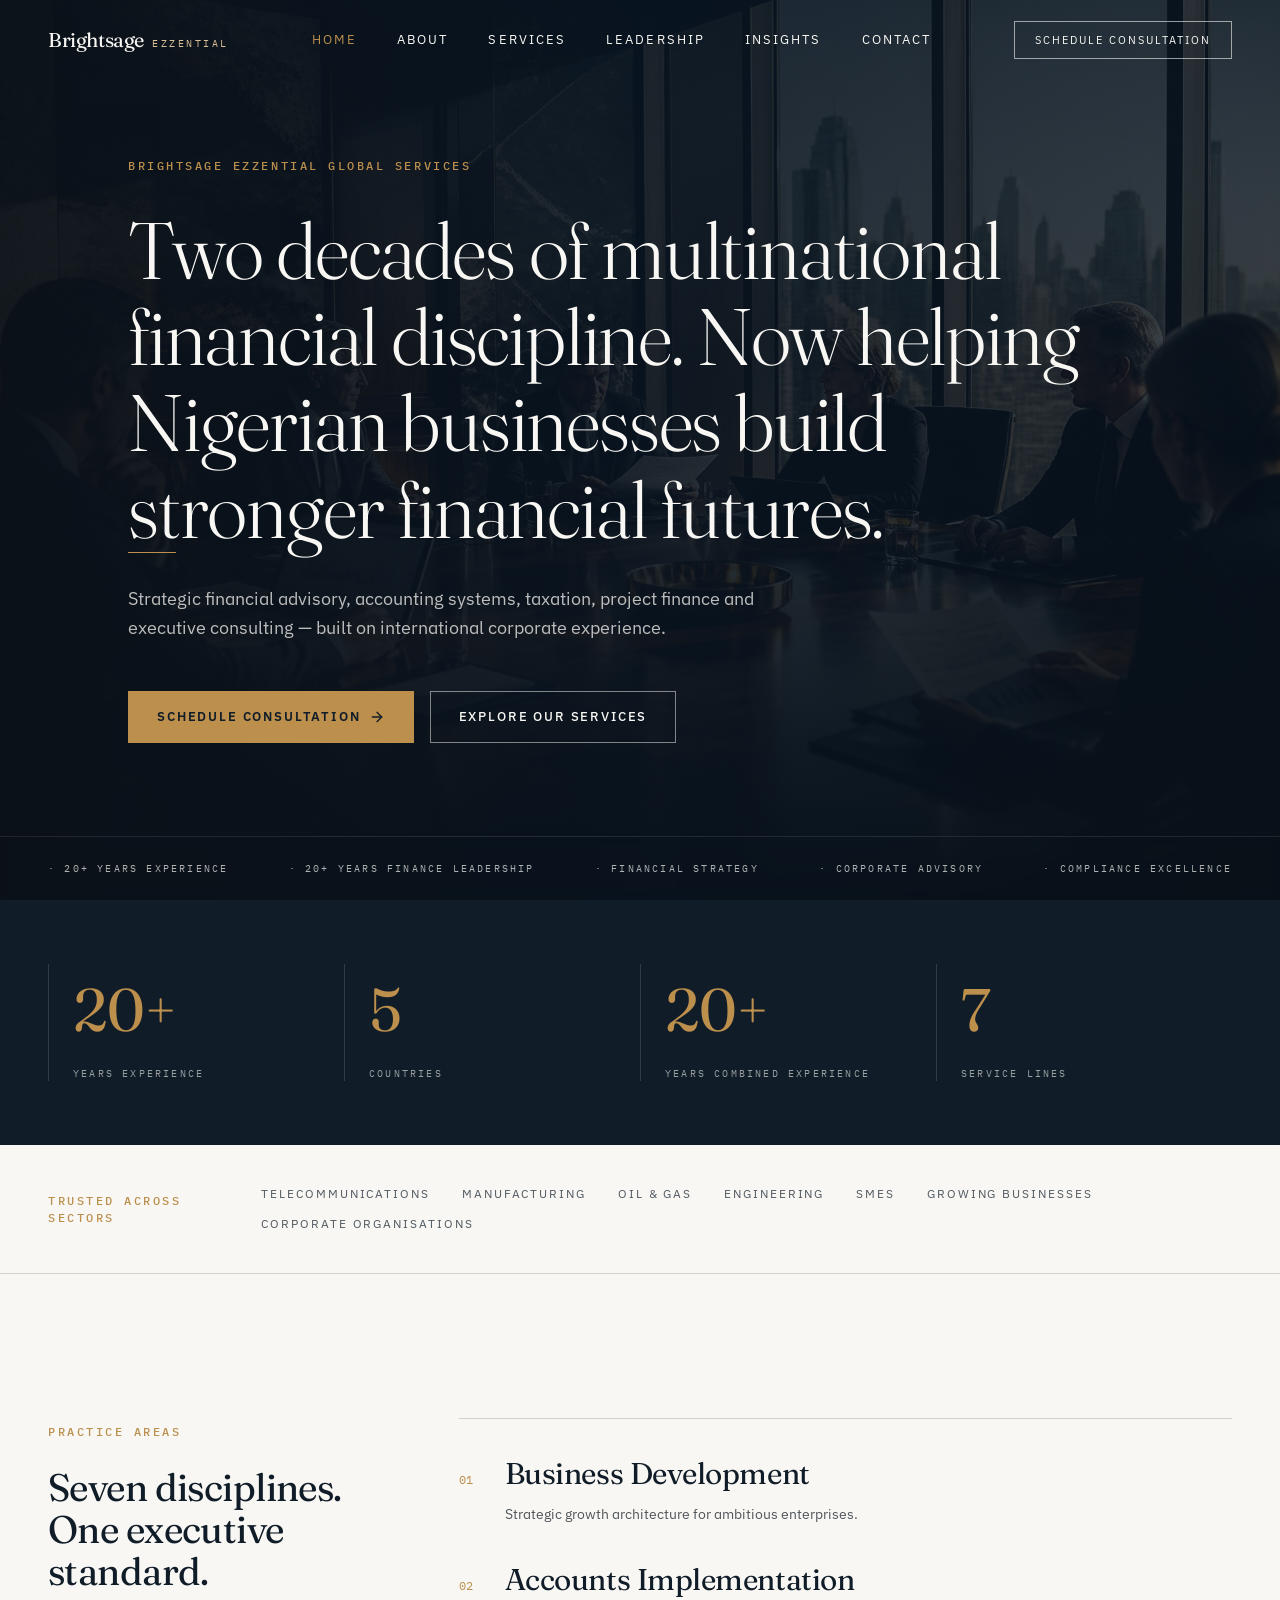
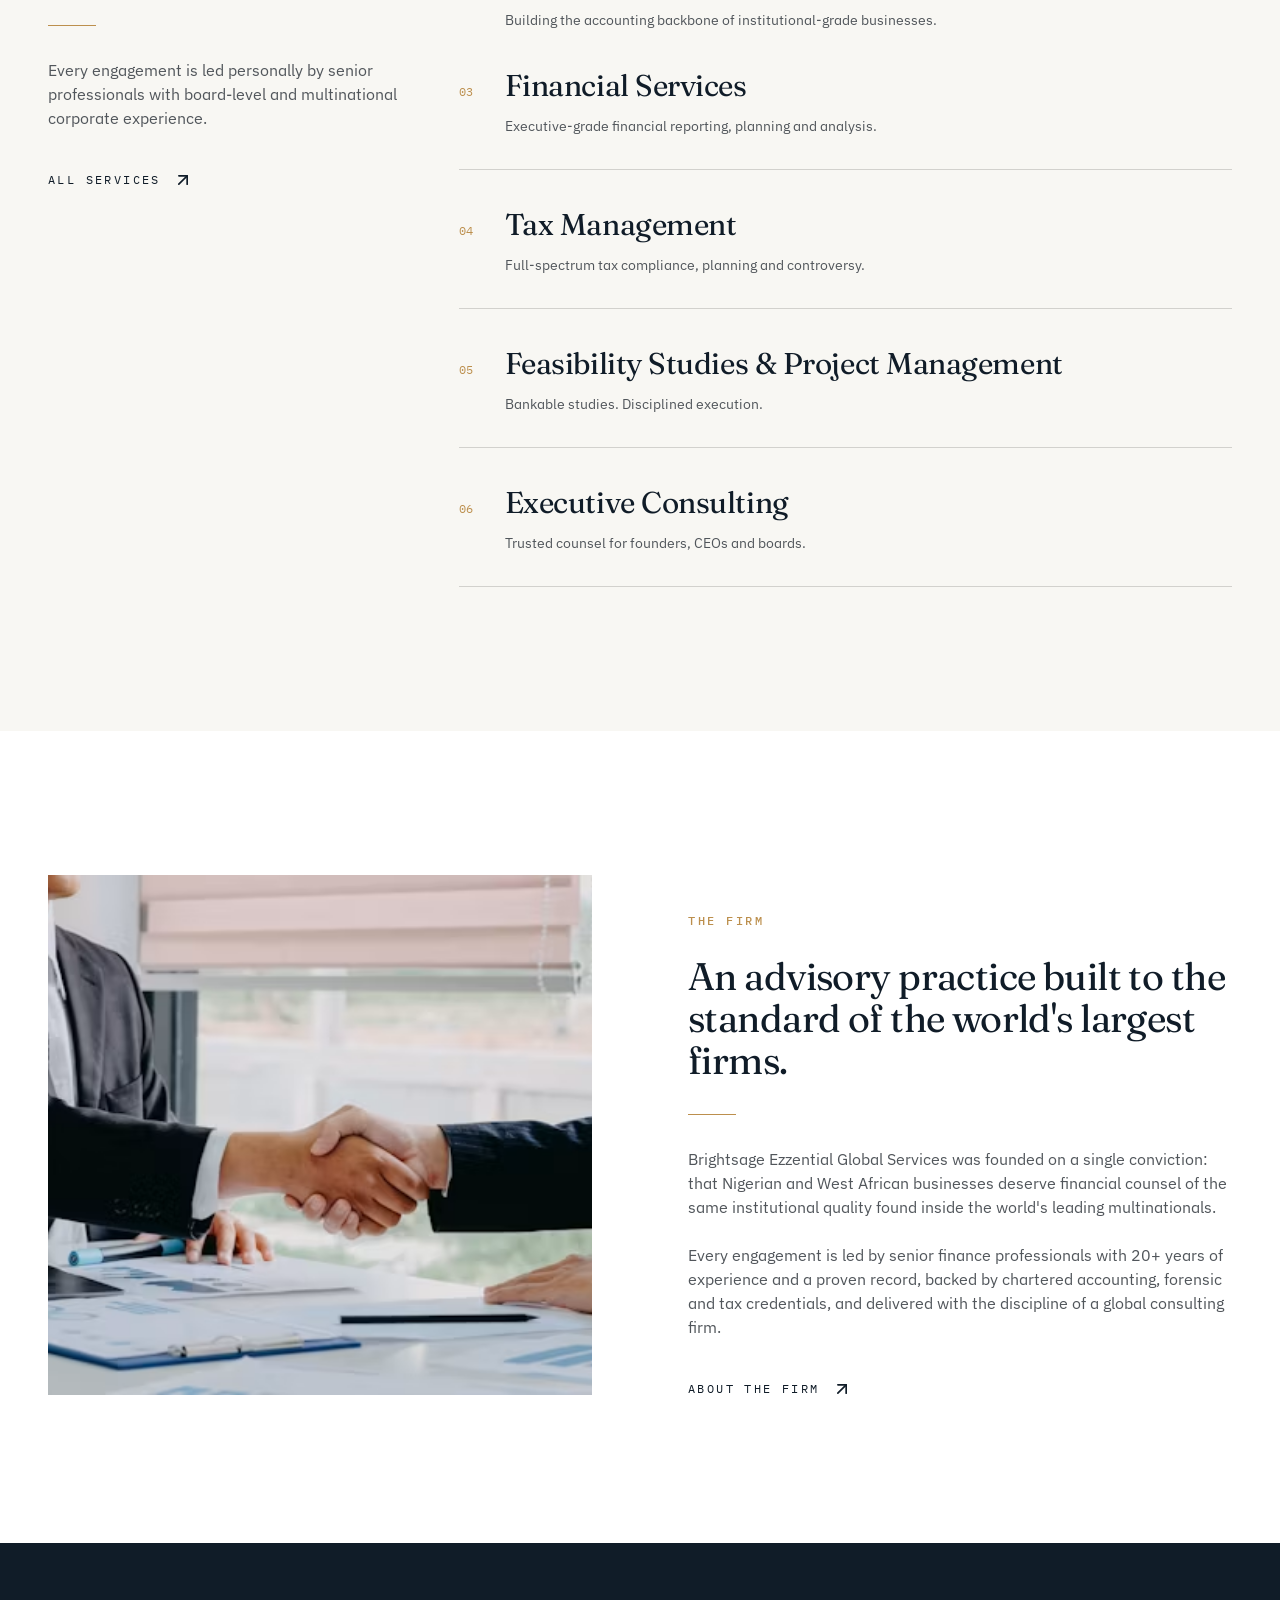
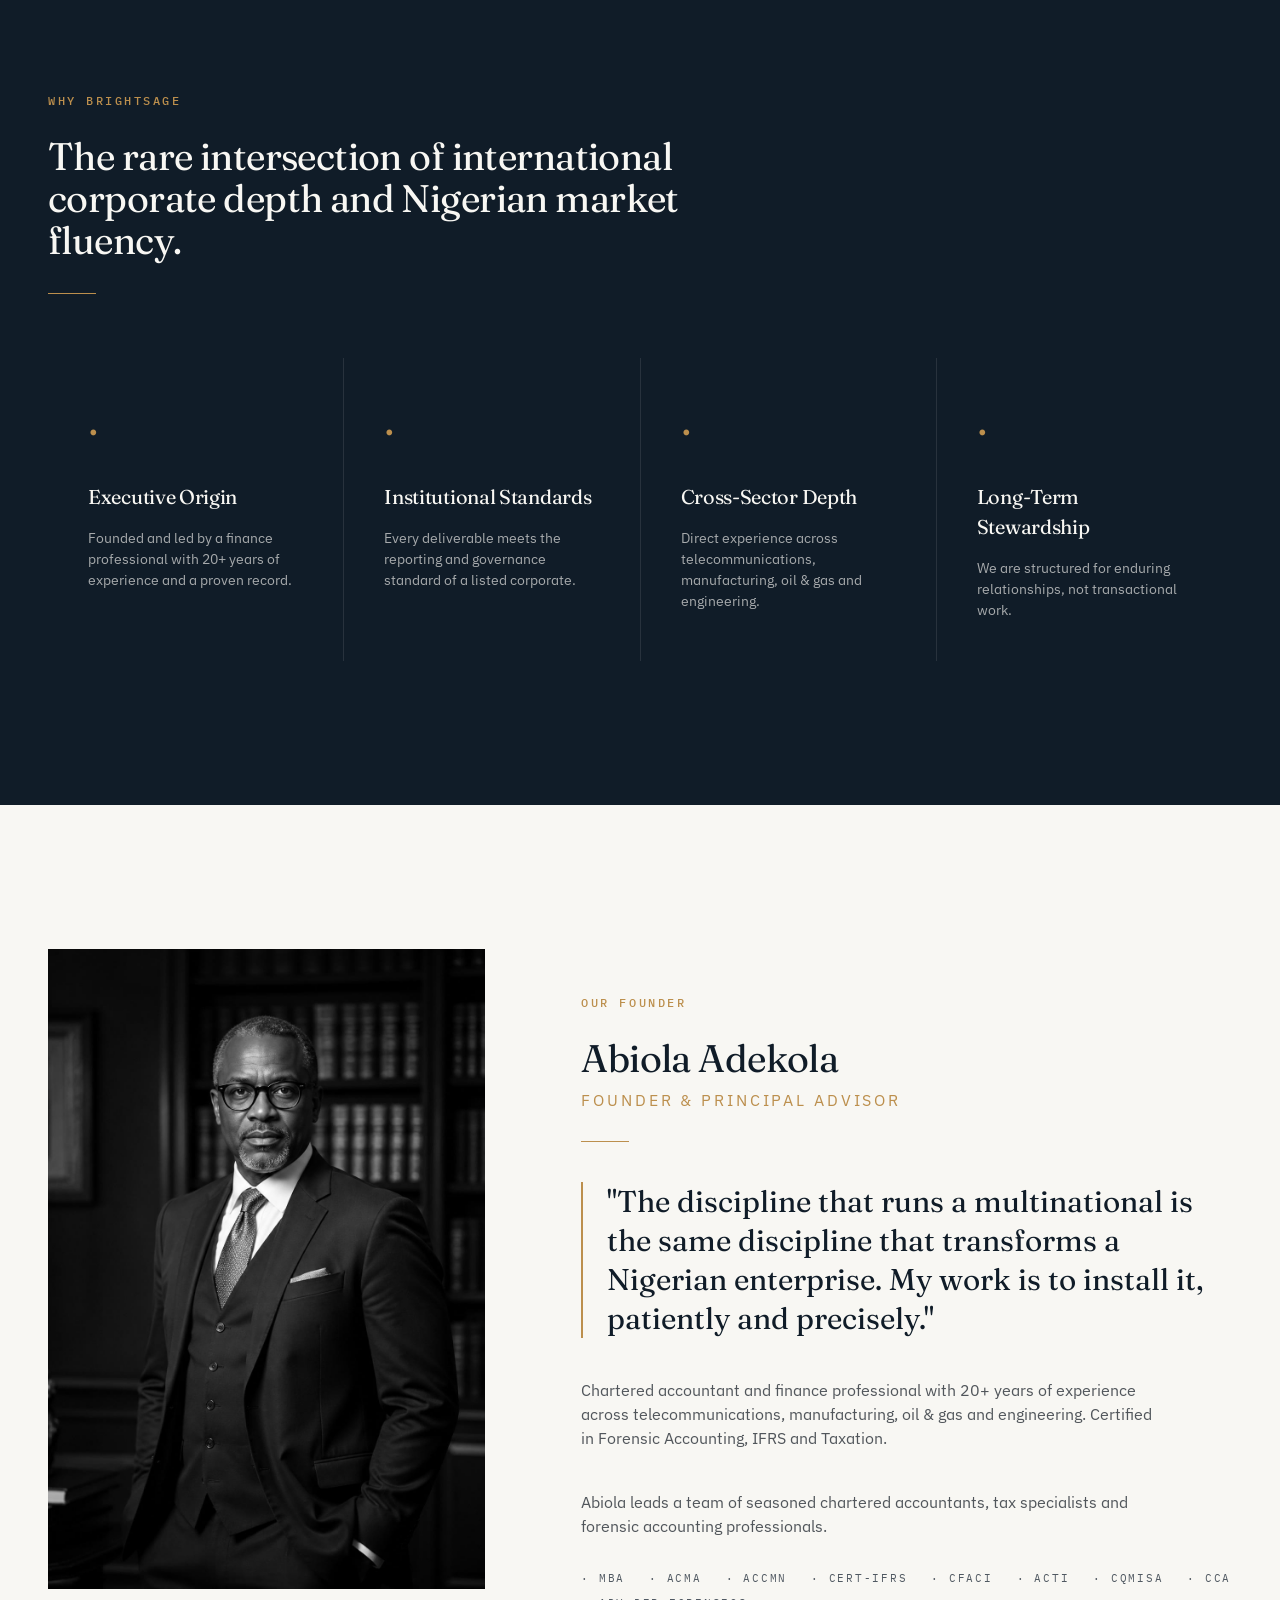
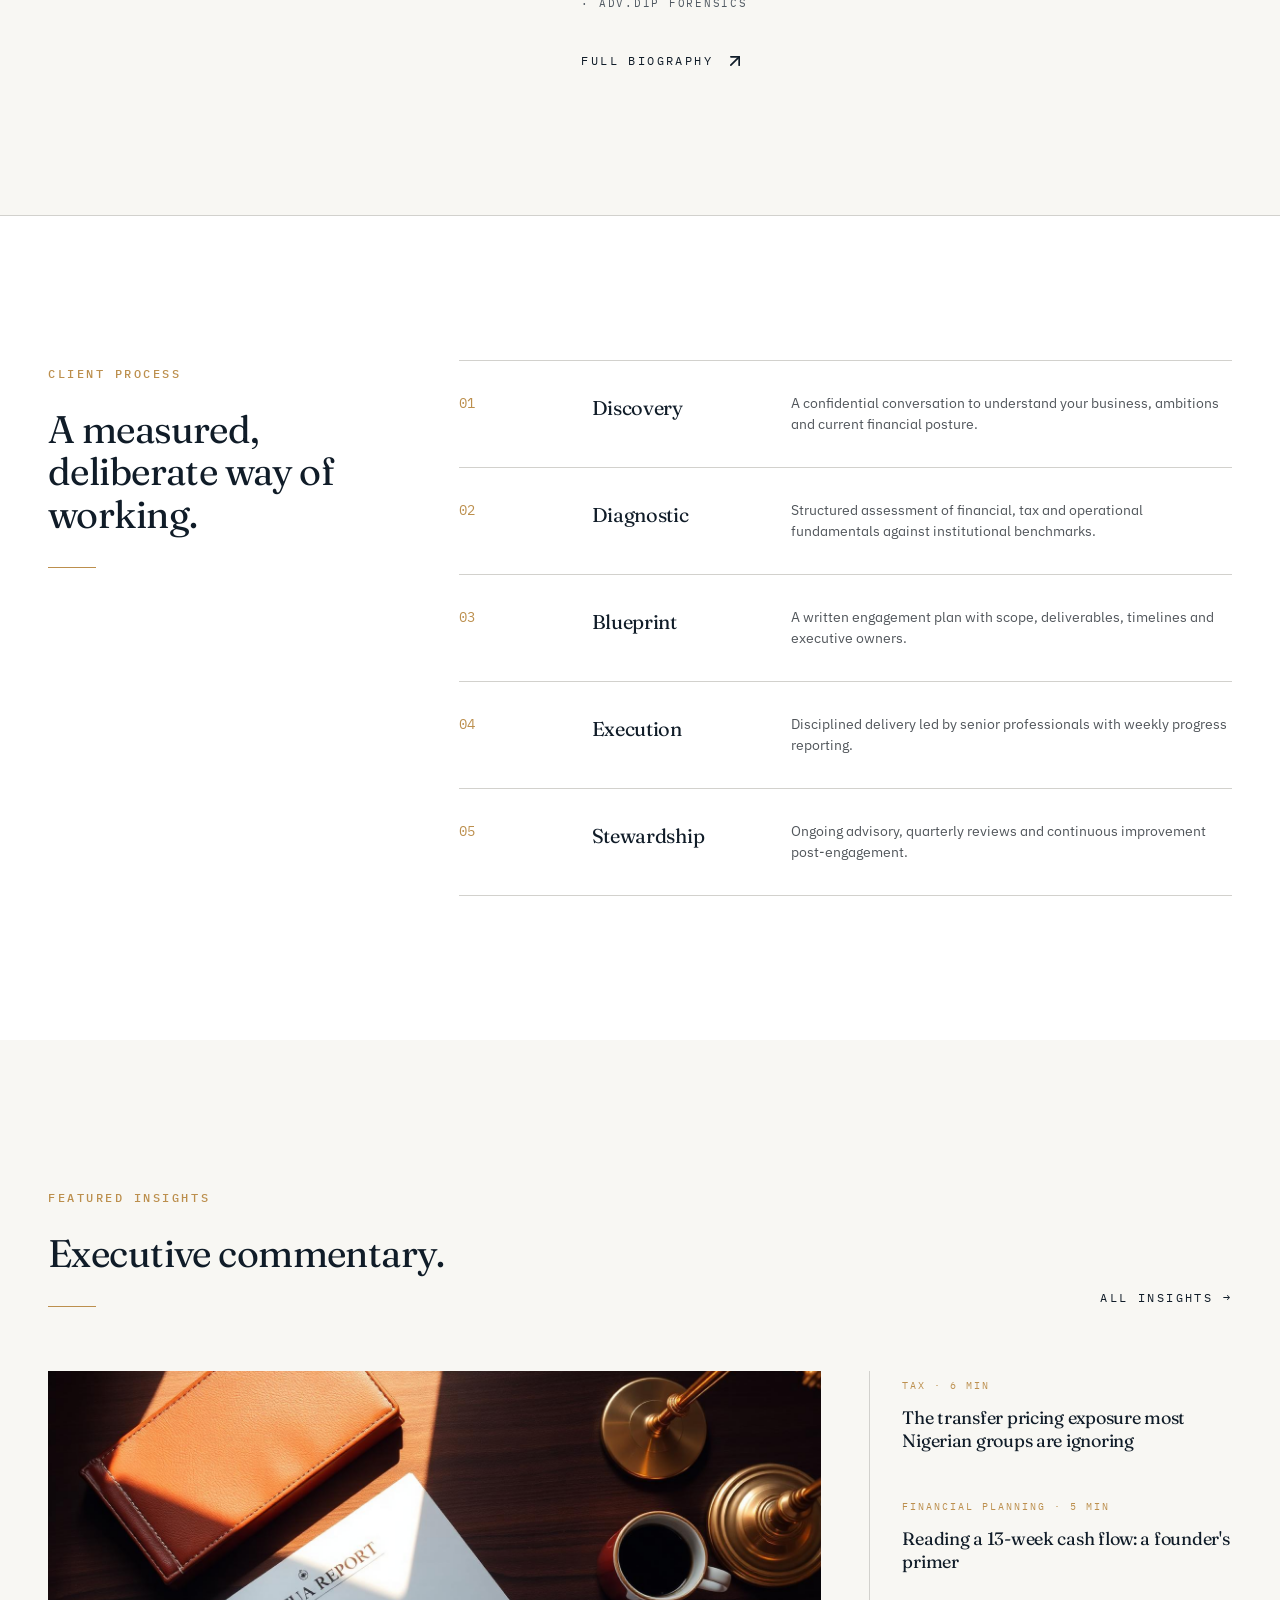
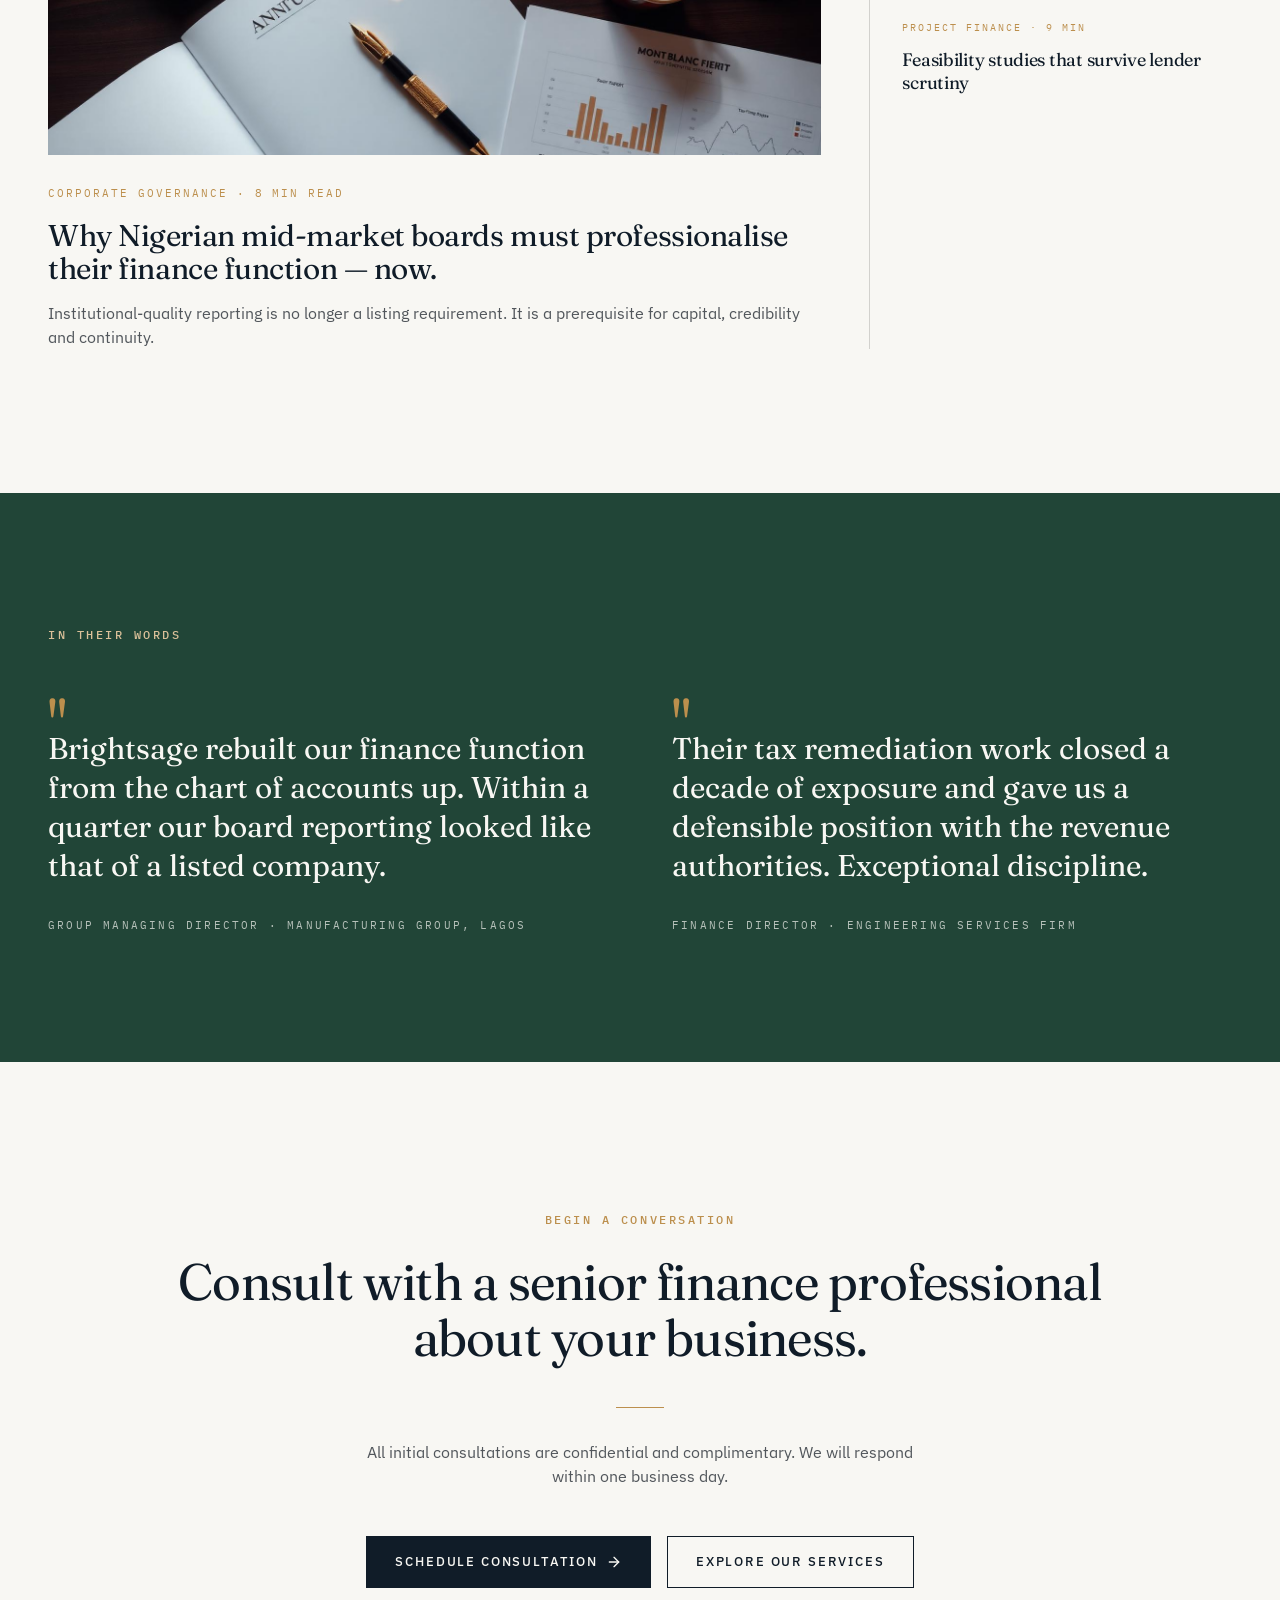
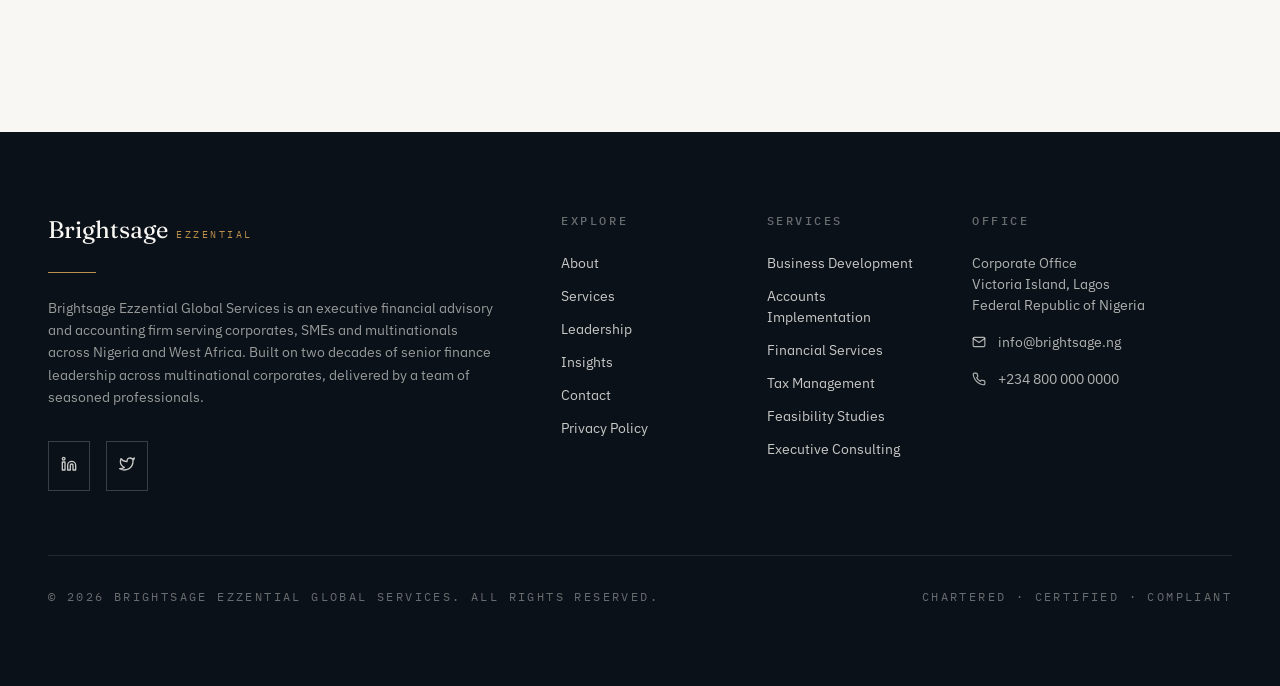
==== index.html @ 55565f83 "new edits: removal of overlaying svg and change in context from former cfo to finance professional w" ====
<!DOCTYPE html>
<html lang="en">
<head>
  <meta charset="utf-8">
  <meta name="viewport" content="width=device-width,initial-scale=1">
  <title>Brightsage Ezzential Global Services — Executive Financial Advisory in Nigeria</title>
  <meta name="description" content="Two decades of multinational financial discipline. Executive financial advisory, accounting, taxation and project finance for Nigerian and international businesses.">
  <link rel="icon" href="favicon.ico" type="image/x-icon">
  <link rel="stylesheet" href="css/index.css">
</head>
<body class="bg-ivory">
  <!-- ===== NAV ===== -->
  <header class="site-nav transparent" id="nav">
    <div class="site-nav-inner">
      <a href="index.html" class="brand">
        <span class="brand-name text-ivory" id="brandName">Brightsage</span>
        <span class="brand-sub text-gold-soft" id="brandSub">Ezzential</span>
      </a>
      <nav class="nav-links">
        <a href="index.html" class="text-ivory active">Home</a>
        <a href="about.html" class="text-ivory">About</a>
        <a href="services.html" class="text-ivory">Services</a>
        <a href="leadership.html" class="text-ivory">Leadership</a>
        <a href="insights.html" class="text-ivory">Insights</a>
        <a href="contact.html" class="text-ivory">Contact</a>
      </nav>
      <div class="nav-cta">
        <a href="contact.html" class="transparent" id="navCta">Schedule Consultation</a>
      </div>
      <button class="nav-toggle text-ivory" id="navToggle" aria-label="Toggle menu">
        <svg width="22" height="22" viewBox="0 0 24 24" fill="none" stroke="currentColor" stroke-width="2" stroke-linecap="round" stroke-linejoin="round" id="menuIcon"><line x1="3" y1="6" x2="21" y2="6"/><line x1="3" y1="12" x2="21" y2="12"/><line x1="3" y1="18" x2="21" y2="18"/></svg>
      </button>
    </div>
    <div class="mobile-menu" id="mobileMenu">
      <nav>
        <a href="index.html">Home</a>
        <a href="about.html">About</a>
        <a href="services.html">Services</a>
        <a href="leadership.html">Leadership</a>
        <a href="insights.html">Insights</a>
        <a href="contact.html">Contact</a>
        <a href="contact.html" class="btn-primary">Schedule Consultation</a>
      </nav>
    </div>
  </header>

  <!-- ===== HERO ===== -->
  <section class="hero">
    <img src="assets/hero-boardroom.jpg" alt="Senior executives reviewing financial reports in a boardroom" class="hero-img" fetchpriority="high">
    <div class="hero-overlay-1"></div>
    <div class="hero-overlay-2"></div>
    <div class="hero-inner">
      <div class="hero-content">
        <span class="eyebrow fade-up">Brightsage Ezzential Global Services</span>
        <h1 class="fade-up" style="animation-delay:120ms">Two decades of multinational financial discipline. Now helping Nigerian businesses build stronger financial futures.</h1>
        <span class="gold-rule fade-up" style="animation-delay:260ms"></span>
        <p class="hero-intro fade-up" style="animation-delay:340ms">Strategic financial advisory, accounting systems, taxation, project finance and executive consulting — built on international corporate experience.</p>
        <div class="hero-cta fade-up" style="animation-delay:420ms">
          <a href="contact.html" class="btn-gold">Schedule Consultation
            <svg class="icon-arrow-right" viewBox="0 0 24 24" fill="none" stroke="currentColor" stroke-width="2" stroke-linecap="round" stroke-linejoin="round"><line x1="5" y1="12" x2="19" y2="12"/><polyline points="12 5 19 12 12 19"/></svg>
          </a>
          <a href="services.html" class="btn-outline">Explore Our Services</a>
        </div>
      </div>
      <div class="hero-trust">
        <div class="hero-trust-inner">
          <span class="hero-trust-badge">· 20+ Years Experience</span>
          <span class="hero-trust-badge">· 20+ Years Finance Leadership</span>
          <span class="hero-trust-badge">· Financial Strategy</span>
          <span class="hero-trust-badge">· Corporate Advisory</span>
          <span class="hero-trust-badge">· Compliance Excellence</span>
        </div>
      </div>
    </div>
  </section>

  <!-- ===== STATS STRIP ===== -->
  <section class="stats">
    <div class="stats-inner">
      <div class="stat"><div class="stat-value">20+</div><div class="stat-label">Years Experience</div></div>
      <div class="stat"><div class="stat-value">5</div><div class="stat-label">Countries</div></div>
      <div class="stat"><div class="stat-value">20+</div><div class="stat-label">Years combined experience</div></div>
      <div class="stat"><div class="stat-value">7</div><div class="stat-label">Service Lines</div></div>
    </div>
  </section>

  <!-- ===== INDUSTRIES BAR ===== -->
  <section class="industries-bar">
    <div class="industries-bar-inner">
      <span class="eyebrow">Trusted across sectors</span>
      <div class="industries-list">
        <span>Telecommunications</span>
        <span>Manufacturing</span>
        <span>Oil & Gas</span>
        <span>Engineering</span>
        <span>SMEs</span>
        <span>Growing Businesses</span>
        <span>Corporate Organisations</span>
      </div>
    </div>
  </section>

  <!-- ===== SERVICES PREVIEW ===== -->
  <section class="services-preview">
    <div class="services-preview-inner">
      <div class="services-preview-grid">
        <div class="services-preview-left">
          <span class="eyebrow">Practice areas</span>
          <h2>Seven disciplines. One executive standard.</h2>
          <span class="gold-rule" style="margin-top:2rem"></span>
          <p>Every engagement is led personally by senior professionals with board-level and multinational corporate experience.</p>
          <a href="services.html" class="services-preview-link link-underline">All services
            <svg class="icon-arrow-up-right" viewBox="0 0 24 24" fill="none" stroke="currentColor" stroke-width="2" stroke-linecap="round" stroke-linejoin="round"><line x1="7" y1="17" x2="17" y2="7"/><polyline points="7 7 17 7 17 17"/></svg>
          </a>
        </div>
        <div class="services-preview-right">
          <ul class="services-list">
            <li><a href="services/business-development.html" class="service-link">
              <div class="service-item-left">
                <span class="service-number">01</span>
                <div>
                  <h3 class="service-title">Business Development</h3>
                  <p class="service-tagline">Strategic growth architecture for ambitious enterprises.</p>
                </div>
              </div>
            </a></li>
              <div class="service-item-left">
                <span class="service-number">02</span>
                <div>
                  <h3 class="service-title">Accounts Implementation</h3>
                  <p class="service-tagline">Building the accounting backbone of institutional-grade businesses.</p>
                </div>
              </div>

            </a></li>
            <li><a href="services/financial-services.html" class="service-link">
              <div class="service-item-left">
                <span class="service-number">03</span>
                <div>
                  <h3 class="service-title">Financial Services</h3>
                  <p class="service-tagline">Executive-grade financial reporting, planning and analysis.</p>
                </div>
              </div>

            </a></li>
            <li><a href="services/tax-management.html" class="service-link">
              <div class="service-item-left">
                <span class="service-number">04</span>
                <div>
                  <h3 class="service-title">Tax Management</h3>
                  <p class="service-tagline">Full-spectrum tax compliance, planning and controversy.</p>
                </div>
              </div>

            </a></li>
            <li><a href="services/feasibility-studies.html" class="service-link">
              <div class="service-item-left">
                <span class="service-number">05</span>
                <div>
                  <h3 class="service-title">Feasibility Studies & Project Management</h3>
                  <p class="service-tagline">Bankable studies. Disciplined execution.</p>
                </div>
              </div>

            </a></li>
            <li><a href="services/executive-consulting.html" class="service-link">
              <div class="service-item-left">
                <span class="service-number">06</span>
                <div>
                  <h3 class="service-title">Executive Consulting</h3>
                  <p class="service-tagline">Trusted counsel for founders, CEOs and boards.</p>
                </div>
              </div>

            </a></li>
          </ul>
        </div>
      </div>
    </div>
  </section>

  <!-- ===== ABOUT PREVIEW ===== -->
  <section class="about-preview">
    <div class="about-preview-inner">
      <div class="about-preview-img-col">
        <img src="assets/about-handshake.avif" alt="Executive advisory meeting" loading="lazy" class="about-preview-img">
      </div>
      <div class="about-preview-text">
        <span class="eyebrow">The firm</span>
        <h2>An advisory practice built to the standard of the world's largest firms.</h2>
        <span class="gold-rule" style="margin-top:2rem"></span>
        <p>Brightsage Ezzential Global Services was founded on a single conviction: that Nigerian and West African businesses deserve financial counsel of the same institutional quality found inside the world's leading multinationals.</p>
        <p>Every engagement is led by senior finance professionals with 20+ years of experience and a proven record, backed by chartered accounting, forensic and tax credentials, and delivered with the discipline of a global consulting firm.</p>
        <a href="about.html" class="link-underline">About the firm
          <svg class="icon-arrow-up-right" viewBox="0 0 24 24" fill="none" stroke="currentColor" stroke-width="2" stroke-linecap="round" stroke-linejoin="round"><line x1="7" y1="17" x2="17" y2="7"/><polyline points="7 7 17 7 17 17"/></svg>
        </a>
      </div>
    </div>
  </section>

  <!-- ===== WHY BRIGHTSAGE ===== -->
  <section class="why">
    <div class="why-inner">
      <div class="why-head">
        <span class="eyebrow">Why Brightsage</span>
        <h2>The rare intersection of international corporate depth and Nigerian market fluency.</h2>
        <span class="gold-rule" style="margin-top:2rem"></span>
      </div>
      <div class="why-grid">
        <div class="why-card">
          <span class="why-dot">·</span>
          <h3>Executive Origin</h3>
          <p>Founded and led by a finance professional with 20+ years of experience and a proven record.</p>
        </div>
        <div class="why-card">
          <span class="why-dot">·</span>
          <h3>Institutional Standards</h3>
          <p>Every deliverable meets the reporting and governance standard of a listed corporate.</p>
        </div>
        <div class="why-card">
          <span class="why-dot">·</span>
          <h3>Cross-Sector Depth</h3>
          <p>Direct experience across telecommunications, manufacturing, oil & gas and engineering.</p>
        </div>
        <div class="why-card">
          <span class="why-dot">·</span>
          <h3>Long-Term Stewardship</h3>
          <p>We are structured for enduring relationships, not transactional work.</p>
        </div>
      </div>
    </div>
  </section>

  <!-- ===== FOUNDER INTRO ===== -->
  <section class="founder">
    <div class="founder-inner">
      <div class="founder-img-col">
        <img src="assets/founder-portrait.jpg" alt="Abiola Adekola, Founder" loading="lazy" class="founder-img">
      </div>
      <div class="founder-text">
        <span class="eyebrow">Our founder</span>
        <h2>Abiola Adekola
          <span class="founder-role">Founder & Principal Advisor</span>
        </h2>
        <span class="gold-rule" style="margin-top:2rem"></span>
        <blockquote>"The discipline that runs a multinational is the same discipline that transforms a Nigerian enterprise. My work is to install it, patiently and precisely."</blockquote>
        <p class="founder-bio">Chartered accountant and finance professional with 20+ years of experience across telecommunications, manufacturing, oil & gas and engineering. Certified in Forensic Accounting, IFRS and Taxation.</p>
        <p class="founder-bio">Abiola leads a team of seasoned chartered accountants, tax specialists and forensic accounting professionals.</p>
        <div class="founder-certs">
          <span>· MBA</span><span>· ACMA</span><span>· ACCMN</span><span>· Cert-IFRS</span><span>· CFACI</span><span>· ACTI</span><span>· CQMISA</span><span>· CCA</span><span>· Adv.Dip Forensics</span>
        </div>
        <a href="leadership.html" class="link-underline">Full biography
          <svg class="icon-arrow-up-right" viewBox="0 0 24 24" fill="none" stroke="currentColor" stroke-width="2" stroke-linecap="round" stroke-linejoin="round"><line x1="7" y1="17" x2="17" y2="7"/><polyline points="7 7 17 7 17 17"/></svg>
        </a>
      </div>
    </div>
  </section>

  <!-- ===== PROCESS ===== -->
  <section class="process">
    <div class="process-inner">
      <div class="process-grid">
        <div class="process-left">
          <span class="eyebrow">Client process</span>
          <h2>A measured, deliberate way of working.</h2>
          <span class="gold-rule" style="margin-top:2rem"></span>
        </div>
        <div class="process-right">
          <ol class="process-list">
            <li><span class="process-num">01</span><h3 class="process-title">Discovery</h3><p class="process-desc">A confidential conversation to understand your business, ambitions and current financial posture.</p></li>
            <li><span class="process-num">02</span><h3 class="process-title">Diagnostic</h3><p class="process-desc">Structured assessment of financial, tax and operational fundamentals against institutional benchmarks.</p></li>
            <li><span class="process-num">03</span><h3 class="process-title">Blueprint</h3><p class="process-desc">A written engagement plan with scope, deliverables, timelines and executive owners.</p></li>
            <li><span class="process-num">04</span><h3 class="process-title">Execution</h3><p class="process-desc">Disciplined delivery led by senior professionals with weekly progress reporting.</p></li>
            <li><span class="process-num">05</span><h3 class="process-title">Stewardship</h3><p class="process-desc">Ongoing advisory, quarterly reviews and continuous improvement post-engagement.</p></li>
          </ol>
        </div>
      </div>
    </div>
  </section>

  <!-- ===== INSIGHTS PREVIEW ===== -->
  <section class="insights-preview">
    <div class="insights-preview-inner">
      <div class="insights-head">
        <div>
          <span class="eyebrow">Featured insights</span>
          <h2>Executive commentary.</h2>
          <span class="gold-rule" style="margin-top:2rem"></span>
        </div>
        <a href="insights.html" class="link-underline">All insights →</a>
      </div>
      <div class="insights-grid">
        <article class="insights-featured">
          <img src="assets/insights-desk.jpg" alt="" loading="lazy">
          <div style="margin-top:1.5rem">
            <span class="insights-featured-meta">Corporate governance · 8 min read</span>
            <h3>Why Nigerian mid-market boards must professionalise their finance function — now.</h3>
            <p>Institutional-quality reporting is no longer a listing requirement. It is a prerequisite for capital, credibility and continuity.</p>
          </div>
        </article>
        <div class="insights-side">
          <article>
            <span class="insights-side-meta">Tax · 6 min</span>
            <h4>The transfer pricing exposure most Nigerian groups are ignoring</h4>
          </article>
          <article>
            <span class="insights-side-meta">Financial planning · 5 min</span>
            <h4>Reading a 13-week cash flow: a founder's primer</h4>
          </article>
          <article>
            <span class="insights-side-meta">Project finance · 9 min</span>
            <h4>Feasibility studies that survive lender scrutiny</h4>
          </article>
        </div>
      </div>
    </div>
  </section>

  <!-- ===== TESTIMONIALS ===== -->
  <section class="testimonials">
    <div class="testimonials-inner">
      <span class="eyebrow">In their words</span>
      <div class="testimonials-grid">
        <figure class="testimonial">
          <span class="testimonial-quote-mark">"</span>
          <blockquote>Brightsage rebuilt our finance function from the chart of accounts up. Within a quarter our board reporting looked like that of a listed company.</blockquote>
          <figcaption>Group Managing Director · Manufacturing Group, Lagos</figcaption>
        </figure>
        <figure class="testimonial">
          <span class="testimonial-quote-mark">"</span>
          <blockquote>Their tax remediation work closed a decade of exposure and gave us a defensible position with the revenue authorities. Exceptional discipline.</blockquote>
          <figcaption>Finance Director · Engineering Services Firm</figcaption>
        </figure>
      </div>
    </div>
  </section>

  <!-- ===== CTA ===== -->
  <section class="cta">
    <div class="cta-inner">
      <span class="eyebrow">Begin a conversation</span>
      <h2>Consult with a senior finance professional about your business.</h2>
      <span class="gold-rule"></span>
      <p>All initial consultations are confidential and complimentary. We will respond within one business day.</p>
      <div class="cta-buttons">
        <a href="contact.html" class="btn-primary">Schedule Consultation
          <svg class="icon-arrow-right" viewBox="0 0 24 24" fill="none" stroke="currentColor" stroke-width="2" stroke-linecap="round" stroke-linejoin="round"><line x1="5" y1="12" x2="19" y2="12"/><polyline points="12 5 19 12 12 19"/></svg>
        </a>
        <a href="services.html" class="btn-outline">Explore Our Services</a>
      </div>
    </div>
  </section>

  <!-- ===== FOOTER ===== -->
  <footer class="site-footer">
    <div class="site-footer-inner">
      <div class="footer-grid">
        <div class="footer-brand">
          <div style="display:flex;align-items:baseline;gap:.5rem">
            <span class="footer-brand-name">Brightsage</span>
            <span class="footer-brand-sub">Ezzential</span>
          </div>
          <span class="gold-rule" style="margin-top:1.5rem"></span>
          <p>Brightsage Ezzential Global Services is an executive financial advisory and accounting firm serving corporates, SMEs and multinationals across Nigeria and West Africa. Built on two decades of senior finance leadership across multinational corporates, delivered by a team of seasoned professionals.</p>
          <div class="footer-social">
            <a href="#" aria-label="LinkedIn"><svg viewBox="0 0 24 24" fill="none" stroke="currentColor" stroke-width="2" stroke-linecap="round" stroke-linejoin="round"><path d="M16 8a6 6 0 0 1 6 6v7h-4v-7a2 2 0 0 0-2-2 2 2 0 0 0-2 2v7h-4v-7a6 6 0 0 1 6-6z"/><rect x="2" y="9" width="4" height="12"/><circle cx="4" cy="4" r="2"/></svg></a>
            <a href="#" aria-label="Twitter"><svg viewBox="0 0 24 24" fill="none" stroke="currentColor" stroke-width="2" stroke-linecap="round" stroke-linejoin="round"><path d="M23 3a10.9 10.9 0 0 1-3.14 1.53 4.48 4.48 0 0 0-7.86 3v1A10.66 10.66 0 0 1 3 4s-4 9 5 13a11.64 11.64 0 0 1-7 2c9 5 20 0 20-11.5a4.5 4.5 0 0 0-.08-.83A7.72 7.72 0 0 0 23 3z"/></svg></a>
          </div>
        </div>
        <div class="footer-col col-2">
          <div class="eyebrow">Explore</div>
          <ul>
            <li><a href="about.html" class="link-underline">About</a></li>
            <li><a href="services.html" class="link-underline">Services</a></li>
            <li><a href="leadership.html" class="link-underline">Leadership</a></li>
            <li><a href="insights.html" class="link-underline">Insights</a></li>
            <li><a href="contact.html" class="link-underline">Contact</a></li>
            <li><a href="privacy.html" class="link-underline">Privacy Policy</a></li>
          </ul>
        </div>
        <div class="footer-col col-2">
          <div class="eyebrow">Services</div>
          <ul>
            <li><a href="services/business-development.html" class="link-underline">Business Development</a></li>
            <li><a href="services/accounts-implementation.html" class="link-underline">Accounts Implementation</a></li>
            <li><a href="services/financial-services.html" class="link-underline">Financial Services</a></li>
            <li><a href="services/tax-management.html" class="link-underline">Tax Management</a></li>
            <li><a href="services/feasibility-studies.html" class="link-underline">Feasibility Studies</a></li>
            <li><a href="services/executive-consulting.html" class="link-underline">Executive Consulting</a></li>
          </ul>
        </div>
        <div class="footer-col col-3">
          <div class="eyebrow">Office</div>
          <address class="footer-address">
            <p>Corporate Office<br>Victoria Island, Lagos<br>Federal Republic of Nigeria</p>
            <a href="mailto:info@brightsage.ng"><svg viewBox="0 0 24 24" fill="none" stroke="currentColor" stroke-width="2" stroke-linecap="round" stroke-linejoin="round"><path d="M4 4h16c1.1 0 2 .9 2 2v12c0 1.1-.9 2-2 2H4c-1.1 0-2-.9-2-2V6c0-1.1.9-2 2-2z"/><polyline points="22,6 12,13 2,6"/></svg> info@brightsage.ng</a>
            <a href="tel:+2348000000000"><svg viewBox="0 0 24 24" fill="none" stroke="currentColor" stroke-width="2" stroke-linecap="round" stroke-linejoin="round"><path d="M22 16.92v3a2 2 0 0 1-2.18 2 19.79 19.79 0 0 1-8.63-3.07 19.5 19.5 0 0 1-6-6 19.79 19.79 0 0 1-3.07-8.67A2 2 0 0 1 4.11 2h3a2 2 0 0 1 2 1.72 12.84 12.84 0 0 0 .7 2.81 2 2 0 0 1-.45 2.11L8.09 9.91a16 16 0 0 0 6 6l1.27-1.27a2 2 0 0 1 2.11-.45 12.84 12.84 0 0 0 2.81.7A2 2 0 0 1 22 16.92z"/></svg> +234 800 000 0000</a>
          </address>
        </div>
      </div>
      <div class="footer-bottom">
        <p>© 2026 Brightsage Ezzential Global Services. All rights reserved.</p>
        <p>Chartered · Certified · Compliant</p>
      </div>
    </div>
  </footer>

  <script>
    // Nav scroll + mobile toggle
    (function(){
      var nav = document.getElementById('nav');
      var brandName = document.getElementById('brandName');
      var brandSub = document.getElementById('brandSub');
      var navLinks = nav.querySelectorAll('.nav-links a');
      var navCta = document.getElementById('navCta');
      var navToggle = document.getElementById('navToggle');
      var menuIcon = document.getElementById('menuIcon');
      var mobileMenu = document.getElementById('mobileMenu');
      var isHome = true;

      function onScroll() {
        var scrolled = window.scrollY > 40;
        var solid = scrolled || mobileMenu.classList.contains('open');
        nav.className = 'site-nav ' + (solid ? 'solid' : 'transparent');
        brandName.className = 'brand-name ' + (solid ? 'text-navy' : 'text-ivory');
        brandSub.className = 'brand-sub ' + (solid ? 'text-gold' : 'text-gold-soft');
        navLinks.forEach(function(l){ l.className = l.className.replace('text-navy','').replace('text-ivory','').trim(); l.classList.add(solid ? 'text-navy' : 'text-ivory'); });
        navCta.className = solid ? 'solid' : 'transparent';
        navToggle.className = 'nav-toggle ' + (solid ? 'text-navy' : 'text-ivory');
      }
      window.addEventListener('scroll', onScroll, { passive: true });
      onScroll();

      var open = false;
      navToggle.addEventListener('click', function(){
        open = !open;
        mobileMenu.classList.toggle('open');
        onScroll();
      });
    })();
  </script>
</body>
</html>
---- css/index.css ----
/* Brightsage — Home page styles */
@import url('https://fonts.googleapis.com/css2?family=Fraunces:opsz,wght@9..144,300;9..144,400;9..144,500;9..144,600&family=IBM+Plex+Sans:wght@300;400;500;600&family=IBM+Plex+Mono:wght@400;500&display=swap');

:root {
  --navy: oklch(0.22 0.03 250);
  --navy-deep: oklch(0.17 0.02 250);
  --emerald: oklch(0.36 0.05 165);
  --gold: oklch(0.68 0.10 75);
  --gold-soft: oklch(0.82 0.06 78);
  --ivory: oklch(0.975 0.005 90);
  --charcoal: oklch(0.22 0 0);
  --hairline: oklch(0.86 0.005 90);
  --muted-foreground: oklch(0.45 0.01 250);
  --font-display: "Fraunces", "Canela", ui-serif, Georgia, serif;
  --font-sans: "IBM Plex Sans", ui-sans-serif, system-ui, sans-serif;
  --font-mono: "IBM Plex Mono", ui-monospace, monospace;
  --shadow-luxe: 0 30px 60px -30px rgba(9,22,36,.35), 0 8px 24px -12px rgba(9,22,36,.18);
}

* { margin: 0; padding: 0; box-sizing: border-box; border-color: var(--hairline); }
html, body { overflow-x: hidden; }
html { -webkit-font-smoothing: antialiased; -moz-osx-font-smoothing: grayscale; text-rendering: optimizeLegibility; }
body { background: var(--ivory); color: var(--charcoal); font-family: var(--font-sans); font-feature-settings: "ss01","cv11"; line-height: 1.5; }
h1,h2,h3,h4 { font-family: var(--font-display); font-weight: 400; letter-spacing: -.015em; color: var(--navy); }
::selection { background: var(--navy); color: var(--ivory); }
a { color: inherit; text-decoration: none; }
img { display: block; max-width: 100%; }
ul,ol { list-style: none; }

/* ===== Layout ===== */
.container-editorial { width: 100%; margin-inline: auto; padding-inline: 1.5rem; max-width: 1280px; }
@media (min-width:768px){ .container-editorial{ padding-inline:2.5rem; } }
@media (min-width:1280px){ .container-editorial{ padding-inline:3rem; } }

/* ===== Utilities ===== */
.eyebrow { font-family: var(--font-mono); font-size: .72rem; letter-spacing: .22em; text-transform: uppercase; color: var(--gold); font-weight: 500; }
.gold-rule { display: block; width: 48px; height: 1px; background: var(--gold); }
.hairline { border-top: 1px solid var(--hairline); }
.link-underline { position: relative; }
.link-underline::after { content:""; position:absolute; left:0; bottom:-4px; width:100%; height:1px; background:currentColor; transform:scaleX(0); transform-origin:left; transition:transform 400ms cubic-bezier(.22,1,.36,1); }
.link-underline:hover::after { transform: scaleX(1); }
.text-muted-foreground { color: var(--muted-foreground); }

/* ===== Buttons ===== */
.btn-primary, .btn-outline, .btn-gold {
  display: inline-flex; align-items: center; justify-content: center; gap: .5rem;
  padding: .95rem 1.75rem; font-size: .82rem; letter-spacing: .14em; text-transform: uppercase;
  font-weight: 500; transition: all 300ms ease; cursor: pointer; border: 1px solid;
}
.btn-primary { background: var(--navy); color: var(--ivory); border-color: var(--navy); }
.btn-primary:hover { background: transparent; color: var(--navy); }
.btn-outline { background: transparent; color: var(--ivory); border-color: rgba(247,246,242,.5); }
.btn-outline:hover { background: var(--ivory); color: var(--navy); border-color: var(--ivory); }
.btn-gold { background: var(--gold); color: var(--navy); font-weight: 600; border-color: var(--gold); }
.btn-gold:hover { background: transparent; color: var(--gold); }

/* ===== Animation ===== */
@keyframes fadeUp { from{opacity:0;transform:translateY(16px);} to{opacity:1;transform:translateY(0);} }
.fade-up { animation: fadeUp 900ms cubic-bezier(.22,1,.36,1) both; }

/* ===== Site Nav ===== */
.site-nav { position: fixed; inset-inline: 0; top: 0; z-index: 50; transition: all 500ms ease; }
.site-nav.solid { background: rgba(247,246,242,.95); backdrop-filter: blur(12px); border-bottom: 1px solid var(--hairline); }
.site-nav.transparent { background: transparent; }
.site-nav-inner { max-width: 1280px; margin-inline: auto; padding-inline: 1.5rem; display: flex; align-items: center; justify-content: space-between; height: 5rem; }
@media (min-width:768px){ .site-nav-inner{ padding-inline:2.5rem; } }
@media (min-width:1280px){ .site-nav-inner{ padding-inline:3rem; } }
.brand { display: flex; align-items: baseline; gap: .5rem; }
.brand-name { font-family: var(--font-display); font-size: 1.25rem; letter-spacing: -.02em; transition: color 300ms; }
.brand-name.text-navy { color: var(--navy); }
.brand-name.text-ivory { color: var(--ivory); }
.brand-sub { font-family: var(--font-mono); font-size: 10px; text-transform: uppercase; letter-spacing: .25em; transition: color 300ms; }
.brand-sub.text-gold { color: var(--gold); }
.brand-sub.text-gold-soft { color: var(--gold-soft); }
.nav-links { display: none; align-items: center; gap: 2.5rem; }
@media (min-width:1024px){ .nav-links{ display:flex; } }
.nav-links a { font-family: var(--font-sans); font-size: 13px; text-transform: uppercase; letter-spacing: .16em; transition: color 300ms; }
.nav-links a.text-navy { color: var(--navy); }
.nav-links a.text-ivory { color: var(--ivory); }
.nav-links a.active { color: var(--gold); }
.nav-cta { display: none; }
@media (min-width:1024px){ .nav-cta{ display:block; } }
.nav-cta a { display: inline-flex; align-items: center; gap: .5rem; border: 1px solid; padding: .625rem 1.25rem; font-size: 11px; text-transform: uppercase; letter-spacing: .18em; transition: all 300ms; }
.nav-cta a.solid { border-color: var(--navy); color: var(--navy); }
.nav-cta a.solid:hover { background: var(--navy); color: var(--ivory); }
.nav-cta a.transparent { border-color: rgba(247,246,242,.6); color: var(--ivory); }
.nav-cta a.transparent:hover { background: var(--ivory); color: var(--navy); }
.nav-toggle { display: block; background: none; border: none; cursor: pointer; padding: 0; }
@media (min-width:1024px){ .nav-toggle{ display:none; } }
.nav-toggle.text-navy { color: var(--navy); }
.nav-toggle.text-ivory { color: var(--ivory); }
.mobile-menu { display: none; border-top: 1px solid var(--hairline); background: var(--ivory); }
.mobile-menu.open { display: block; }
@media (min-width:1024px){ .mobile-menu{ display:none !important; } }
.mobile-menu nav { max-width: 1280px; margin-inline: auto; padding-inline: 1.5rem; display: flex; flex-direction: column; padding-block: 1.5rem; }
.mobile-menu nav a { border-bottom: 1px solid var(--hairline); padding-block: 1rem; font-size: 14px; text-transform: uppercase; letter-spacing: .16em; color: var(--navy); }
.mobile-menu .btn-primary { margin-top: 1.5rem; width: 100%; }

/* ===== Hero ===== */
.hero { position: relative; min-height: 100svh; overflow: hidden; background: var(--navy-deep); color: var(--ivory); }
.hero-img { position: absolute; inset: 0; width: 100%; height: 100%; object-fit: cover; opacity: .55; }
.hero-overlay-1 { position: absolute; inset: 0; background: linear-gradient(to bottom, rgba(9,22,36,.7), rgba(9,22,36,.6), var(--navy-deep)); }
.hero-overlay-2 { position: absolute; inset: 0; background: linear-gradient(to right, rgba(11,17,24,.8), rgba(9,22,36,.4), transparent); }
.hero-inner { position: relative; display: flex; min-height: 100svh; flex-direction: column; }
.hero-content { max-width: 1280px; margin-inline: auto; padding-inline: 1.5rem; display: flex; flex: 1; flex-direction: column; justify-content: center; padding-top: 8rem; padding-bottom: 4rem; }
@media (min-width:768px){ .hero-content{ padding-inline:2.5rem; } }
@media (min-width:1280px){ .hero-content{ padding-inline:3rem; } }
.hero h1 { color: var(--ivory); font-weight: 300; line-height: 1.08; max-width: 64rem; margin-top: 2rem; font-size: clamp(2.25rem, 5vw + 1rem, 5rem); }
.hero-intro { margin-top: 2rem; max-width: 42rem; font-size: 1rem; line-height: 1.6; color: rgba(247,246,242,.75); }
@media (min-width:768px){ .hero-intro{ font-size:1.125rem; } }
.hero-cta { margin-top: 3rem; display: flex; flex-direction: column; gap: 1rem; }
@media (min-width:640px){ .hero-cta{ flex-direction:row; } }
.hero-trust { position: relative; border-top: 1px solid rgba(247,246,242,.1); backdrop-filter: blur(4px); }
.hero-trust-inner { max-width: 1280px; margin-inline: auto; padding-inline: 1.5rem; display: flex; flex-wrap: wrap; align-items: center; justify-content: space-between; column-gap: 2.5rem; row-gap: 1rem; padding-block: 1.5rem; }
@media (min-width:768px){ .hero-trust-inner{ padding-inline:2.5rem; } }
@media (min-width:1280px){ .hero-trust-inner{ padding-inline:3rem; } }
.hero-trust-badge { font-family: var(--font-mono); font-size: 10px; text-transform: uppercase; letter-spacing: .22em; color: rgba(247,246,242,.7); }

/* ===== Stats Strip ===== */
.stats { background: var(--navy); color: var(--ivory); }
.stats-inner { max-width: 1280px; margin-inline: auto; padding-inline: 1.5rem; display: grid; grid-template-columns: repeat(2,1fr); row-gap: 2.5rem; padding-block: 4rem; }
@media (min-width:768px){ .stats-inner{ grid-template-columns:repeat(4,1fr); padding-inline:2.5rem; } }
@media (min-width:1280px){ .stats-inner{ padding-inline:3rem; } }
.stat { border-left: 1px solid rgba(247,246,242,.15); padding-left: 1.5rem; }
.stat-value { font-family: var(--font-display); font-size: 3rem; color: var(--gold); }
@media (min-width:768px){ .stat-value{ font-size:3.75rem; } }
.stat-label { margin-top: .75rem; font-family: var(--font-mono); font-size: 10px; text-transform: uppercase; letter-spacing: .22em; color: rgba(247,246,242,.6); }

/* ===== Industries Bar ===== */
.industries-bar { border-bottom: 1px solid var(--hairline); background: var(--ivory); }
.industries-bar-inner { max-width: 1280px; margin-inline: auto; padding-inline: 1.5rem; padding-block: 2.5rem; display: flex; flex-direction: column; align-items: flex-start; gap: 1.5rem; }
@media (min-width:768px){ .industries-bar-inner{ flex-direction:row; align-items:center; justify-content:space-between; padding-inline:2.5rem; } }
@media (min-width:1280px){ .industries-bar-inner{ padding-inline:3rem; } }
.industries-list { display: flex; flex-wrap: wrap; column-gap: 2rem; row-gap: .75rem; }
.industries-list span { font-family: var(--font-sans); font-size: 12px; text-transform: uppercase; letter-spacing: .16em; color: rgba(9,22,36,.7); }

/* ===== Services Preview ===== */
.services-preview { background: var(--ivory); padding-block: 7rem; }
@media (min-width:768px){ .services-preview{ padding-block:9rem; } }
.services-preview-inner { max-width: 1280px; margin-inline: auto; padding-inline: 1.5rem; }
@media (min-width:768px){ .services-preview-inner{ padding-inline:2.5rem; } }
@media (min-width:1280px){ .services-preview-inner{ padding-inline:3rem; } }
.services-preview-grid { display: grid; gap: 3rem; }
@media (min-width:1024px){ .services-preview-grid{ grid-template-columns:repeat(12,1fr); } }
.services-preview-left { }
@media (min-width:1024px){ .services-preview-left{ grid-column:span 4; } }
.services-preview-left h2 { margin-top: 1.5rem; font-size: clamp(2.25rem, 3vw, 3rem); line-height: 1.1; }
.services-preview-left p { margin-top: 2rem; color: var(--muted-foreground); }
.services-preview-link { margin-top: 2.5rem; display: inline-flex; align-items: center; gap: .75rem; font-family: var(--font-mono); font-size: 12px; text-transform: uppercase; letter-spacing: .2em; color: var(--navy); }
.services-preview-right { }
@media (min-width:1024px){ .services-preview-right{ grid-column:span 8; } }
.services-list { border-top: 1px solid var(--hairline); border-bottom: 1px solid var(--hairline); }
.services-list li+li { border-top: 1px solid var(--hairline); }
.services-list a { display: flex; align-items: baseline; justify-content: space-between; gap: 2rem; padding-block: 2rem; transition: color 200ms; min-width: 0; }
.services-list a:hover { background: rgba(255,255,255,.5); }
.service-item-left { display: flex; align-items: baseline; gap: 2rem; flex-wrap: wrap; min-width: 0; }
.service-number { font-family: var(--font-mono); font-size: 12px; color: var(--gold); }
.service-title { font-size: 1.5rem; transition: color 200ms; }
.services-list a:hover .service-title { color: var(--emerald); }
@media (min-width:768px){ .service-title{ font-size:1.875rem; } }
.service-tagline { margin-top: .5rem; max-width: 32rem; font-size: 14px; color: var(--muted-foreground); }
.icon-arrow-up-right { width: 20px; height: 20px; }
.icon-arrow-right { width: 16px; height: 16px; }

/* ===== About Preview ===== */
.about-preview { background: #fff; padding-block: 7rem; }
@media (min-width:768px){ .about-preview{ padding-block:9rem; } }
.about-preview-inner { max-width: 1280px; margin-inline: auto; padding-inline: 1.5rem; display: grid; gap: 4rem; }
@media (min-width:768px){ .about-preview-inner{ padding-inline:2.5rem; } }
@media (min-width:1024px){ .about-preview-inner{ grid-template-columns:repeat(12,1fr); gap:6rem; } }
@media (min-width:1280px){ .about-preview-inner{ padding-inline:3rem; } }
.about-preview-img { width: 100%; height: 520px; object-fit: cover; }
.about-preview-img-col { min-width: 0; }
@media (min-width:1024px){ .about-preview-img-col{ grid-column:span 6; } .about-preview-text{ grid-column:span 6; padding-top:2rem; } }
.about-preview h2 { margin-top: 1.5rem; font-size: clamp(2.25rem,3vw,3rem); line-height: 1.1; }
.about-preview p { margin-top: 2rem; color: var(--muted-foreground); }
.about-preview p + p { margin-top: 1.5rem; }
.about-preview .link-underline { margin-top: 2.5rem; display: inline-flex; align-items: center; gap: .75rem; font-family: var(--font-mono); font-size: 12px; text-transform: uppercase; letter-spacing: .2em; color: var(--navy); }

/* ===== Why Brightsage ===== */
.why { background: var(--navy); color: var(--ivory); padding-block: 7rem; }
@media (min-width:768px){ .why{ padding-block:9rem; } }
.why-inner { max-width: 1280px; margin-inline: auto; padding-inline: 1.5rem; }
@media (min-width:768px){ .why-inner{ padding-inline:2.5rem; } }
@media (min-width:1280px){ .why-inner{ padding-inline:3rem; } }
.why-head { max-width: 48rem; }
.why h2 { margin-top: 1.5rem; font-size: clamp(2.25rem,3vw,3rem); line-height: 1.1; color: var(--ivory); }
.why-grid { margin-top: 4rem; display: grid; gap: 1px; background: rgba(247,246,242,.1); }
@media (min-width:768px){ .why-grid{ grid-template-columns:repeat(2,1fr); } }
@media (min-width:1024px){ .why-grid{ grid-template-columns:repeat(4,1fr); } }
.why-card { background: var(--navy); padding: 2.5rem; }
.why-dot { font-family: var(--font-display); font-size: 2.5rem; color: var(--gold); }
.why-card h3 { margin-top: 1.5rem; font-size: 1.25rem; color: var(--ivory); }
.why-card p { margin-top: 1rem; font-size: 14px; line-height: 1.5; color: rgba(247,246,242,.65); }

/* ===== Founder Intro ===== */
.founder { background: var(--ivory); padding-block: 7rem; }
@media (min-width:768px){ .founder{ padding-block:9rem; } }
.founder-inner { max-width: 1280px; margin-inline: auto; padding-inline: 1.5rem; display: grid; gap: 4rem; }
@media (min-width:768px){ .founder-inner{ padding-inline:2.5rem; } }
@media (min-width:1024px){ .founder-inner{ grid-template-columns:repeat(12,1fr); gap:6rem; } }
@media (min-width:1280px){ .founder-inner{ padding-inline:3rem; } }
.founder-img { width: 100%; height: 640px; object-fit: cover; filter: grayscale(1); }
.founder-img-col { min-width: 0; }
@media (min-width:1024px){ .founder-img-col{ grid-column:span 5; } .founder-text{ grid-column:span 7; padding-top:2.5rem; } }
.founder h2 { margin-top: 1.5rem; font-size: clamp(2.25rem,3vw,3rem); line-height: 1.1; }
.founder-role { display: block; margin-top: .75rem; font-family: var(--font-sans); font-size: 1rem; font-weight: 400; text-transform: uppercase; letter-spacing: .18em; color: var(--gold); }
.founder blockquote { margin-top: 2.5rem; border-left: 2px solid var(--gold); padding-left: 1.5rem; font-family: var(--font-display); font-size: 1.5rem; line-height: 1.3; color: var(--navy); }
@media (min-width:768px){ .founder blockquote{ font-size:1.875rem; } }
.founder-bio { margin-top: 2.5rem; max-width: 36rem; color: var(--muted-foreground); }
.founder-certs { margin-top: 2rem; display: flex; flex-wrap: wrap; column-gap: 1.5rem; row-gap: .5rem; }
.founder-certs span { font-family: var(--font-mono); font-size: 11px; text-transform: uppercase; letter-spacing: .16em; color: rgba(9,22,36,.7); }
.founder .link-underline { margin-top: 2.5rem; display: inline-flex; align-items: center; gap: .75rem; font-family: var(--font-mono); font-size: 12px; text-transform: uppercase; letter-spacing: .2em; color: var(--navy); }

/* ===== Process ===== */
.process { border-top: 1px solid var(--hairline); background: #fff; padding-block: 7rem; }
@media (min-width:768px){ .process{ padding-block:9rem; } }
.process-inner { max-width: 1280px; margin-inline: auto; padding-inline: 1.5rem; }
@media (min-width:768px){ .process-inner{ padding-inline:2.5rem; } }
@media (min-width:1280px){ .process-inner{ padding-inline:3rem; } }
.process-grid { display: grid; gap: 3rem; }
@media (min-width:1024px){ .process-grid{ grid-template-columns:repeat(12,1fr); } }
@media (min-width:1024px){ .process-left{ grid-column:span 4; } .process-right{ grid-column:span 8; } }
.process h2 { margin-top: 1.5rem; font-size: clamp(2.25rem,3vw,3rem); line-height: 1.1; }
.process-list { border-top: 1px solid var(--hairline); border-bottom: 1px solid var(--hairline); }
.process-list li+li { border-top: 1px solid var(--hairline); }
.process-list li { display: grid; grid-template-columns: repeat(12,1fr); gap: 1.5rem; padding-block: 2rem; }
.process-num { grid-column: span 2; font-family: var(--font-mono); font-size: 14px; color: var(--gold); }
.process-title { grid-column: span 3; font-size: 1.25rem; }
.process-desc { grid-column: span 12; font-size: 14px; color: var(--muted-foreground); }
@media (min-width:768px){ .process-desc{ grid-column:span 7; } }
@media (max-width:767px){ .process-list li{ grid-template-columns:1fr; gap:.75rem; } .process-num, .process-title, .process-desc{ grid-column:span 1; min-width:0; } }

/* ===== Insights Preview ===== */
.insights-preview { background: var(--ivory); padding-block: 7rem; }
@media (min-width:768px){ .insights-preview{ padding-block:9rem; } }
.insights-preview-inner { max-width: 1280px; margin-inline: auto; padding-inline: 1.5rem; }
@media (min-width:768px){ .insights-preview-inner{ padding-inline:2.5rem; } }
@media (min-width:1280px){ .insights-preview-inner{ padding-inline:3rem; } }
.insights-head { display: flex; align-items: flex-end; justify-content: space-between; }
.insights-head h2 { margin-top: 1.5rem; font-size: clamp(2.25rem,3vw,3rem); line-height: 1.1; }
.insights-head .link-underline { display: none; font-family: var(--font-mono); font-size: 12px; text-transform: uppercase; letter-spacing: .2em; color: var(--navy); }
@media (min-width:768px){ .insights-head .link-underline{ display:inline-block; } }
.insights-grid { margin-top: 4rem; display: grid; gap: 3rem; }
@media (min-width:1024px){ .insights-grid{ grid-template-columns:repeat(3,1fr); } }
.insights-featured { min-width: 0; }
@media (min-width:1024px){ .insights-featured{ grid-column:span 2; } }
.insights-featured img { height: 24rem; width: 100%; object-fit: cover; }
.insights-featured-meta { margin-top: 1.5rem; font-family: var(--font-mono); font-size: 11px; text-transform: uppercase; letter-spacing: .18em; color: var(--gold); }
.insights-featured h3 { margin-top: 1rem; font-size: 1.875rem; line-height: 1.1; }
.insights-featured p { margin-top: 1rem; color: var(--muted-foreground); }
.insights-side { display: flex; flex-direction: column; gap: 2.5rem; border-left: 1px solid var(--hairline); padding-left: 2rem; min-width: 0; }
@media (min-width:1024px){ .insights-side{ grid-column:span 1; } }
.insights-side-meta { font-family: var(--font-mono); font-size: 10px; text-transform: uppercase; letter-spacing: .2em; color: var(--gold); }
.insights-side h4 { margin-top: .75rem; font-size: 1.125rem; line-height: 1.25; }

/* ===== Testimonials ===== */
.testimonials { background: var(--emerald); color: var(--ivory); padding-block: 6rem; }
@media (min-width:768px){ .testimonials{ padding-block:8rem; } }
.testimonials-inner { max-width: 1280px; margin-inline: auto; padding-inline: 1.5rem; }
@media (min-width:768px){ .testimonials-inner{ padding-inline:2.5rem; } }
@media (min-width:1280px){ .testimonials-inner{ padding-inline:3rem; } }
.testimonials .eyebrow { color: var(--gold-soft); }
.testimonials-grid { margin-top: 3rem; display: grid; gap: 4rem; }
@media (min-width:768px){ .testimonials-grid{ grid-template-columns:repeat(2,1fr); } }
.testimonial-quote-mark { font-family: var(--font-display); font-size: 3.75rem; color: var(--gold); line-height: 1; }
.testimonial blockquote { margin-top: -1.5rem; font-family: var(--font-display); font-size: 1.5rem; line-height: 1.3; color: var(--ivory); }
@media (min-width:768px){ .testimonial blockquote{ font-size:1.875rem; } }
.testimonial figcaption { margin-top: 2rem; font-family: var(--font-mono); font-size: 11px; text-transform: uppercase; letter-spacing: .2em; color: rgba(247,246,242,.7); }

/* ===== CTA ===== */
.cta { background: var(--ivory); padding-block: 7rem; }
@media (min-width:768px){ .cta{ padding-block:9rem; } }
.cta-inner { max-width: 1280px; margin-inline: auto; padding-inline: 1.5rem; text-align: center; }
@media (min-width:768px){ .cta-inner{ padding-inline:2.5rem; } }
@media (min-width:1280px){ .cta-inner{ padding-inline:3rem; } }
.cta h2 { margin: 1.5rem auto 0; max-width: 64rem; font-size: clamp(2.25rem,4vw,3.75rem); line-height: 1.1; }
.cta .gold-rule { margin: 2.5rem auto 0; }
.cta p { margin: 2rem auto 0; max-width: 36rem; color: var(--muted-foreground); }
.cta-buttons { margin-top: 3rem; display: flex; flex-direction: column; justify-content: center; gap: 1rem; }
@media (min-width:640px){ .cta-buttons{ flex-direction:row; } }
.cta-buttons .btn-outline { color: var(--navy); border-color: var(--navy); }
.cta-buttons .btn-outline:hover { background: var(--navy); color: var(--ivory); }

/* ===== Footer ===== */
.site-footer { background: #0B1118; color: rgba(247,246,242,.8); }
.site-footer-inner { max-width: 1280px; margin-inline: auto; padding-inline: 1.5rem; padding-block: 5rem; }
@media (min-width:768px){ .site-footer-inner{ padding-inline:2.5rem; } }
@media (min-width:1280px){ .site-footer-inner{ padding-inline:3rem; } }
.footer-grid { display: grid; gap: 3rem; }
@media (min-width:1024px){ .footer-grid{ grid-template-columns:repeat(12,1fr); } }
.footer-brand { }
@media (min-width:1024px){ .footer-brand{ grid-column:span 5; } }
.footer-brand-name { font-family: var(--font-display); font-size: 1.5rem; color: var(--ivory); }
.footer-brand-sub { font-family: var(--font-mono); font-size: 10px; text-transform: uppercase; letter-spacing: .25em; color: var(--gold); }
.footer-brand .gold-rule { margin-top: 1.5rem; }
.footer-brand p { margin-top: 1.5rem; max-width: 28rem; font-size: 14px; line-height: 1.6; color: rgba(247,246,242,.6); }
.footer-social { margin-top: 2rem; display: flex; gap: 1rem; }
.footer-social a { border: 1px solid rgba(247,246,242,.2); padding: 12px; transition: all 300ms; }
.footer-social a:hover { border-color: var(--gold); color: var(--gold); }
.footer-social svg { width: 16px; height: 16px; }
.footer-col { }
@media (min-width:1024px){ .footer-col.col-2{ grid-column:span 2; } .footer-col.col-3{ grid-column:span 3; } }
.footer-col .eyebrow { color: rgba(247,246,242,.4); }
.footer-col ul { margin-top: 1.5rem; display: flex; flex-direction: column; gap: .75rem; font-size: 14px; }
.footer-col ul a { transition: color 200ms; }
.footer-col ul a:hover { color: var(--gold); }
.footer-address { margin-top: 1.5rem; font-style: normal; display: flex; flex-direction: column; gap: 1rem; font-size: 14px; color: rgba(247,246,242,.7); }
.footer-address a { display: flex; align-items: center; gap: .75rem; transition: color 200ms; }
.footer-address a:hover { color: var(--gold); }
.footer-address svg { width: 14px; height: 14px; }
.footer-bottom { margin-top: 4rem; display: flex; flex-direction: column; align-items: flex-start; justify-content: space-between; gap: 1rem; border-top: 1px solid rgba(247,246,242,.1); padding-top: 2rem; font-size: 12px; color: rgba(247,246,242,.4); }
@media (min-width:768px){ .footer-bottom{ flex-direction:row; align-items:center; } }
.footer-bottom p { font-family: var(--font-mono); text-transform: uppercase; letter-spacing: .2em; }

/* ===== Misc ===== */
.bg-ivory { background: var(--ivory); }
.min-h-screen { min-height: 100vh; }
aside .eyebrow + ul { margin-top: 2rem; }
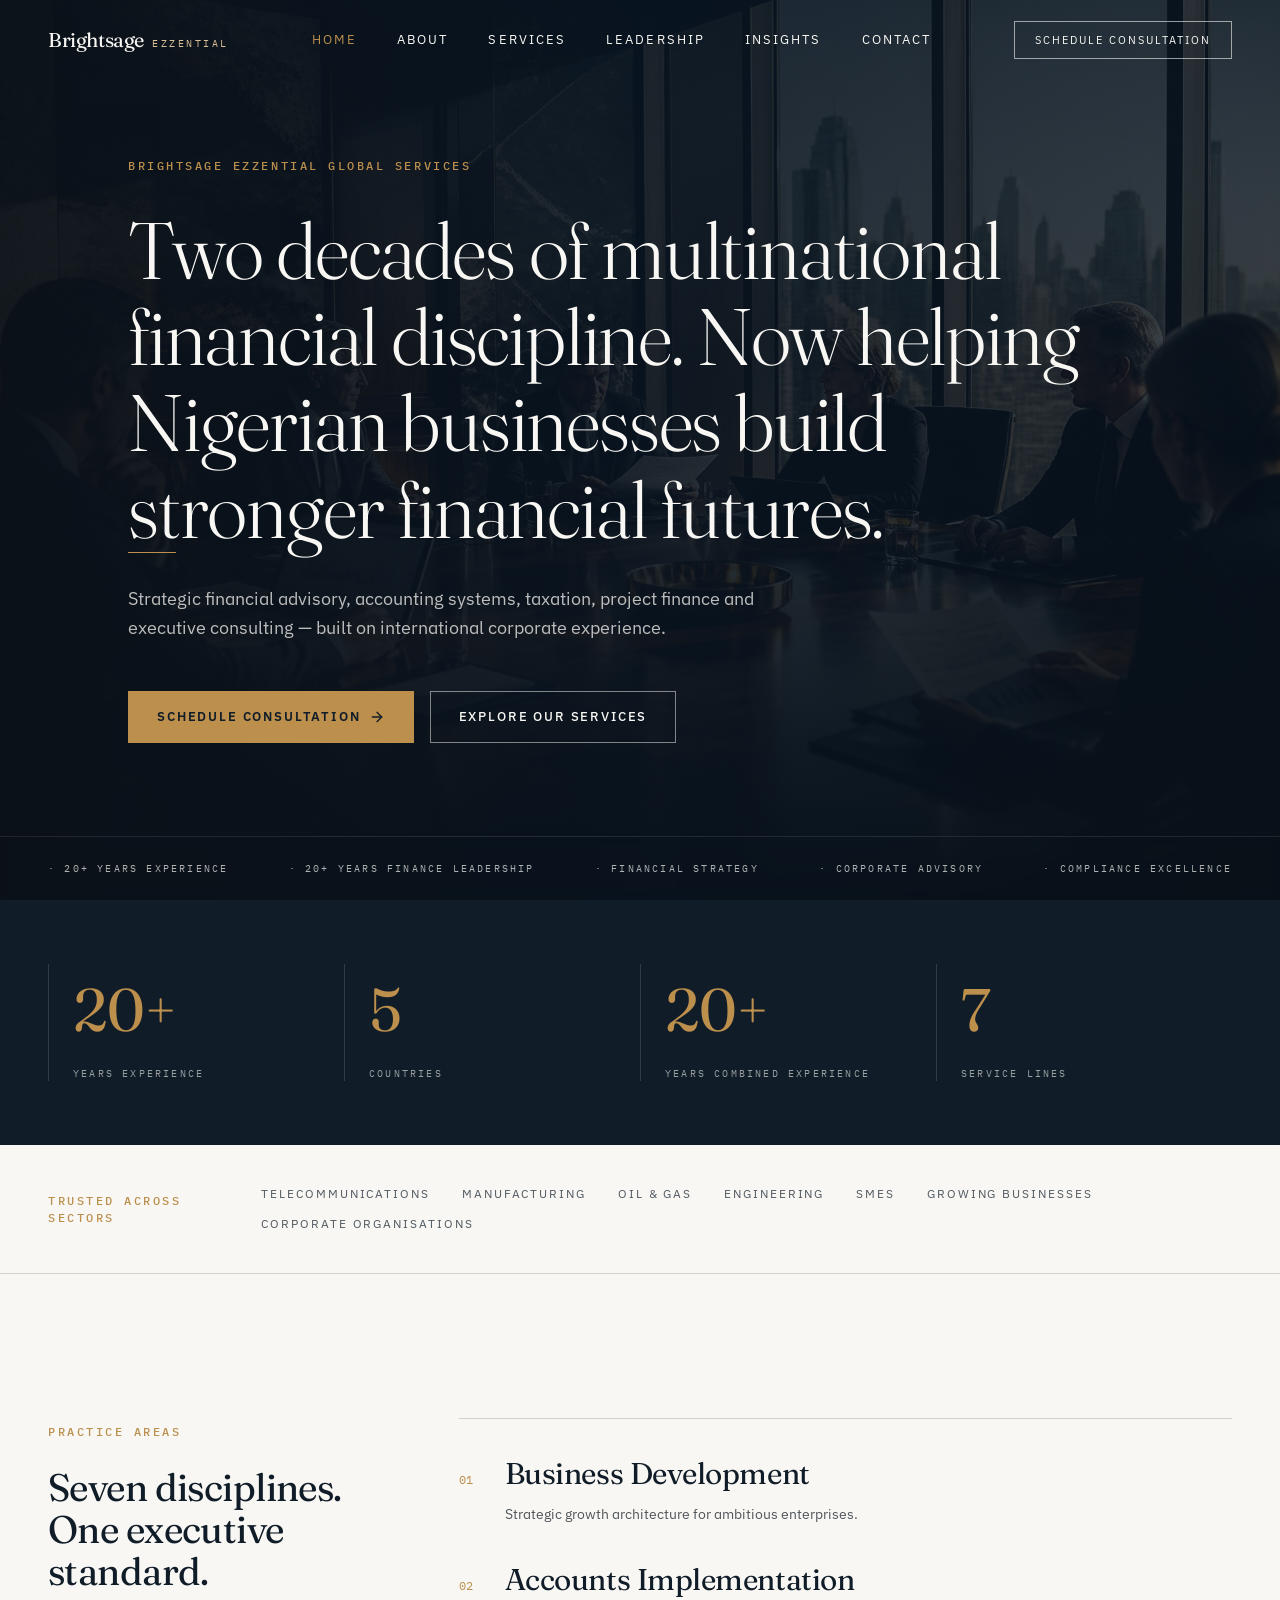
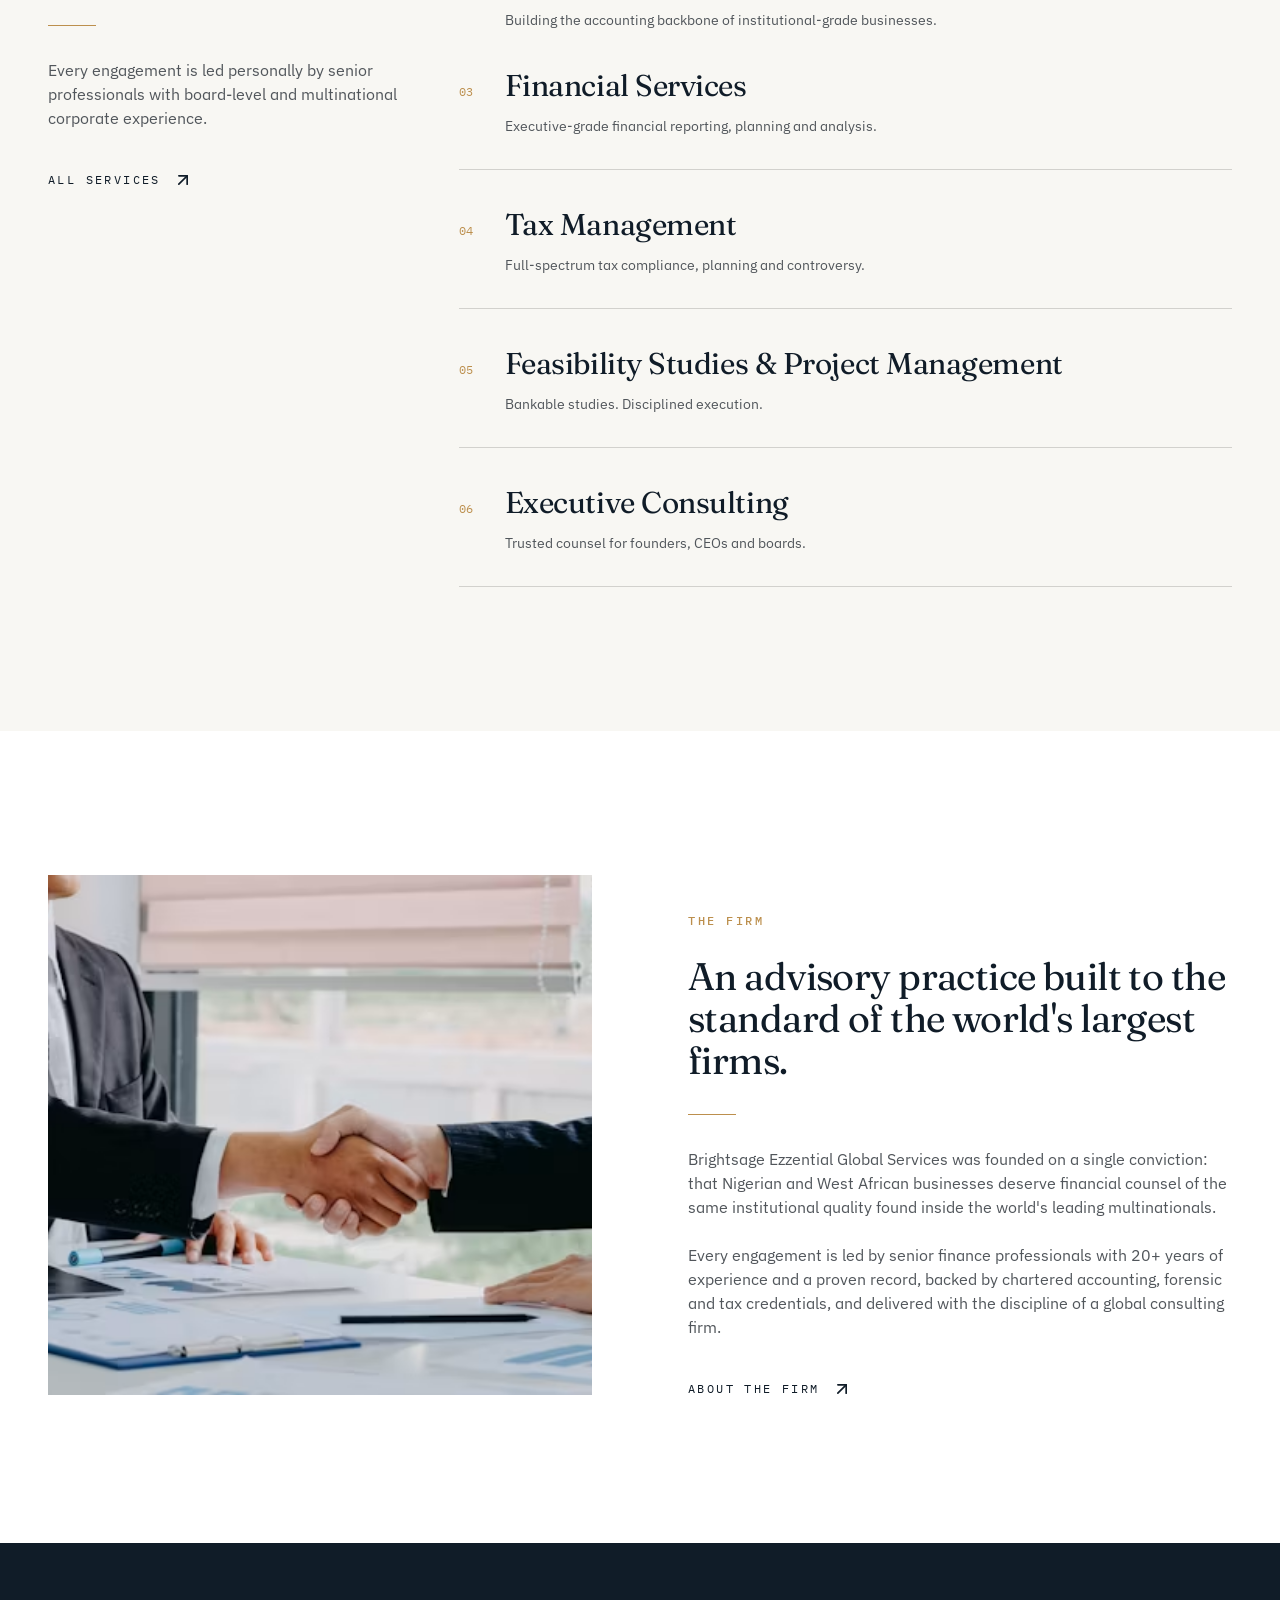
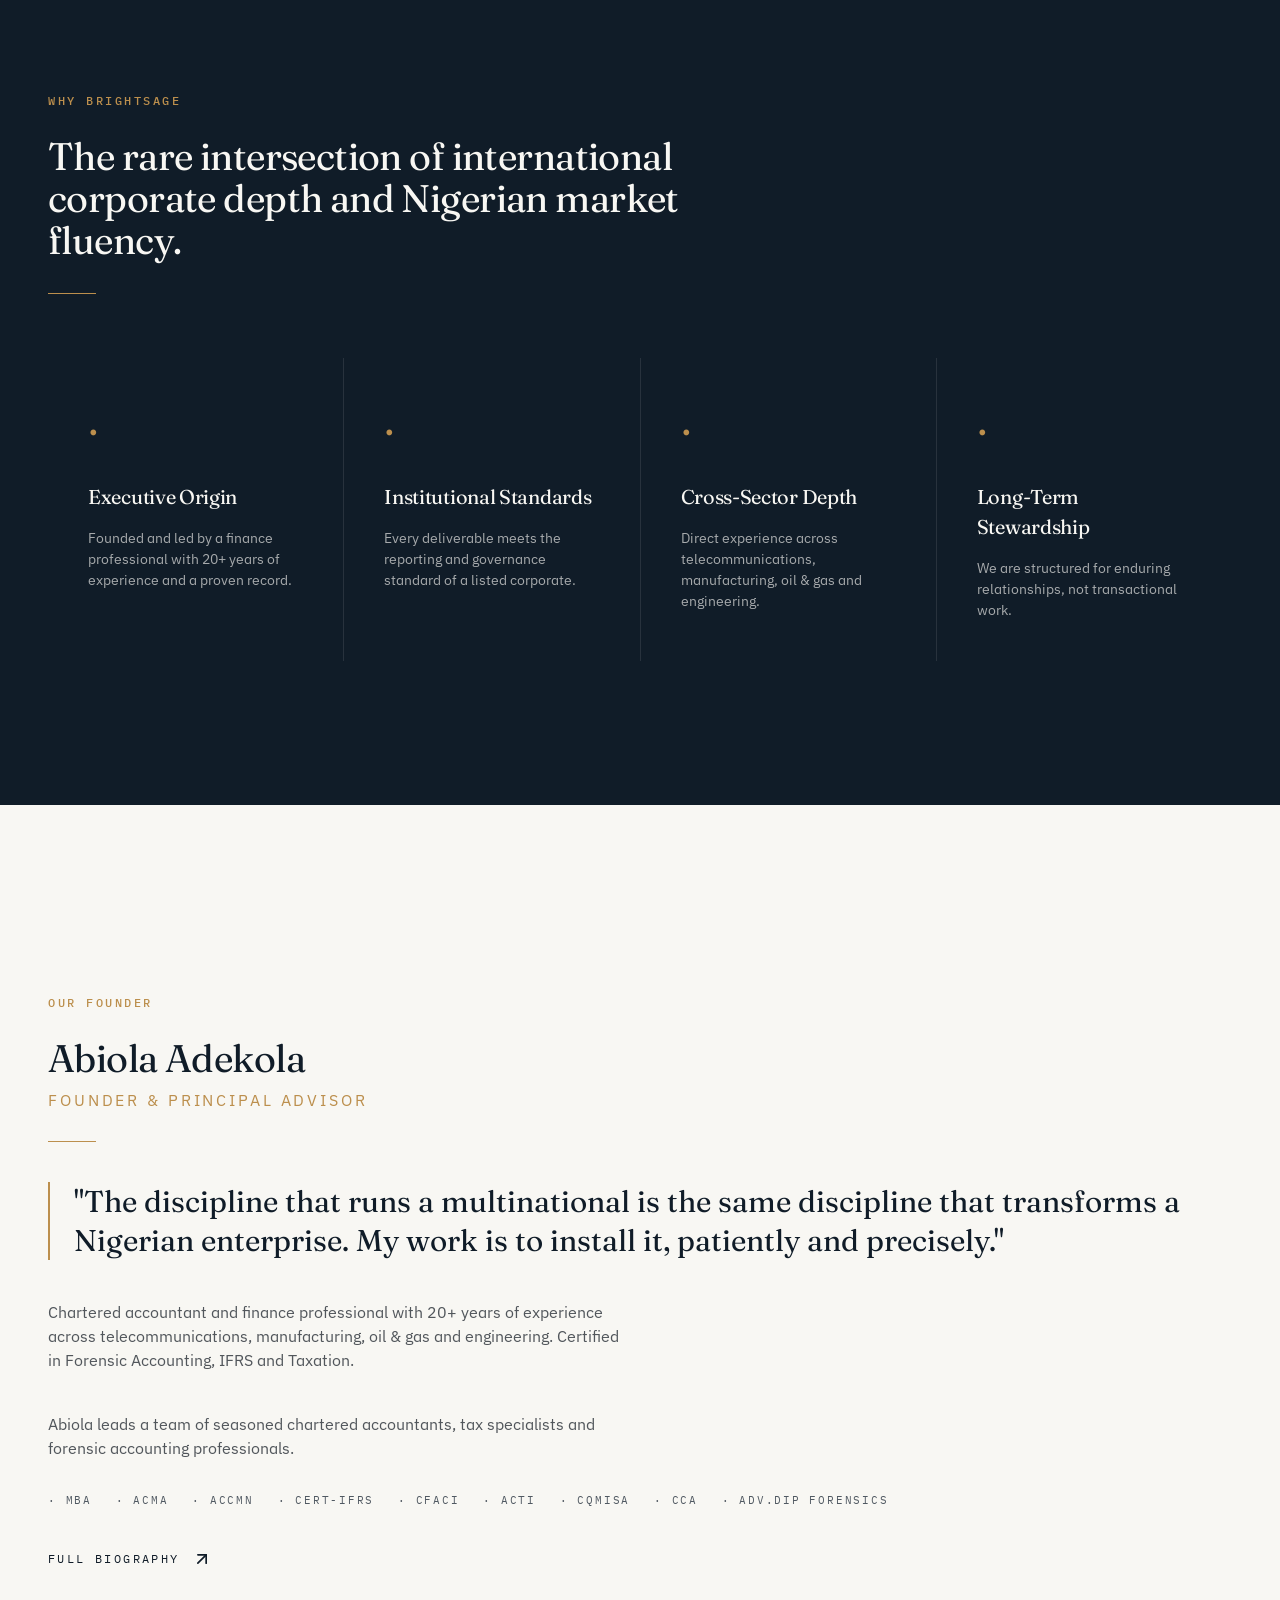
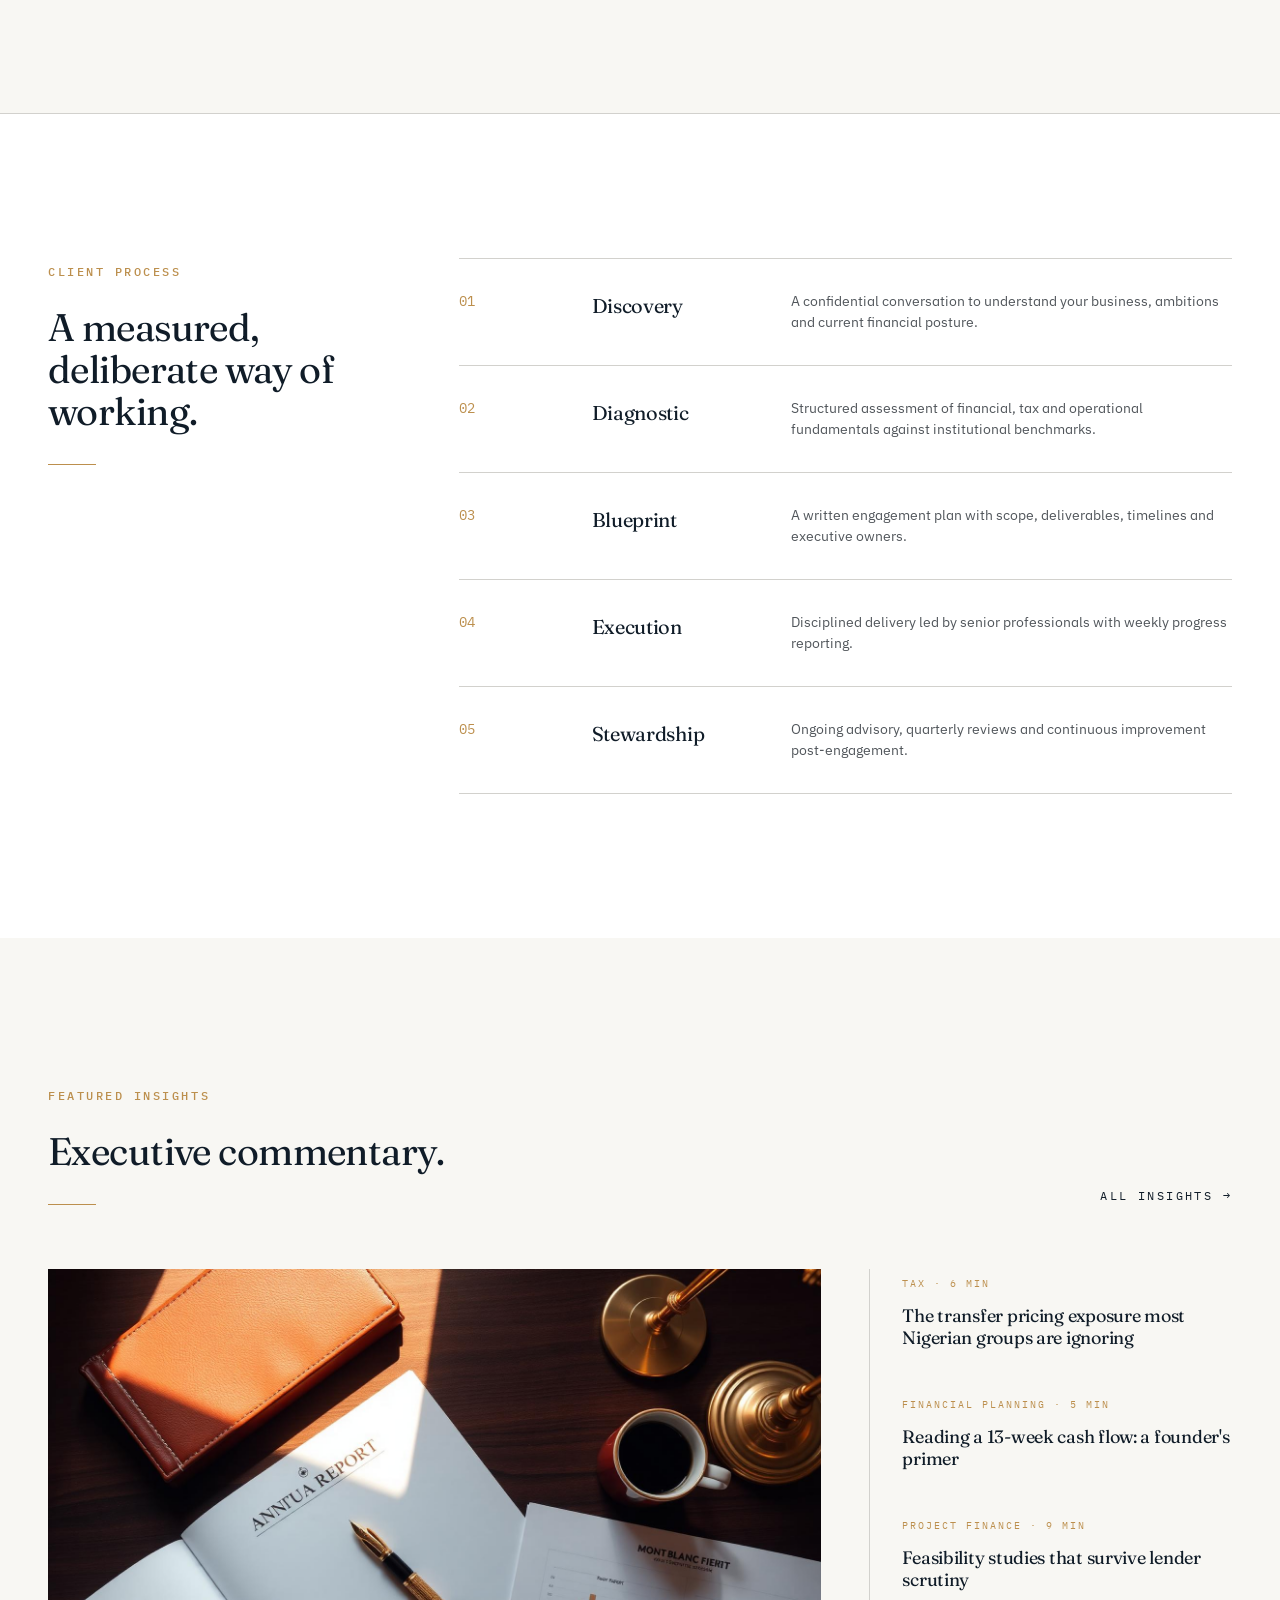
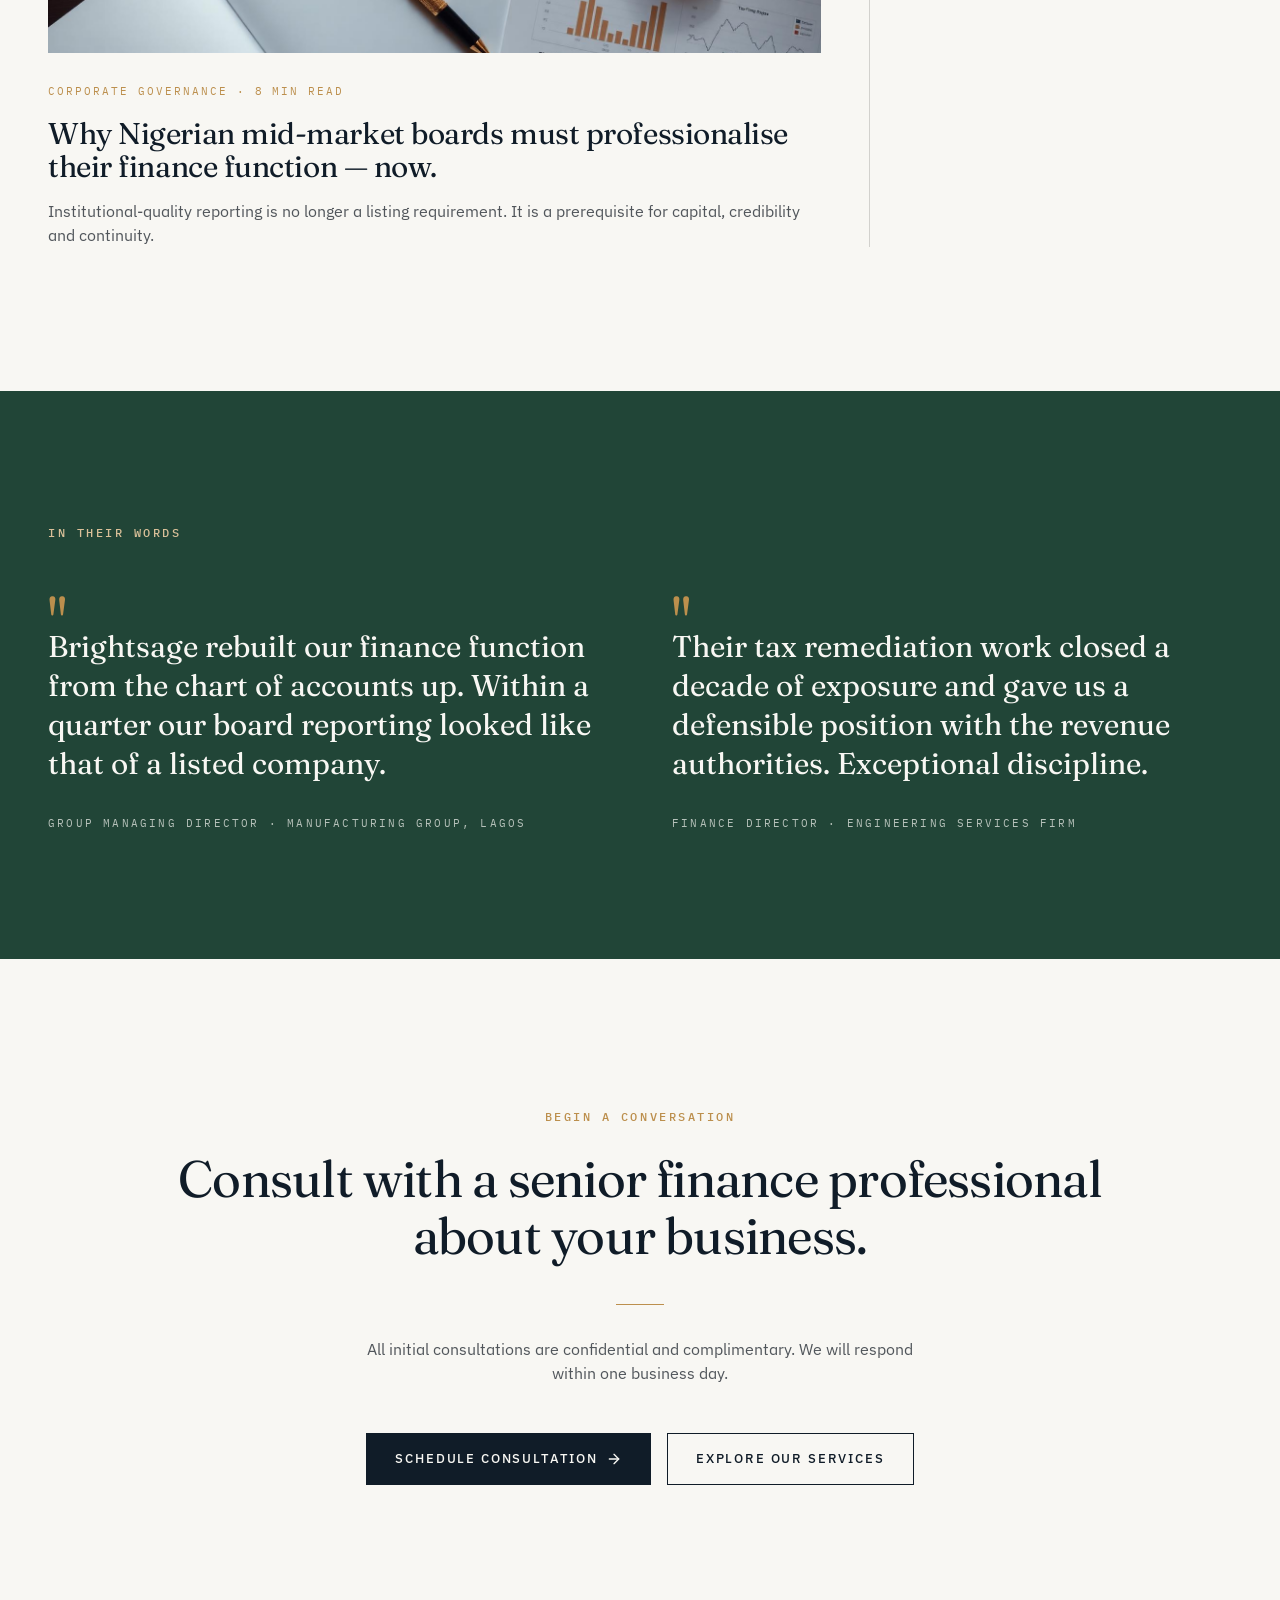
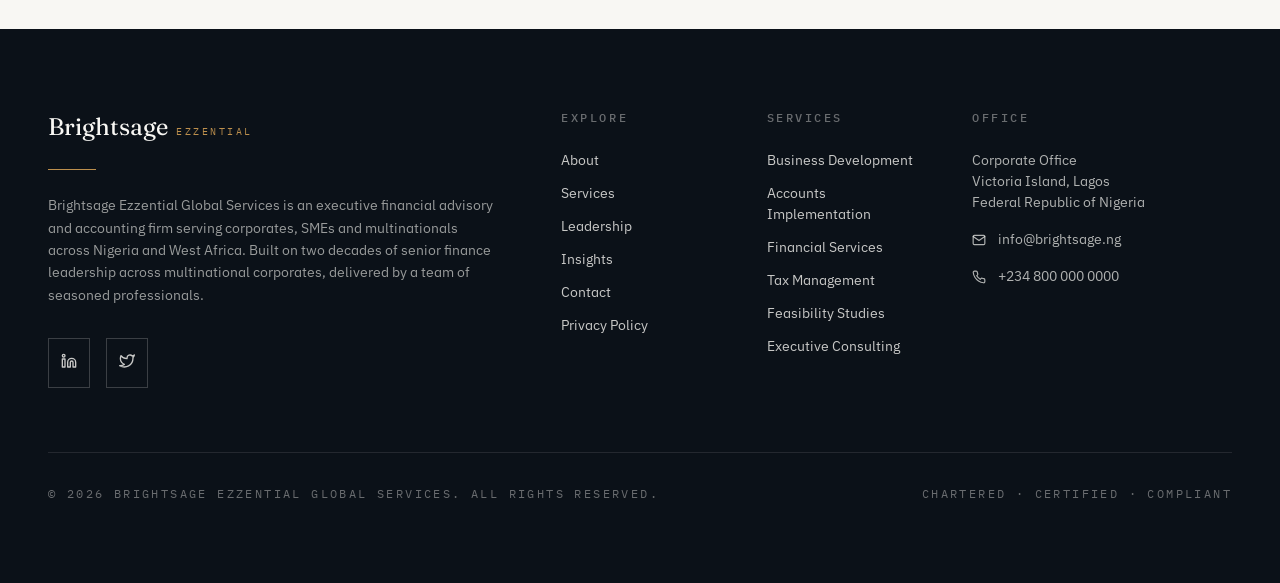
==== commit 21cfb3f2: "Remove founder image from Our Founder section on home page" ====
--- a/index.html
+++ b/index.html
@@ -234,9 +234,6 @@
   <!-- ===== FOUNDER INTRO ===== -->
   <section class="founder">
     <div class="founder-inner">
-      <div class="founder-img-col">
-        <img src="assets/founder-portrait.jpg" alt="Abiola Adekola, Founder" loading="lazy" class="founder-img">
-      </div>
       <div class="founder-text">
         <span class="eyebrow">Our founder</span>
         <h2>Abiola Adekola
--- a/css/index.css
+++ b/css/index.css
@@ -200,9 +200,7 @@
 @media (min-width:768px){ .founder-inner{ padding-inline:2.5rem; } }
 @media (min-width:1024px){ .founder-inner{ grid-template-columns:repeat(12,1fr); gap:6rem; } }
 @media (min-width:1280px){ .founder-inner{ padding-inline:3rem; } }
-.founder-img { width: 100%; height: 640px; object-fit: cover; filter: grayscale(1); }
-.founder-img-col { min-width: 0; }
-@media (min-width:1024px){ .founder-img-col{ grid-column:span 5; } .founder-text{ grid-column:span 7; padding-top:2.5rem; } }
+@media (min-width:1024px){ .founder-text{ grid-column:span 12; padding-top:2.5rem; } }
 .founder h2 { margin-top: 1.5rem; font-size: clamp(2.25rem,3vw,3rem); line-height: 1.1; }
 .founder-role { display: block; margin-top: .75rem; font-family: var(--font-sans); font-size: 1rem; font-weight: 400; text-transform: uppercase; letter-spacing: .18em; color: var(--gold); }
 .founder blockquote { margin-top: 2.5rem; border-left: 2px solid var(--gold); padding-left: 1.5rem; font-family: var(--font-display); font-size: 1.5rem; line-height: 1.3; color: var(--navy); }
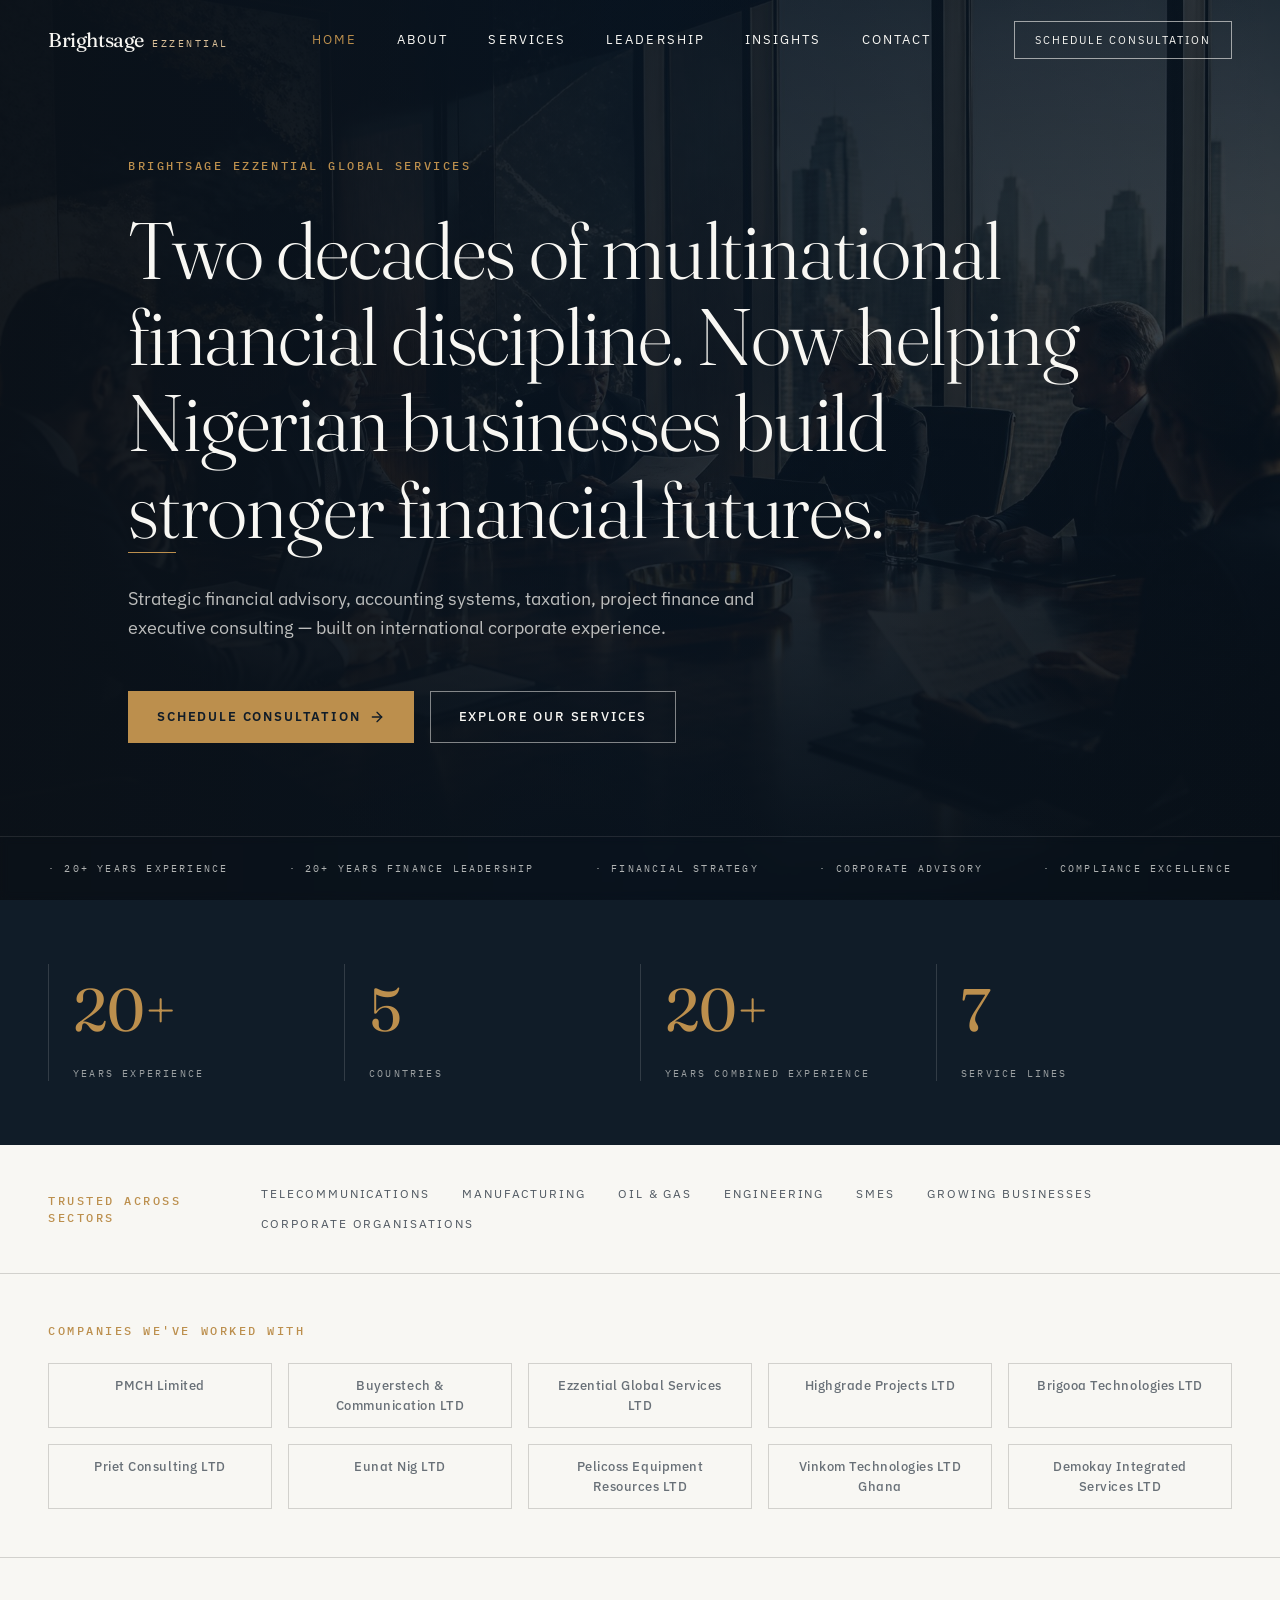
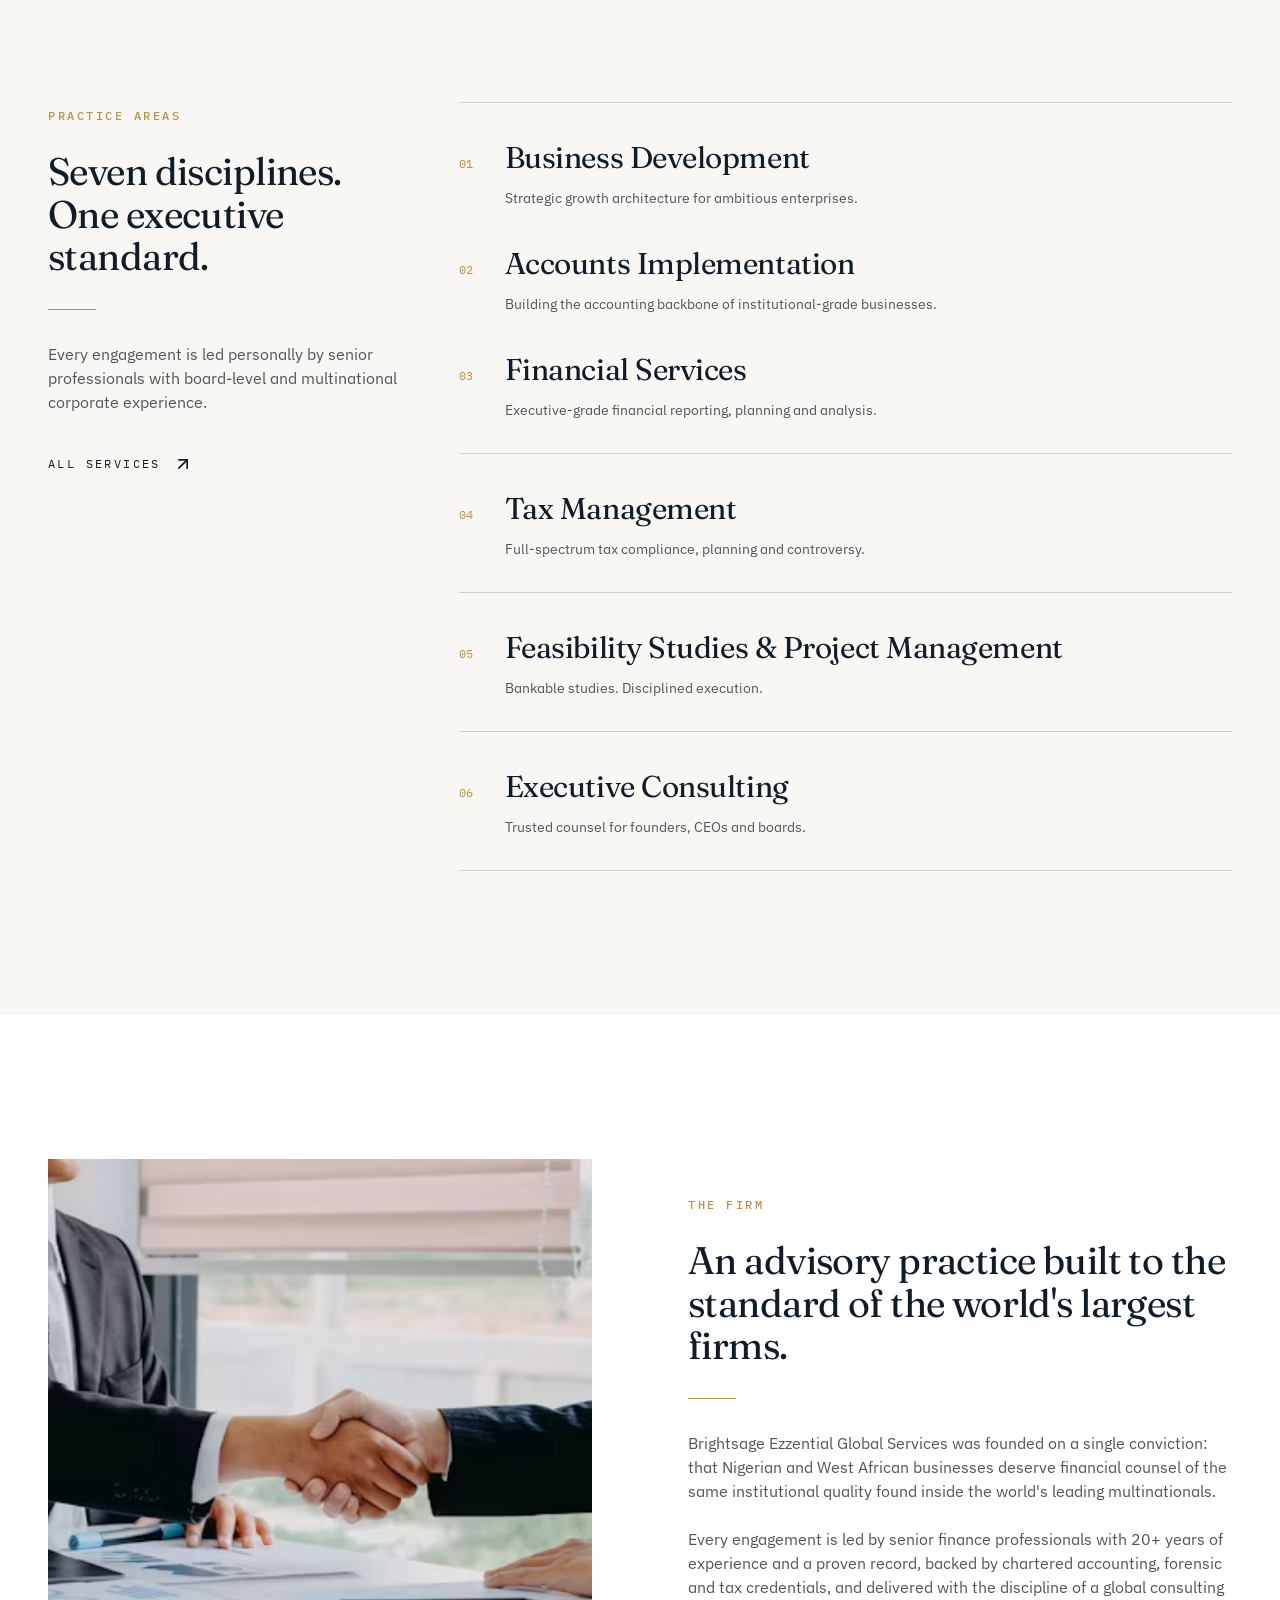
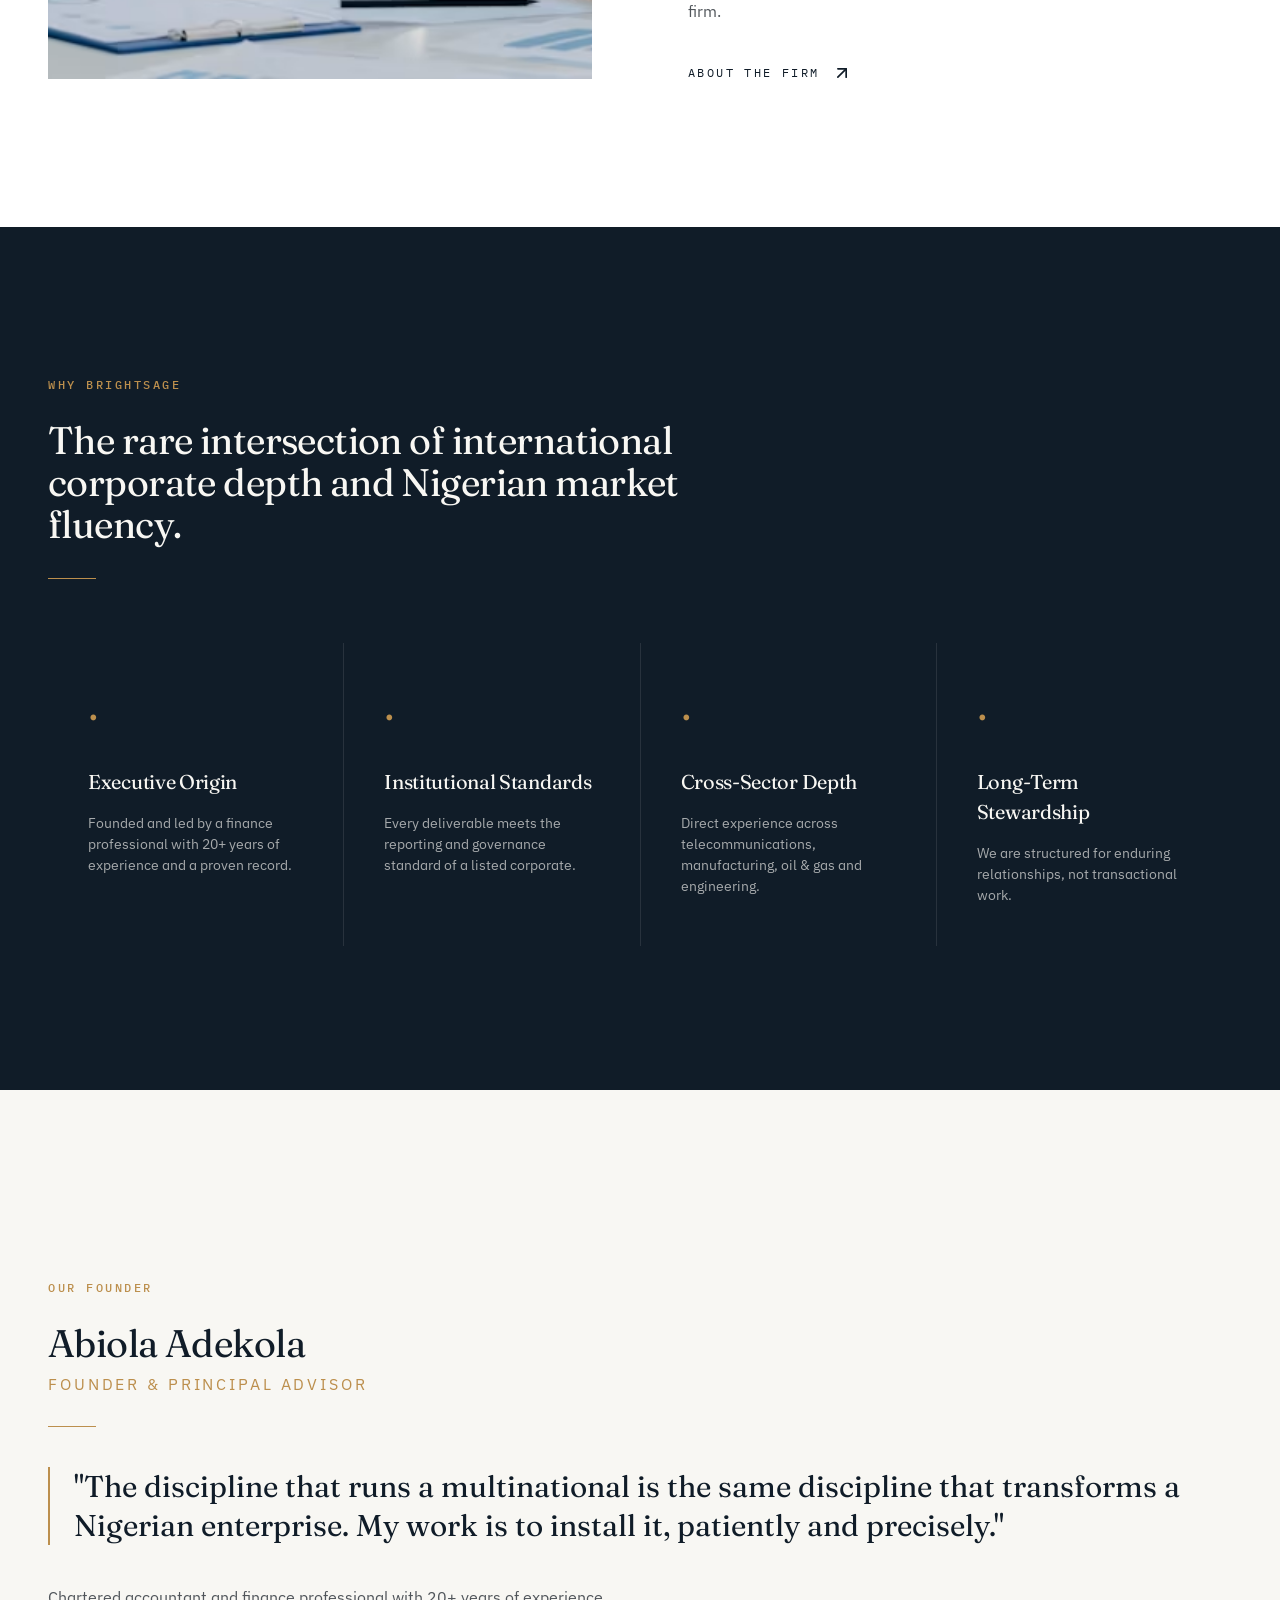
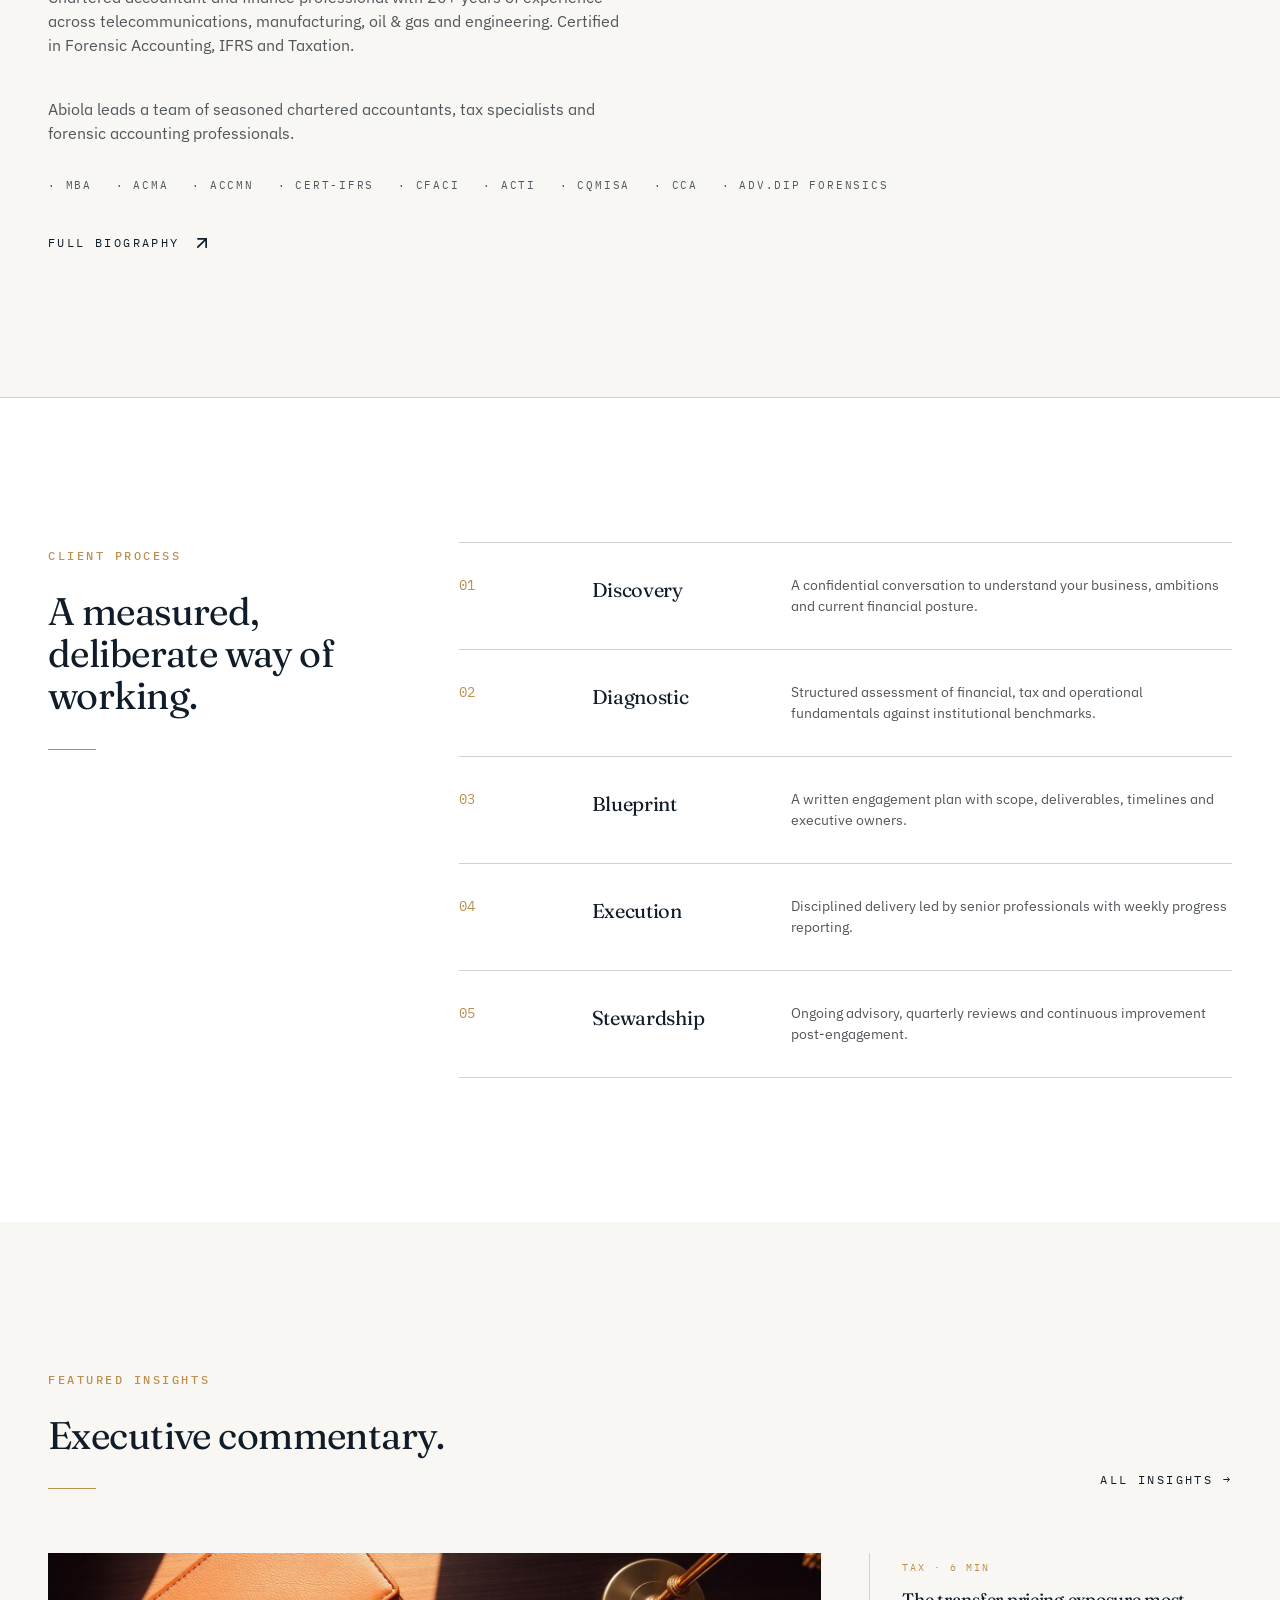
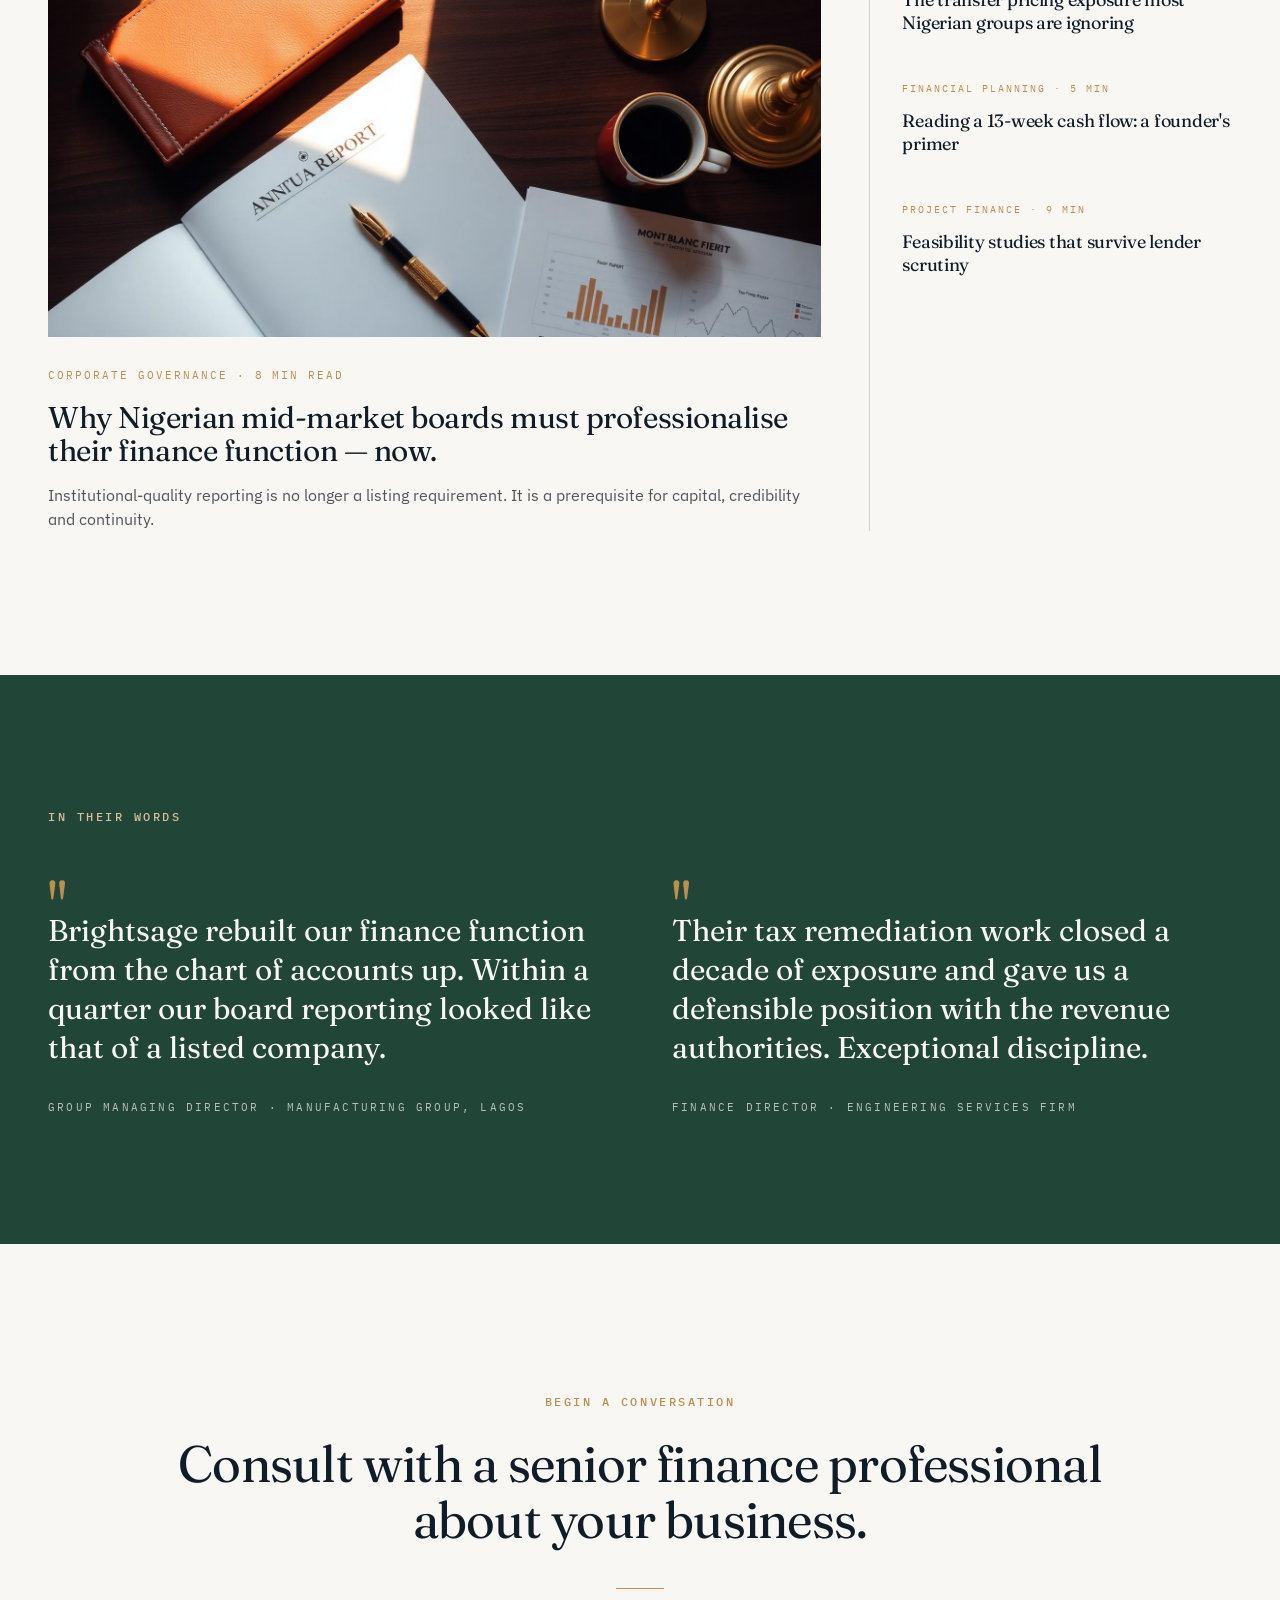
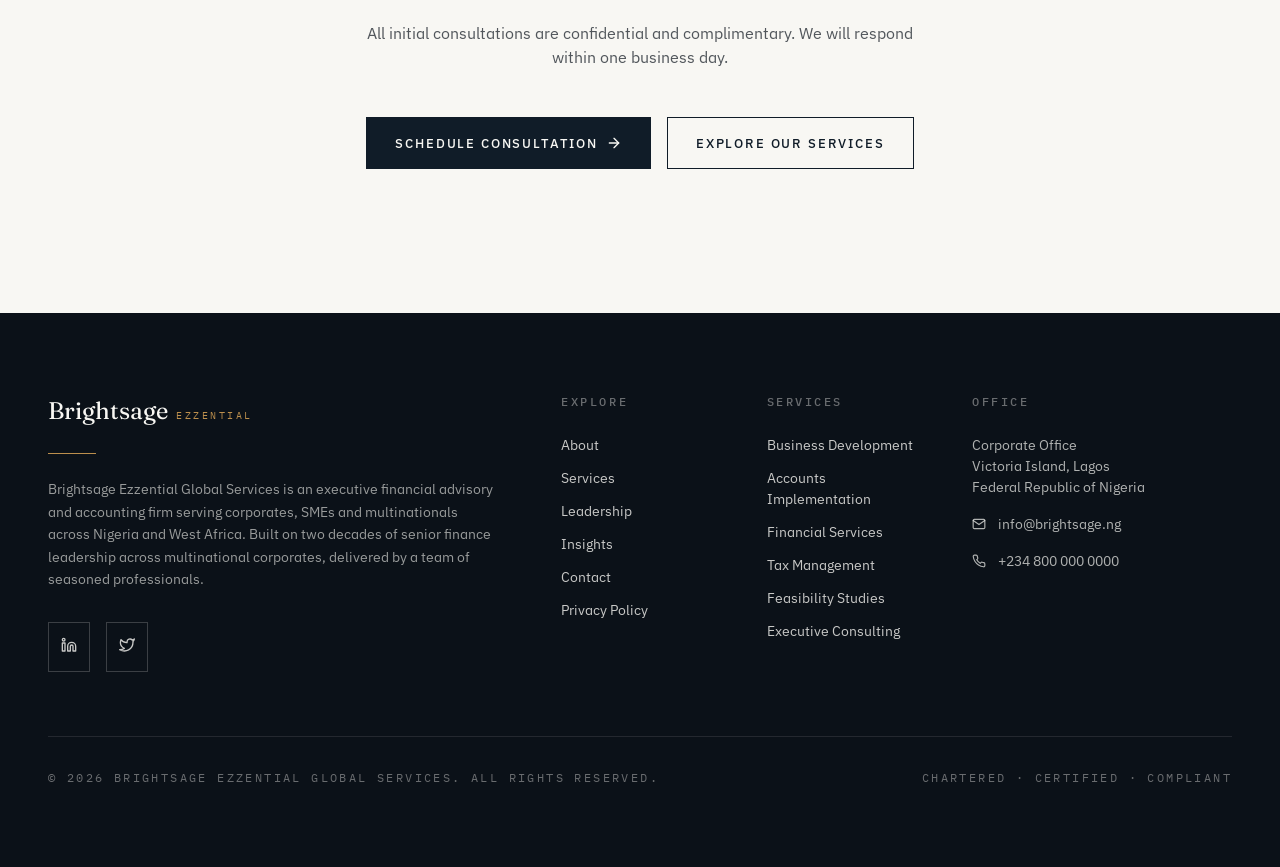
==== commit 3d99dd7e: "Remove pb-check SVGs from service pages, add trusted-by clients section to homepage" ====
--- a/index.html
+++ b/index.html
@@ -100,6 +100,25 @@
     </div>
   </section>
 
+  <!-- ===== TRUSTED BY ===== -->
+  <section class="trusted-by">
+    <div class="trusted-by-inner">
+      <span class="eyebrow">Companies we've worked with</span>
+      <div class="trusted-list">
+        <span>PMCH Limited</span>
+        <span>Buyerstech & Communication LTD</span>
+        <span>Ezzential Global Services LTD</span>
+        <span>Highgrade Projects LTD</span>
+        <span>Brigooa Technologies LTD</span>
+        <span>Priet Consulting LTD</span>
+        <span>Eunat Nig LTD</span>
+        <span>Pelicoss Equipment Resources LTD</span>
+        <span>Vinkom Technologies LTD Ghana</span>
+        <span>Demokay Integrated Services LTD</span>
+      </div>
+    </div>
+  </section>
+
   <!-- ===== SERVICES PREVIEW ===== -->
   <section class="services-preview">
     <div class="services-preview-inner">
--- a/css/index.css
+++ b/css/index.css
@@ -134,6 +134,17 @@
 .industries-list { display: flex; flex-wrap: wrap; column-gap: 2rem; row-gap: .75rem; }
 .industries-list span { font-family: var(--font-sans); font-size: 12px; text-transform: uppercase; letter-spacing: .16em; color: rgba(9,22,36,.7); }
 
+/* ===== Trusted By ===== */
+.trusted-by { background: var(--ivory); border-bottom: 1px solid var(--hairline); }
+.trusted-by-inner { max-width: 1280px; margin-inline: auto; padding-inline: 1.5rem; padding-block: 3rem; display: flex; flex-direction: column; align-items: flex-start; gap: 1.5rem; }
+@media (min-width:768px){ .trusted-by-inner{ padding-inline:2.5rem; } }
+@media (min-width:1280px){ .trusted-by-inner{ padding-inline:3rem; } }
+.trusted-list { display: grid; grid-template-columns: repeat(2, 1fr); gap: 1rem; width: 100%; }
+@media (min-width:640px){ .trusted-list{ grid-template-columns: repeat(3, 1fr); } }
+@media (min-width:1024px){ .trusted-list{ grid-template-columns: repeat(5, 1fr); } }
+.trusted-list span { font-family: var(--font-sans); font-size: 13px; font-weight: 500; color: rgba(9,22,36,.6); letter-spacing: .04em; padding-block: .75rem; padding-inline: 1rem; border: 1px solid var(--hairline); text-align: center; transition: color 200ms, border-color 200ms; }
+.trusted-list span:hover { color: var(--navy); border-color: var(--gold); }
+
 /* ===== Services Preview ===== */
 .services-preview { background: var(--ivory); padding-block: 7rem; }
 @media (min-width:768px){ .services-preview{ padding-block:9rem; } }
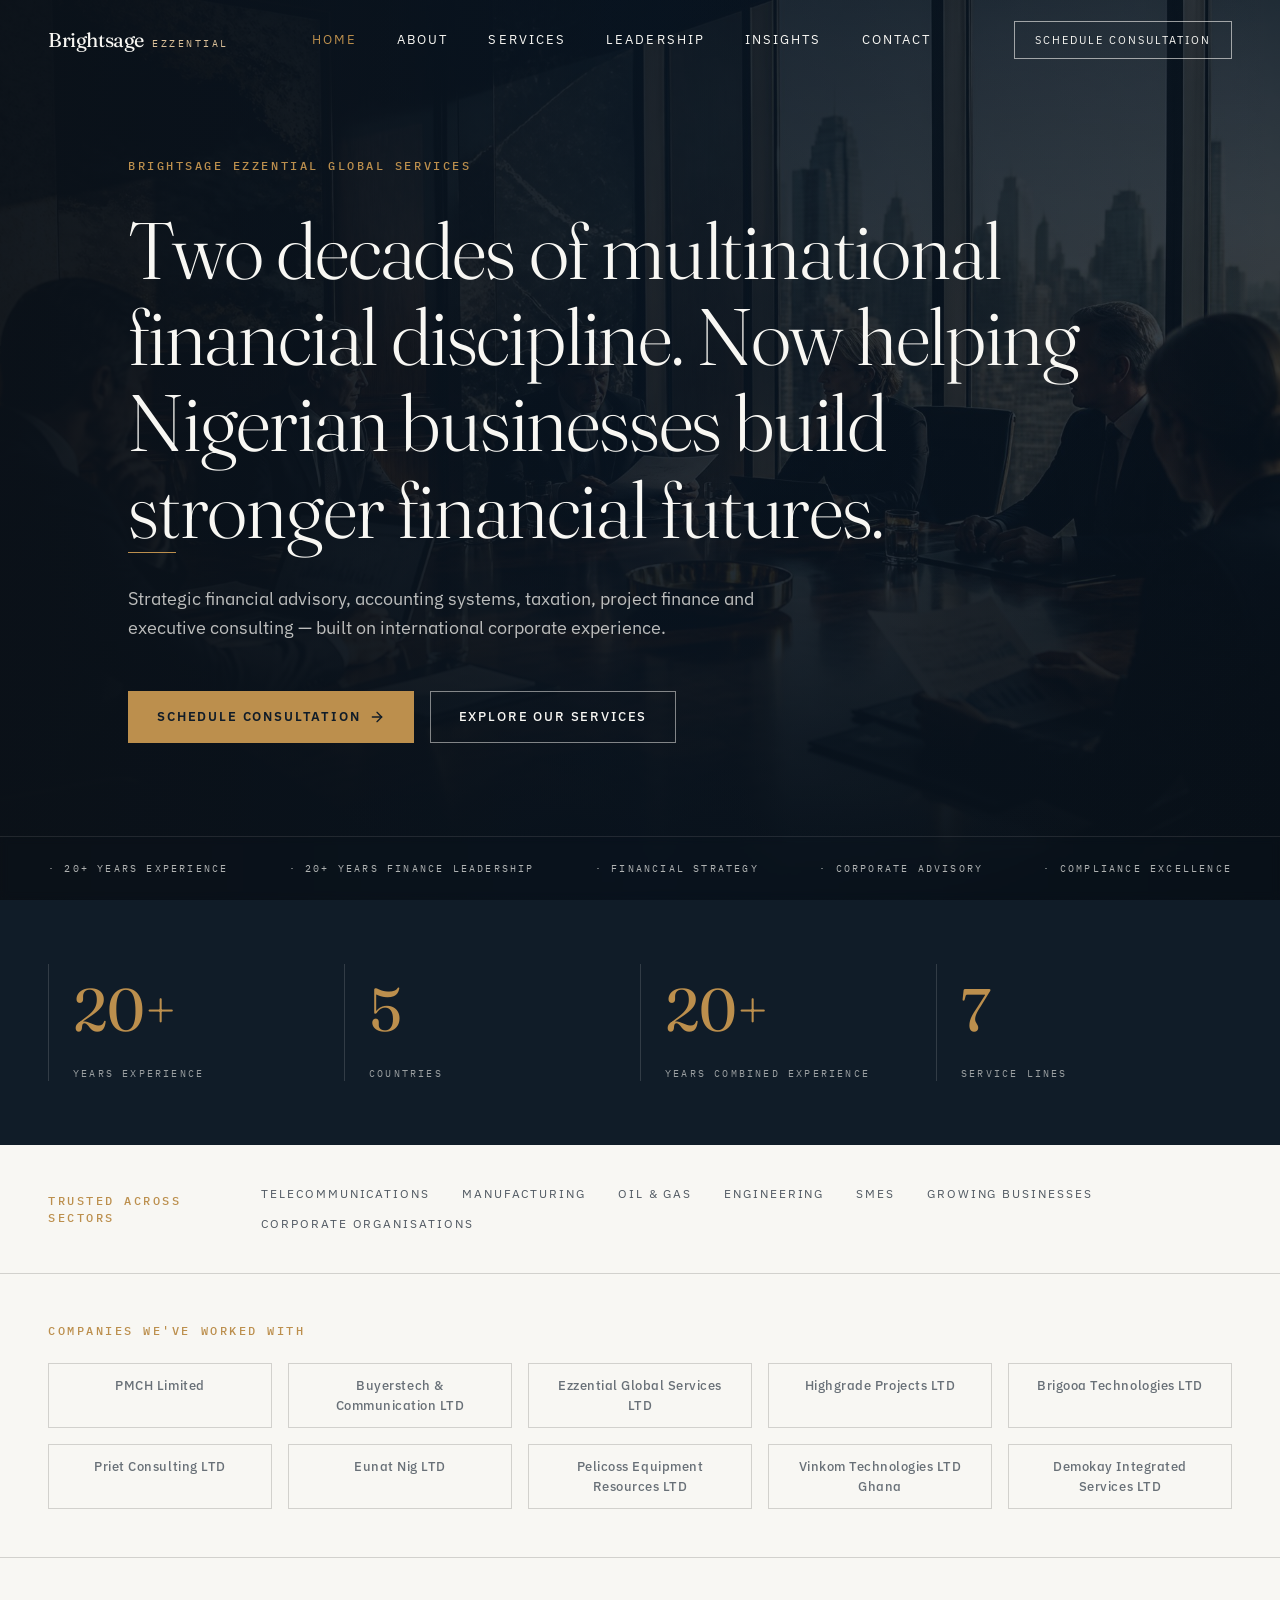
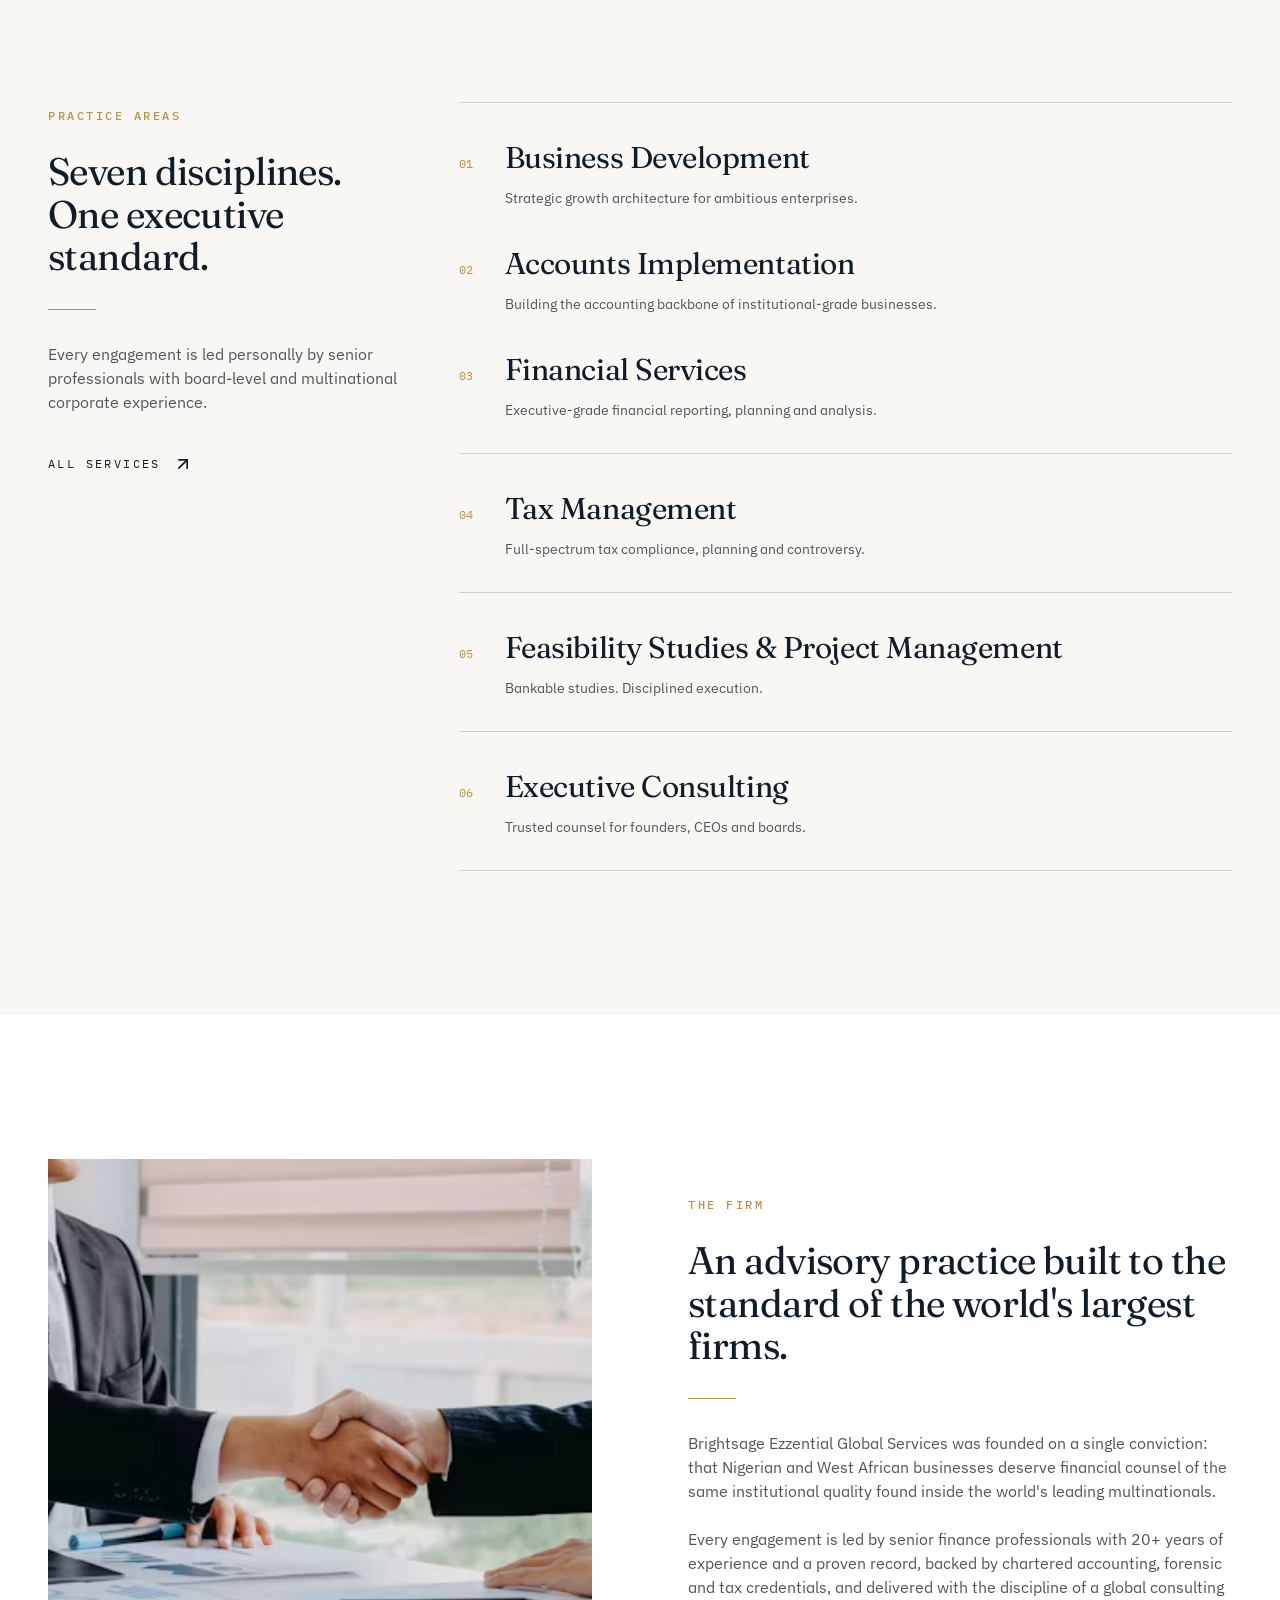
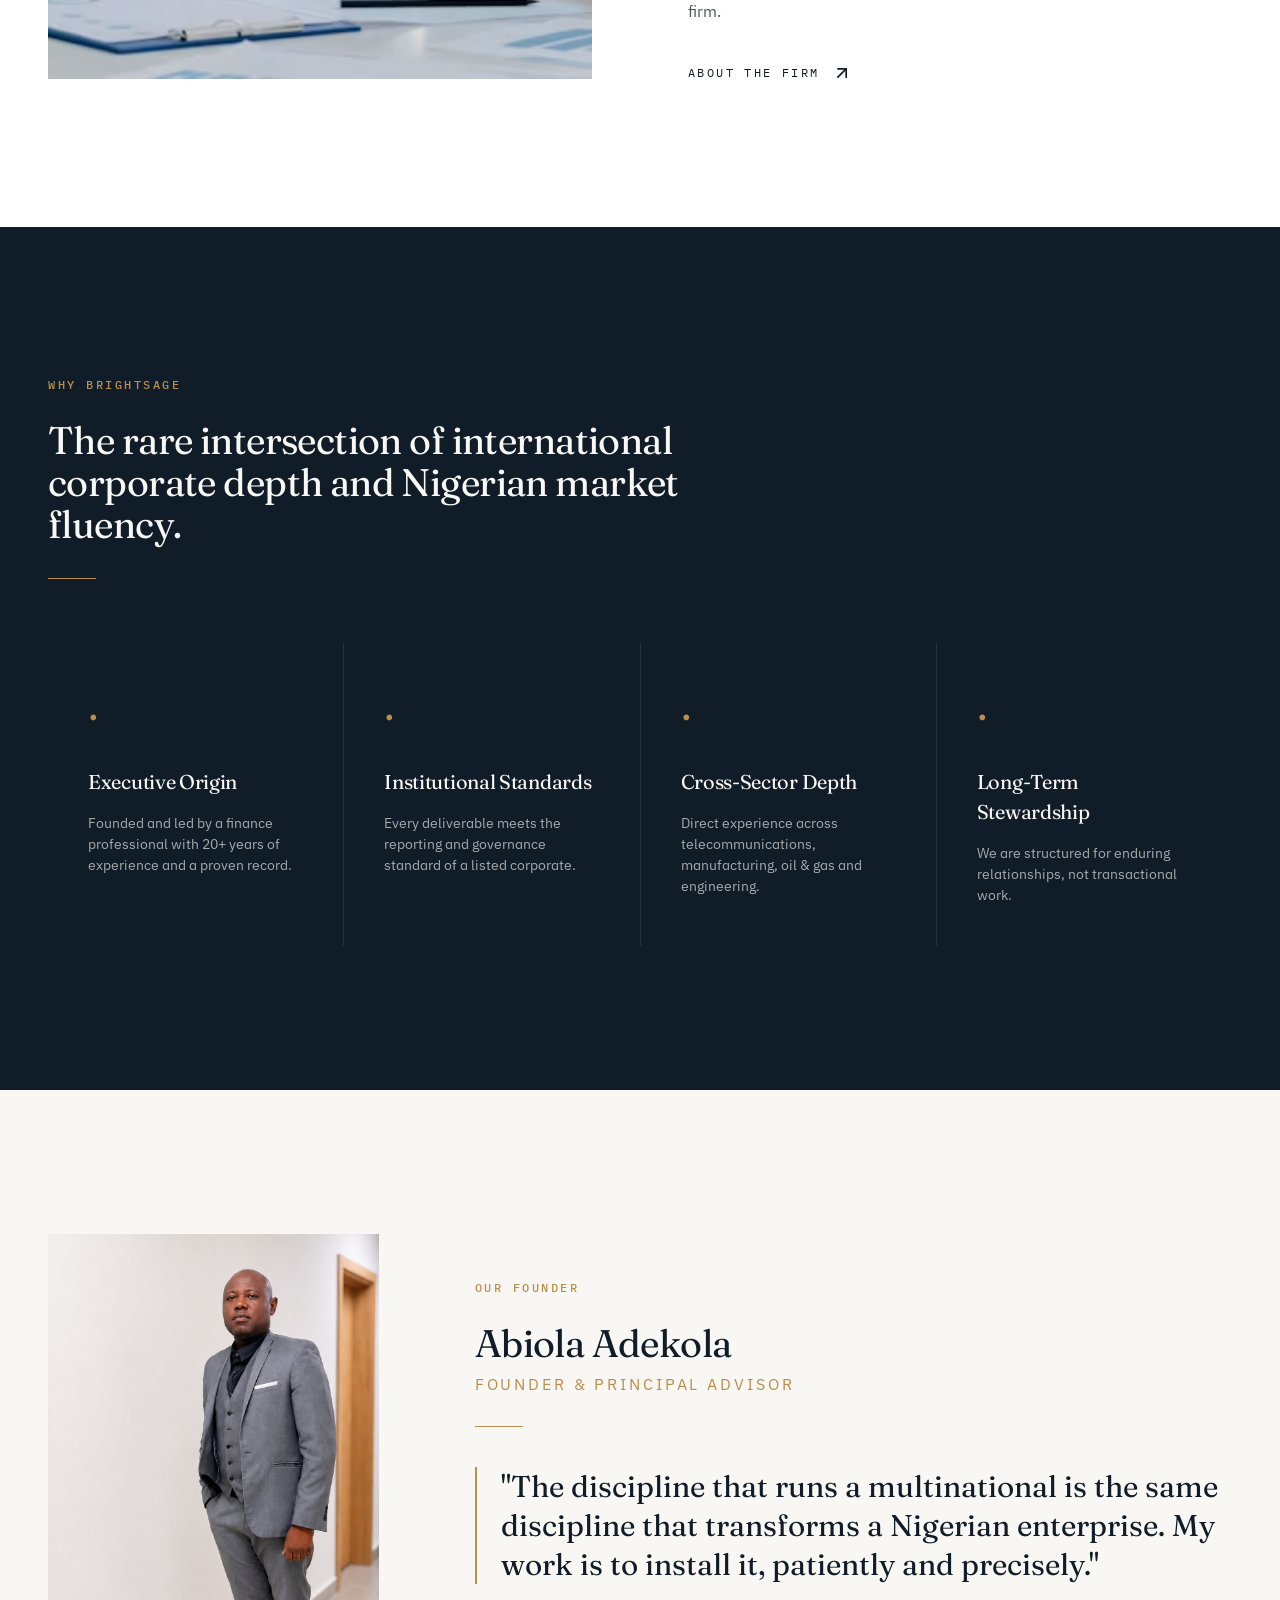
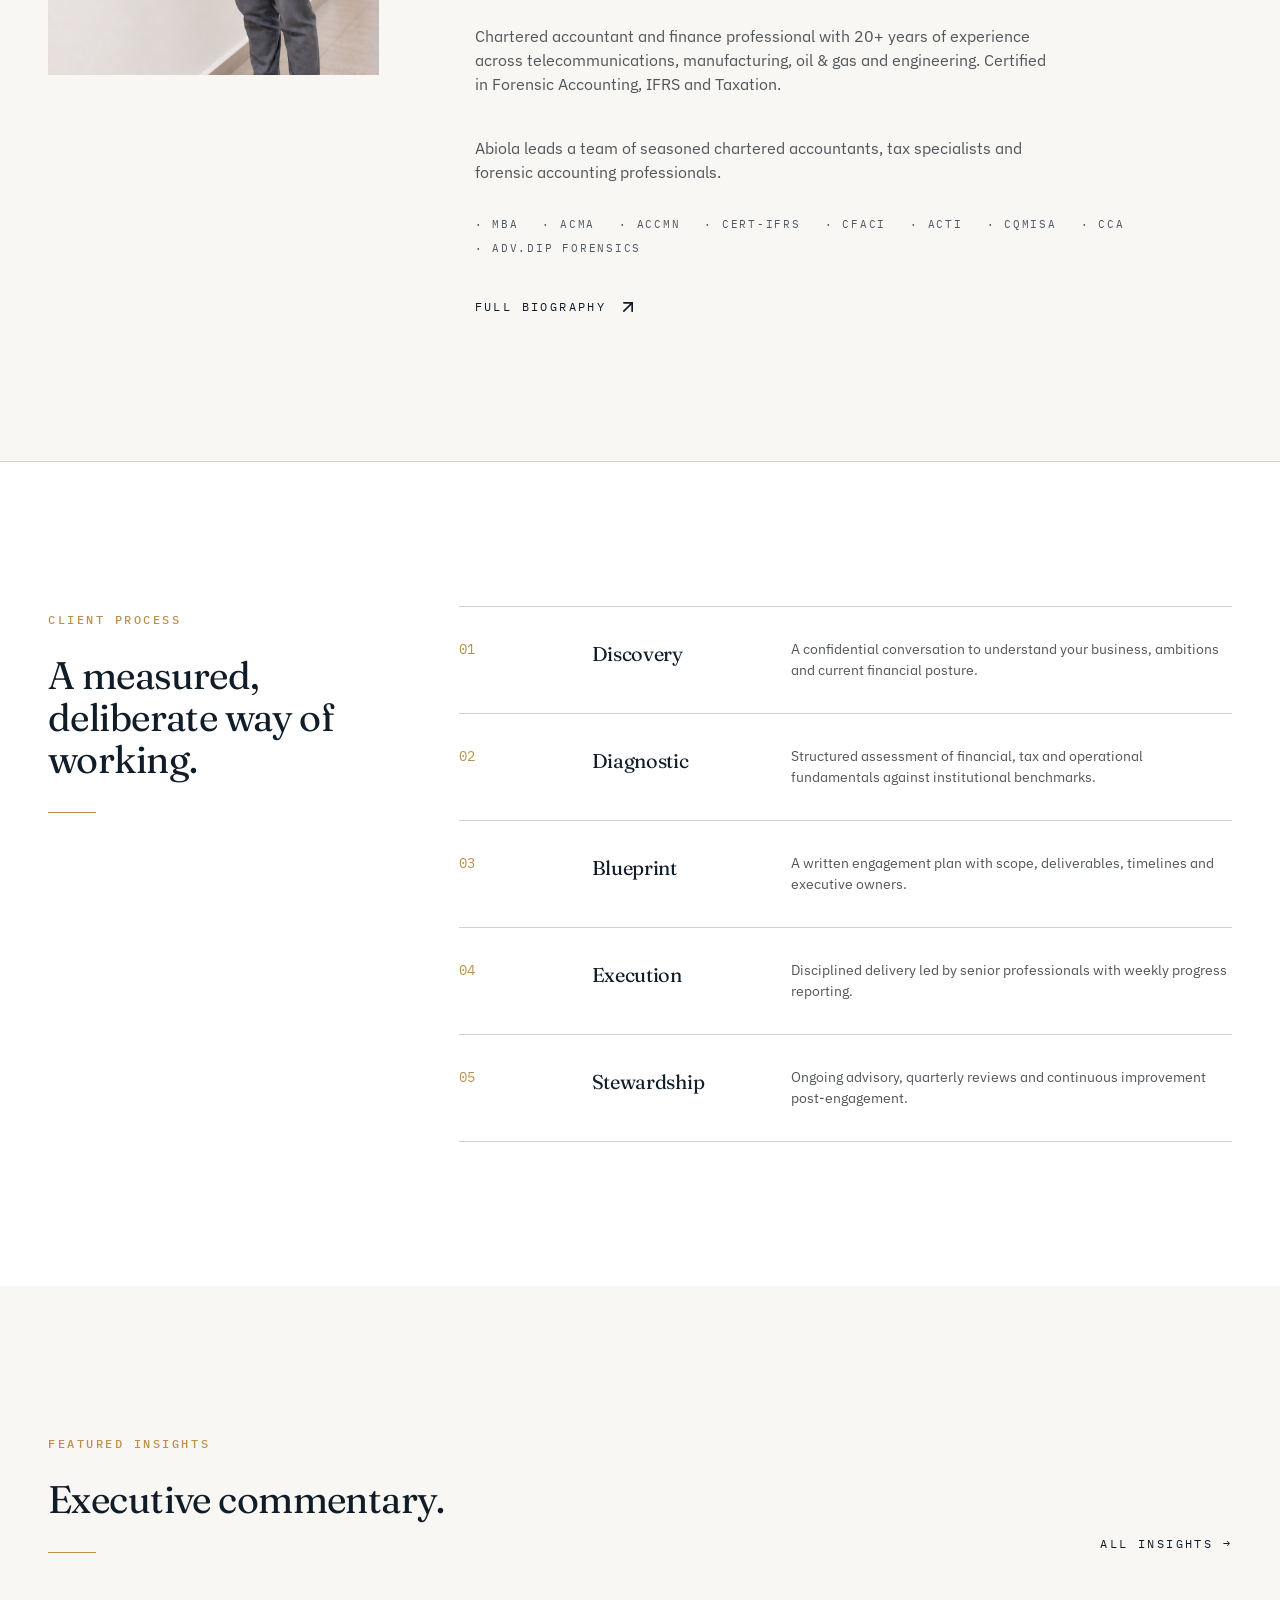
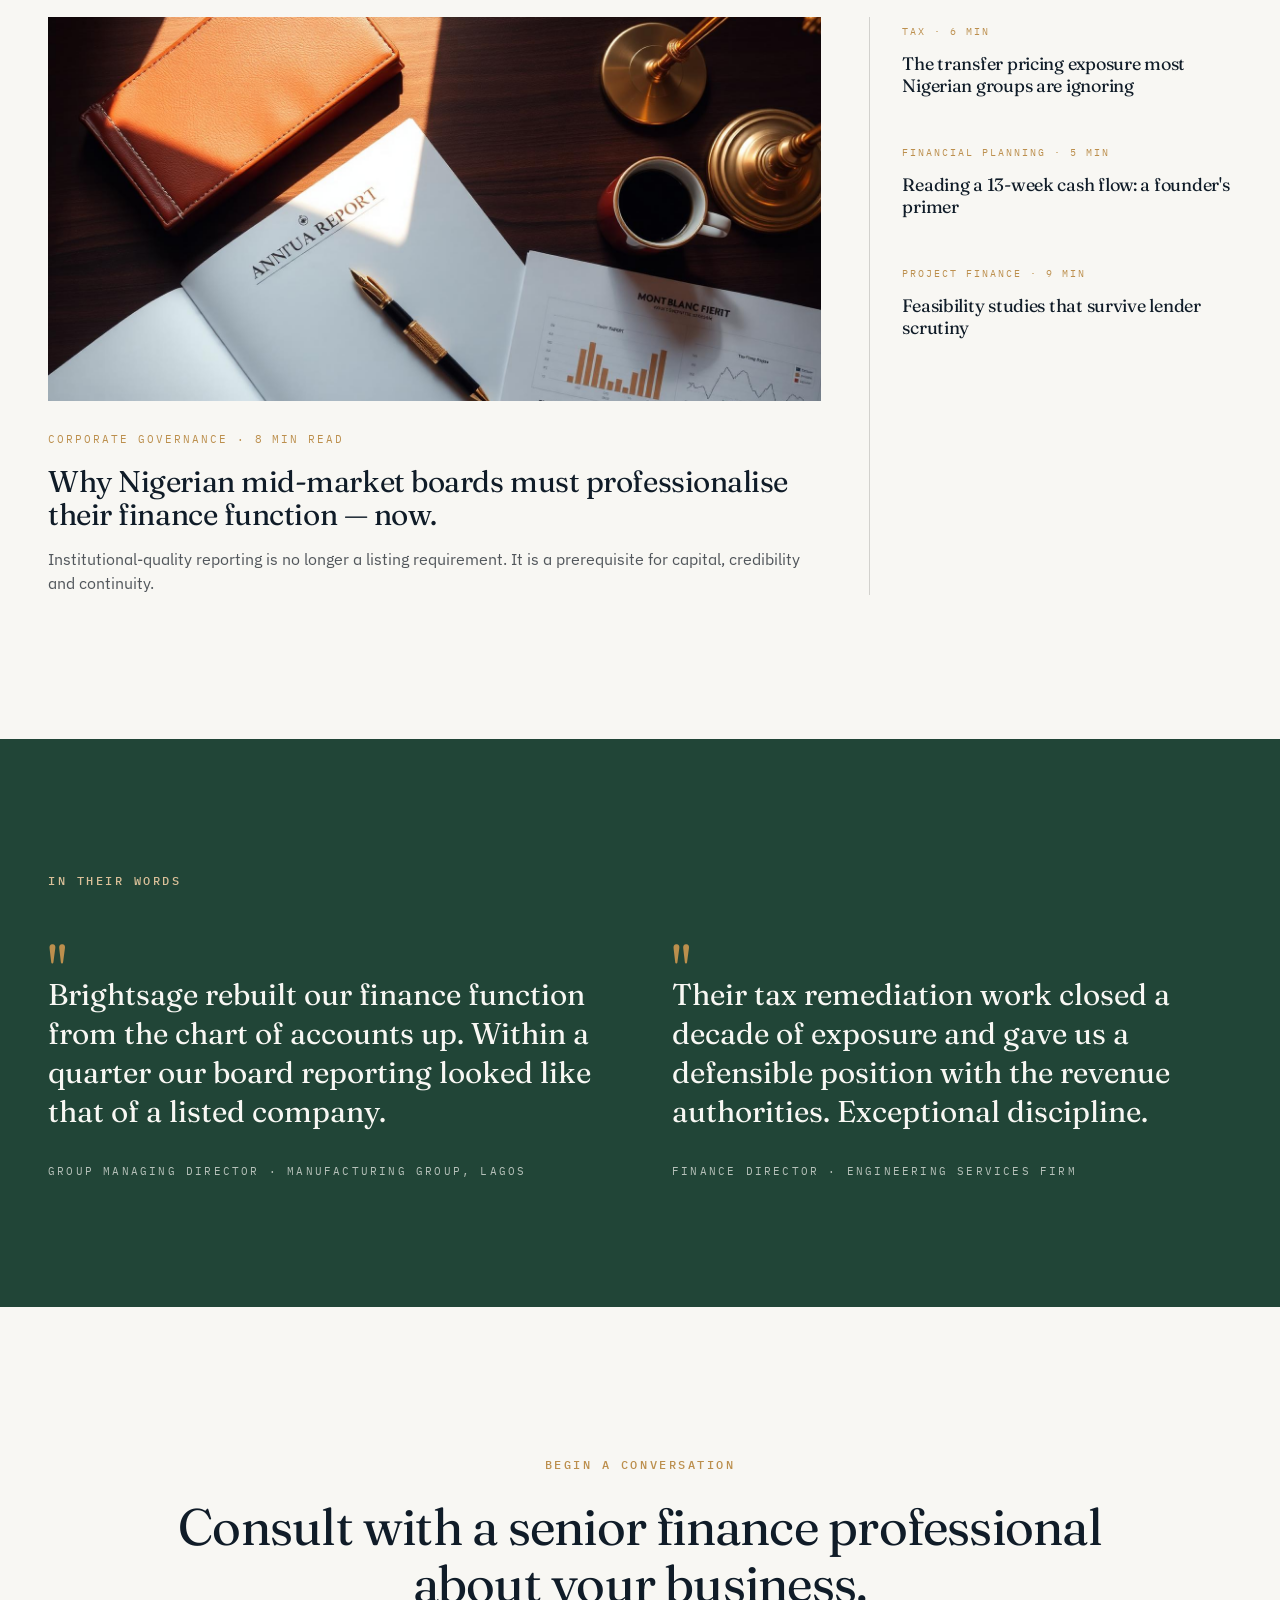
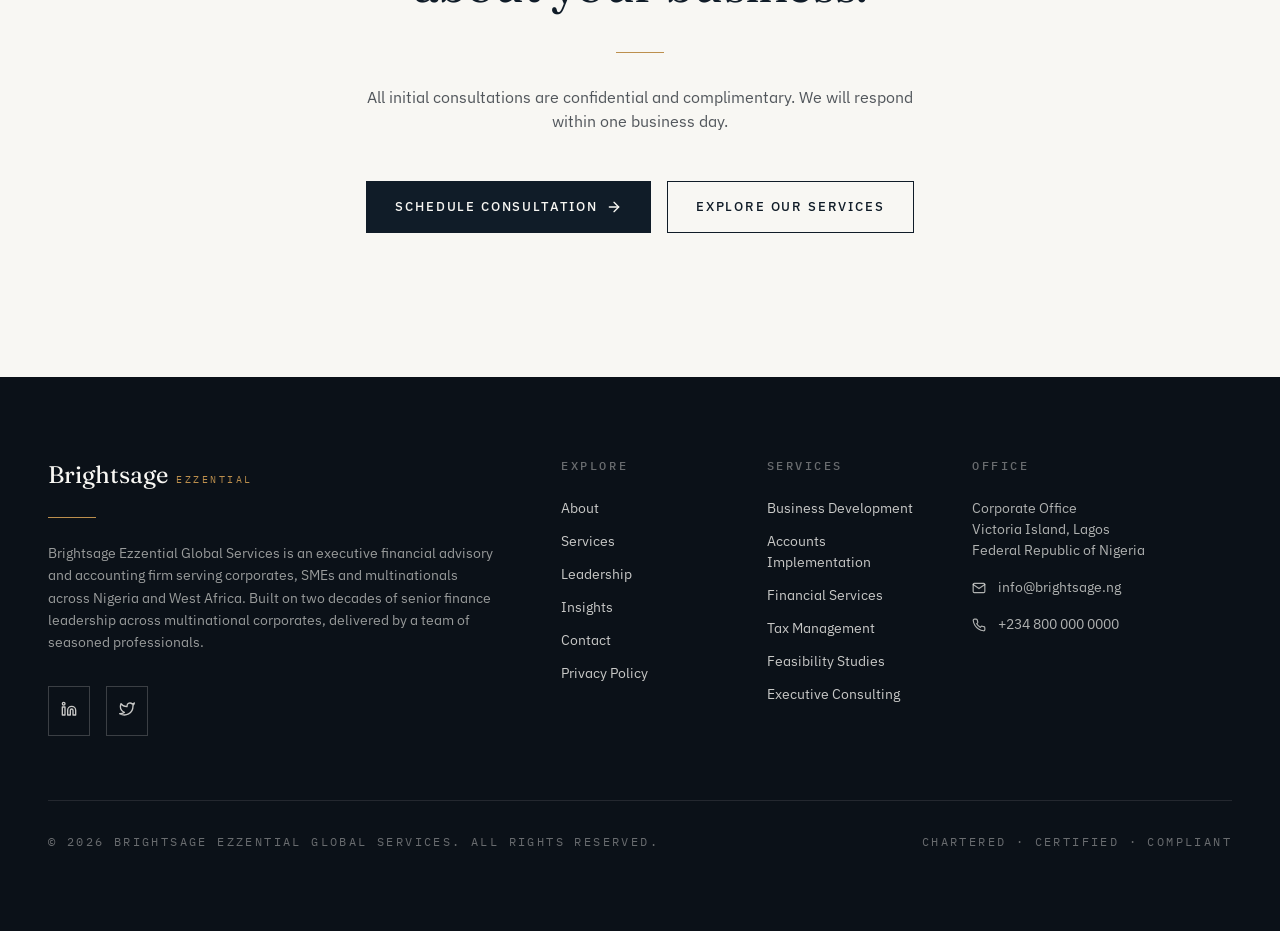
==== commit f3c64b08: "Add CEO portrait to founder section on homepage" ====
--- a/index.html
+++ b/index.html
@@ -253,6 +253,9 @@
   <!-- ===== FOUNDER INTRO ===== -->
   <section class="founder">
     <div class="founder-inner">
+      <div class="founder-img-col">
+        <img src="assets/ceo-portrait.jpeg" alt="Abiola Adekola, Founder & Principal Advisor" class="founder-img" loading="lazy">
+      </div>
       <div class="founder-text">
         <span class="eyebrow">Our founder</span>
         <h2>Abiola Adekola
--- a/css/index.css
+++ b/css/index.css
@@ -207,11 +207,14 @@
 /* ===== Founder Intro ===== */
 .founder { background: var(--ivory); padding-block: 7rem; }
 @media (min-width:768px){ .founder{ padding-block:9rem; } }
-.founder-inner { max-width: 1280px; margin-inline: auto; padding-inline: 1.5rem; display: grid; gap: 4rem; }
-@media (min-width:768px){ .founder-inner{ padding-inline:2.5rem; } }
-@media (min-width:1024px){ .founder-inner{ grid-template-columns:repeat(12,1fr); gap:6rem; } }
+.founder-inner { max-width: 1280px; margin-inline: auto; padding-inline: 1.5rem; display: grid; gap: 3rem; }
+@media (min-width:768px){ .founder-inner{ padding-inline:2.5rem; gap:4rem; } }
+@media (min-width:1024px){ .founder-inner{ grid-template-columns:repeat(12,1fr); gap:6rem; padding-inline:3rem; } }
 @media (min-width:1280px){ .founder-inner{ padding-inline:3rem; } }
-@media (min-width:1024px){ .founder-text{ grid-column:span 12; padding-top:2.5rem; } }
+.founder-img-col { }
+@media (min-width:1024px){ .founder-img-col{ grid-column:span 4; } }
+.founder-img { width: 100%; aspect-ratio: 3/4; object-fit: cover; object-position: top center; }
+@media (min-width:1024px){ .founder-text{ grid-column:span 8; padding-top:2.5rem; } }
 .founder h2 { margin-top: 1.5rem; font-size: clamp(2.25rem,3vw,3rem); line-height: 1.1; }
 .founder-role { display: block; margin-top: .75rem; font-family: var(--font-sans); font-size: 1rem; font-weight: 400; text-transform: uppercase; letter-spacing: .18em; color: var(--gold); }
 .founder blockquote { margin-top: 2.5rem; border-left: 2px solid var(--gold); padding-left: 1.5rem; font-family: var(--font-display); font-size: 1.5rem; line-height: 1.3; color: var(--navy); }
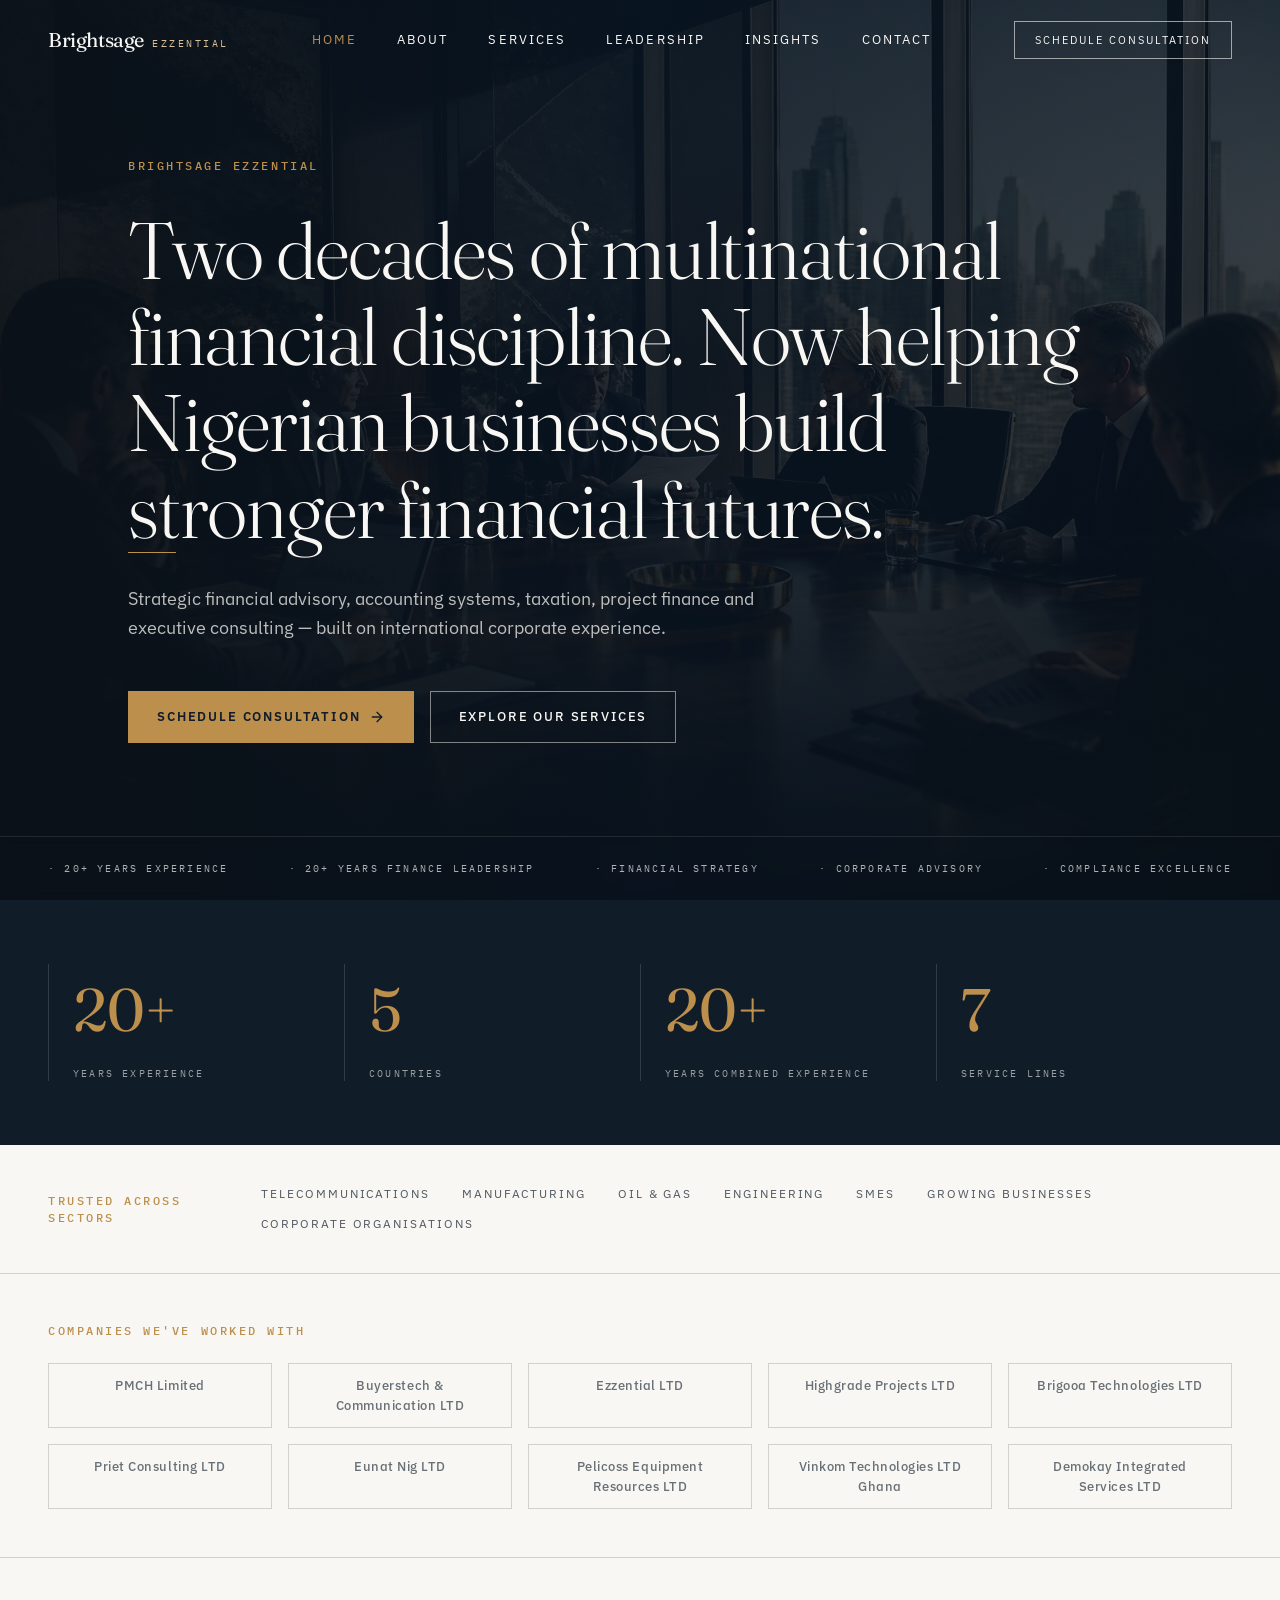
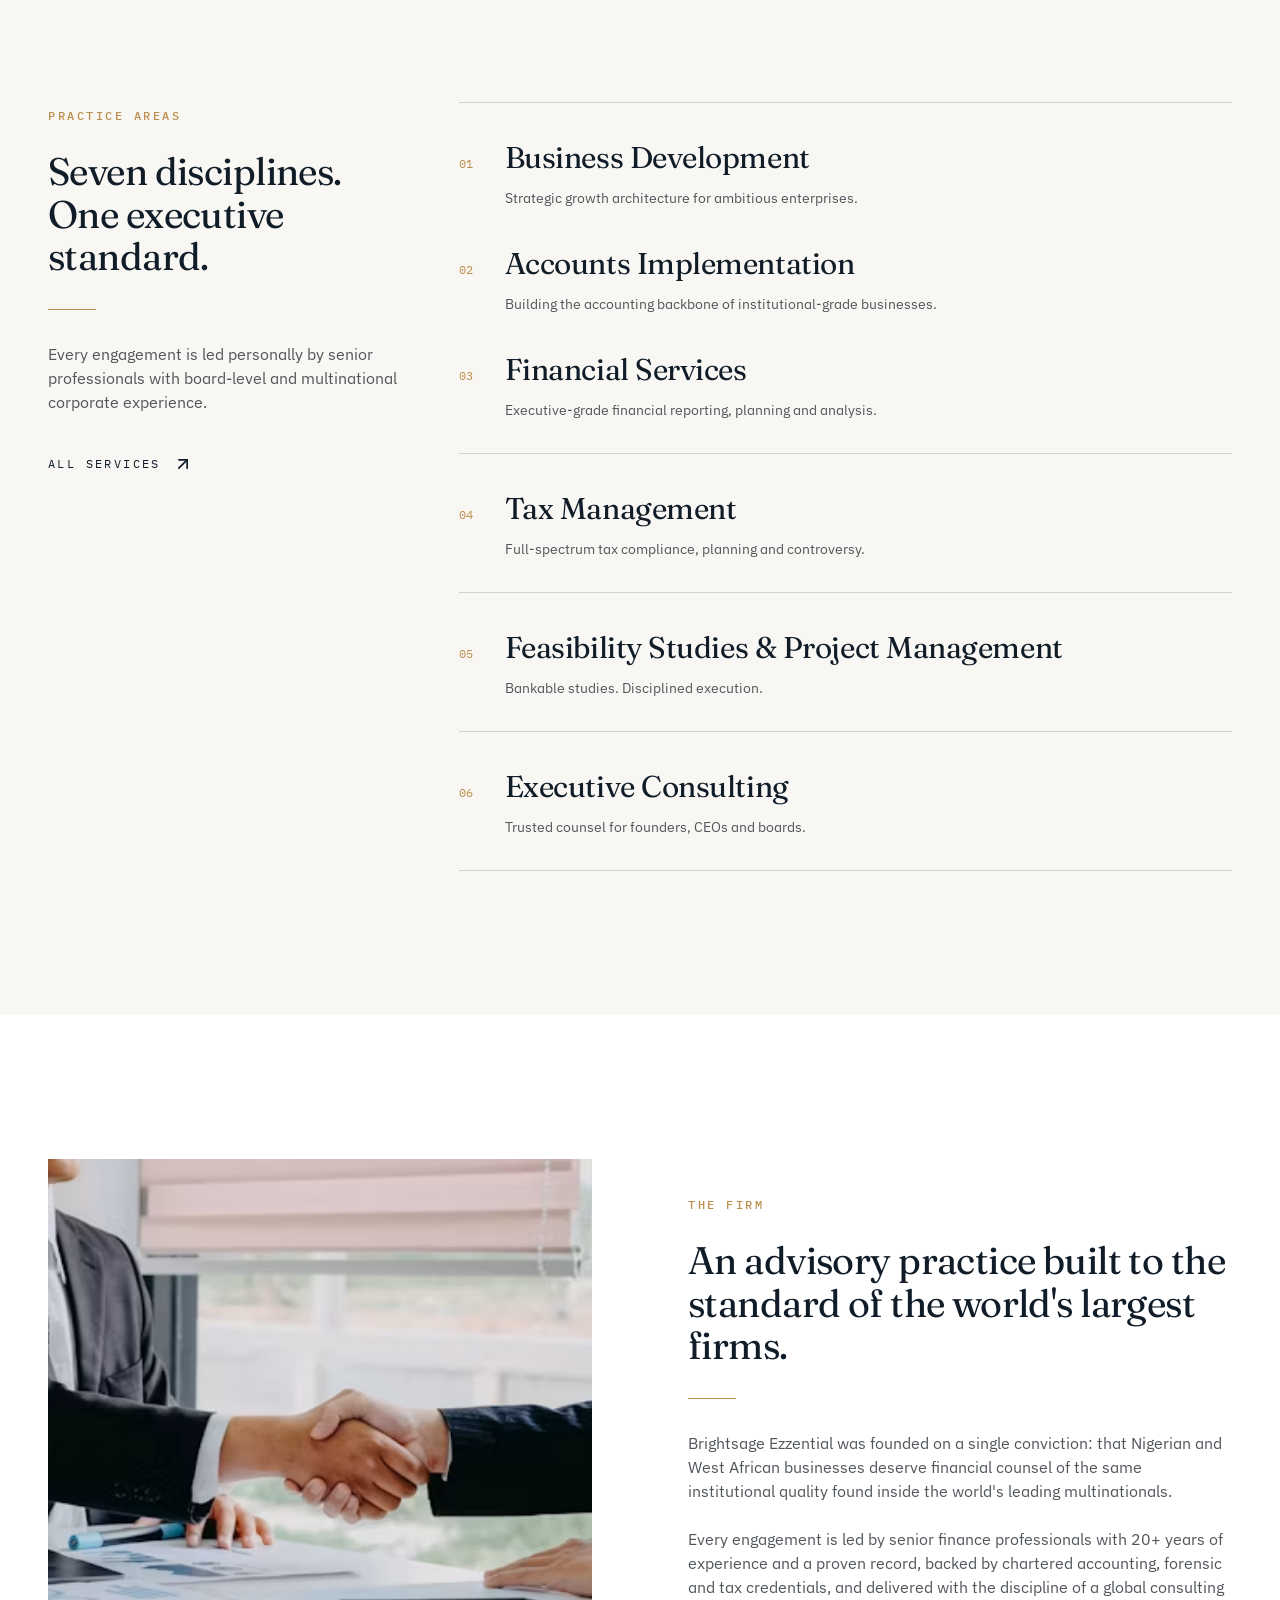
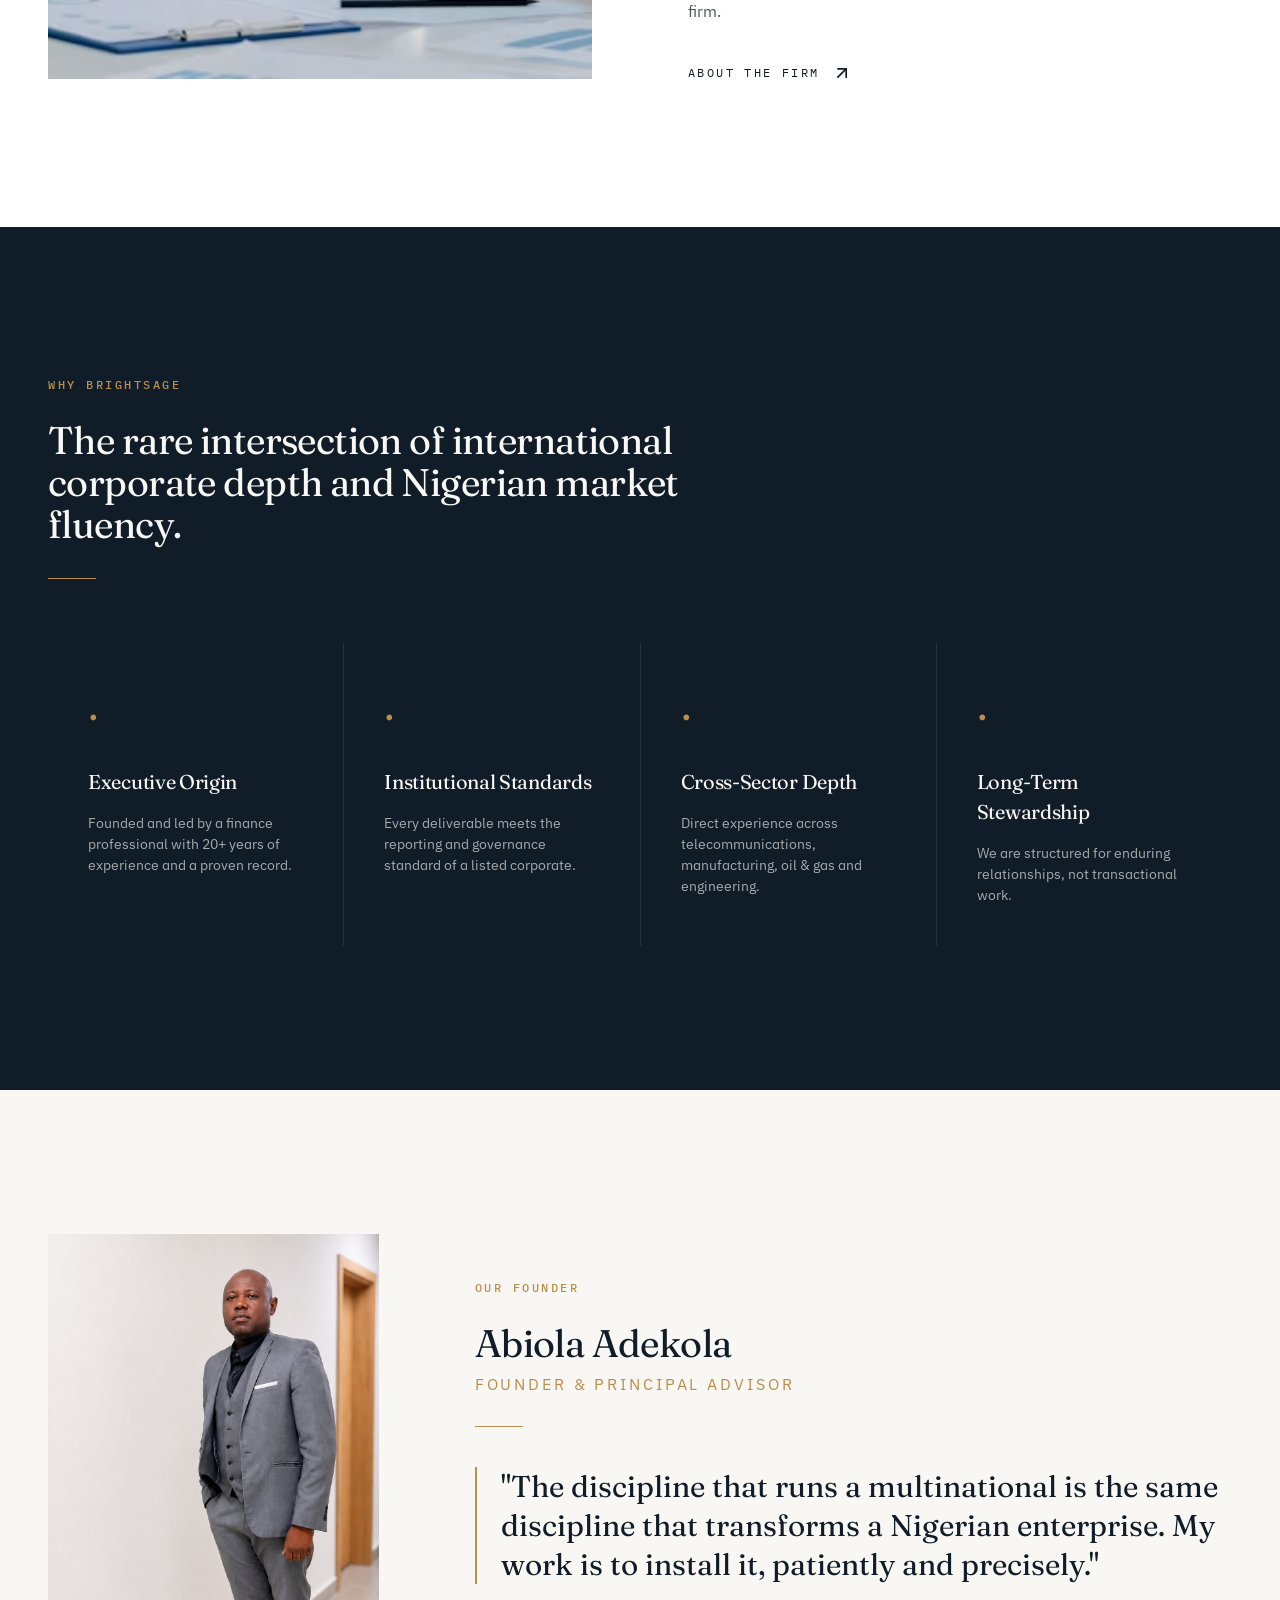
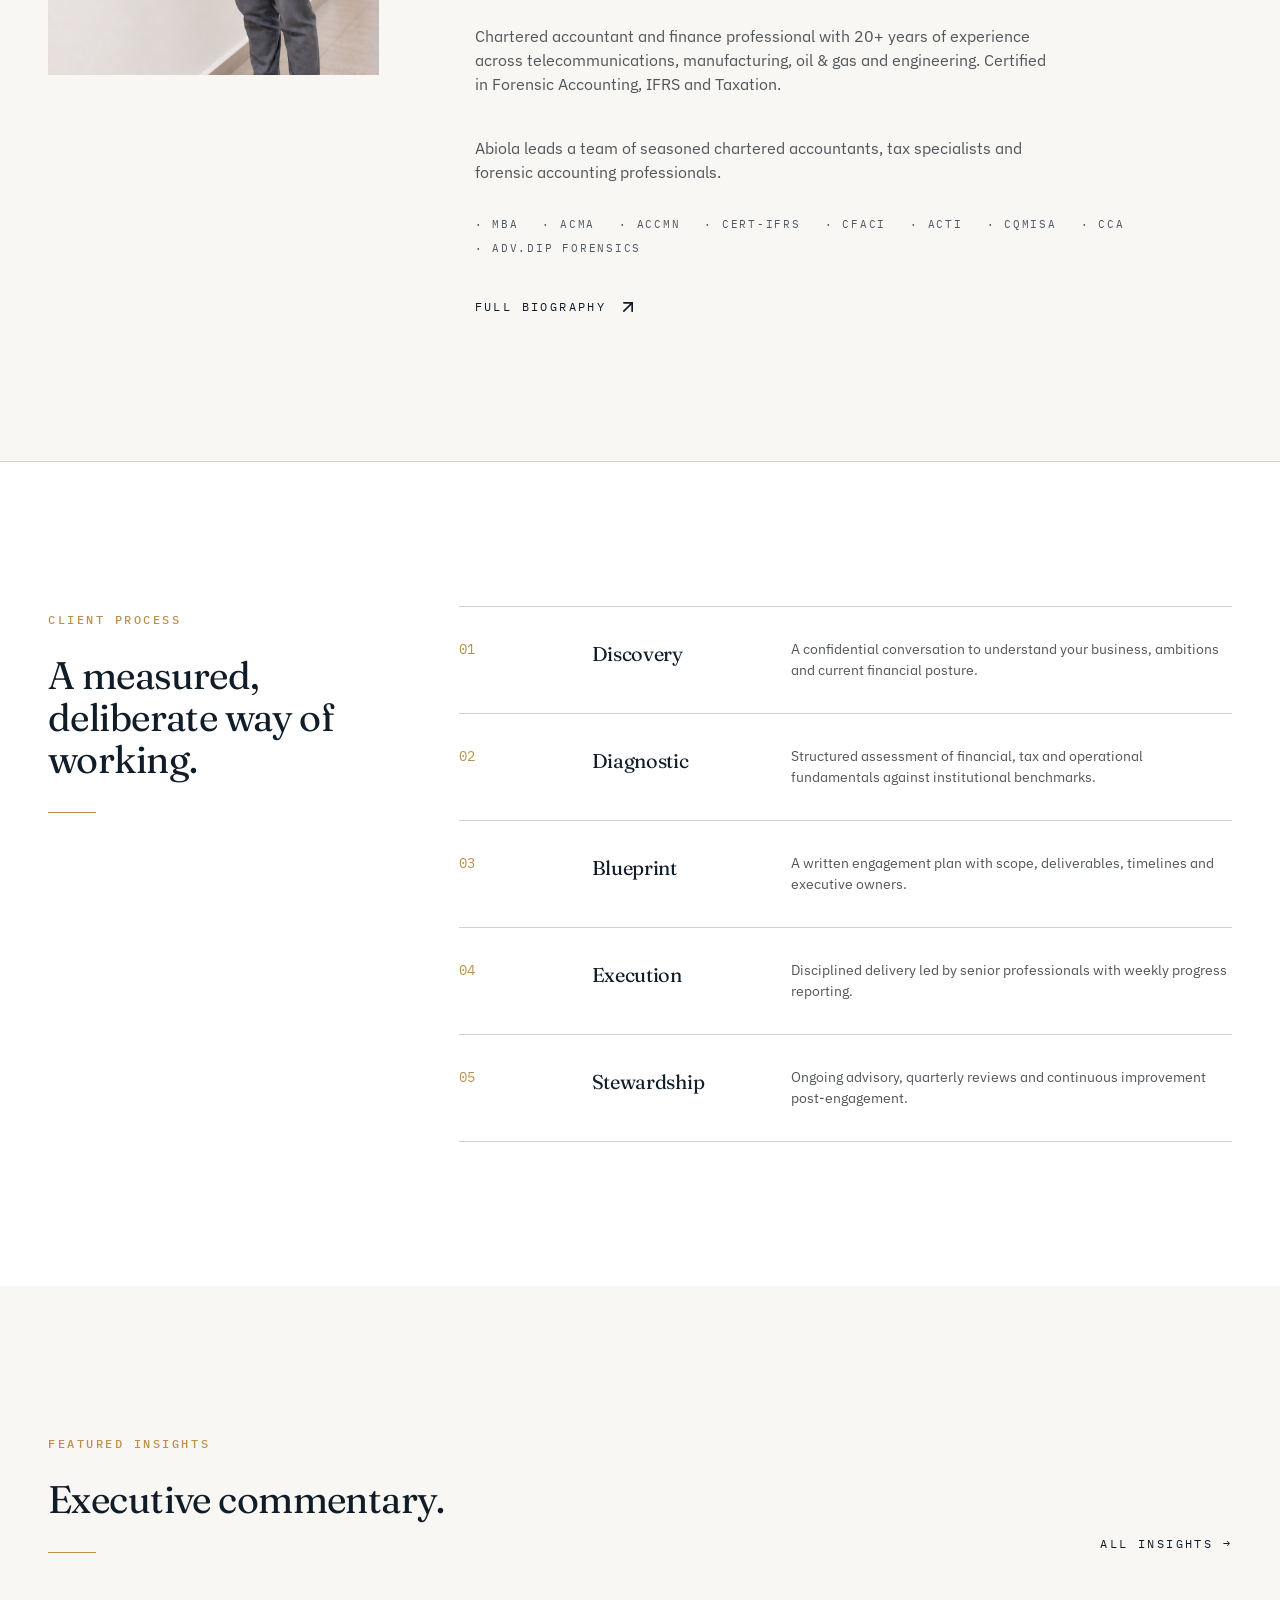
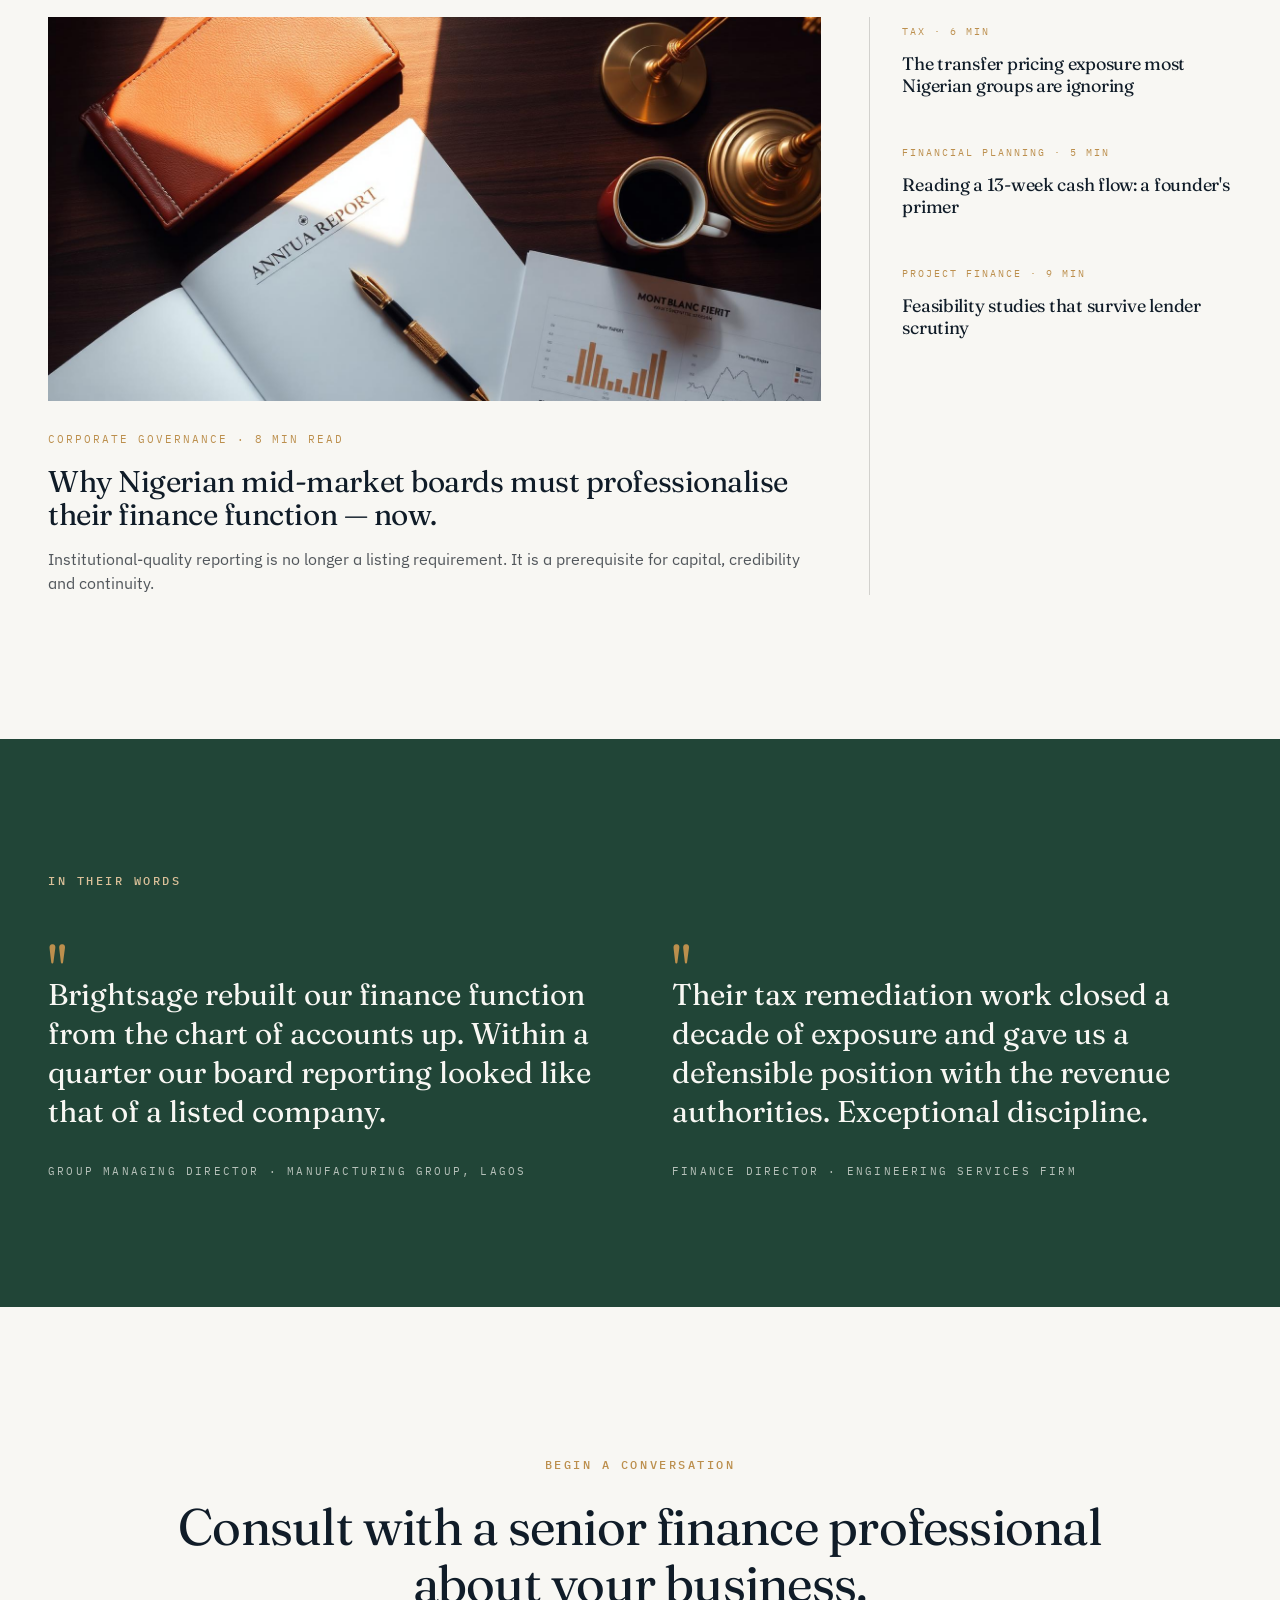
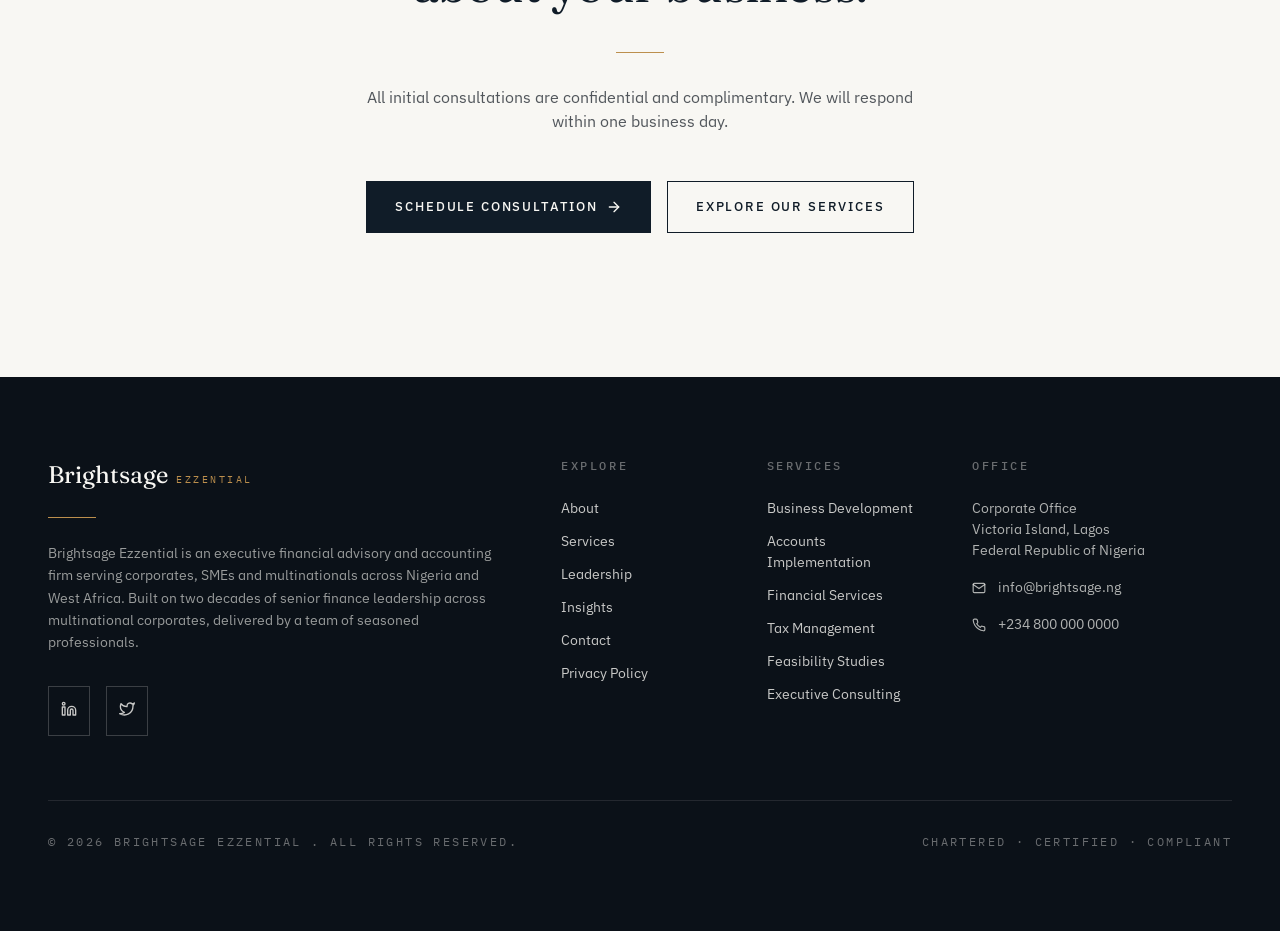
==== commit be3d6742: "Remove 'Global Services' from all pages, brand is now Brightsage Ezzential" ====
--- a/index.html
+++ b/index.html
@@ -3,7 +3,7 @@
 <head>
   <meta charset="utf-8">
   <meta name="viewport" content="width=device-width,initial-scale=1">
-  <title>Brightsage Ezzential Global Services — Executive Financial Advisory in Nigeria</title>
+  <title>Brightsage Ezzential  — Executive Financial Advisory in Nigeria</title>
   <meta name="description" content="Two decades of multinational financial discipline. Executive financial advisory, accounting, taxation and project finance for Nigerian and international businesses.">
   <link rel="icon" href="favicon.ico" type="image/x-icon">
   <link rel="stylesheet" href="css/index.css">
@@ -51,7 +51,7 @@
     <div class="hero-overlay-2"></div>
     <div class="hero-inner">
       <div class="hero-content">
-        <span class="eyebrow fade-up">Brightsage Ezzential Global Services</span>
+        <span class="eyebrow fade-up">Brightsage Ezzential </span>
         <h1 class="fade-up" style="animation-delay:120ms">Two decades of multinational financial discipline. Now helping Nigerian businesses build stronger financial futures.</h1>
         <span class="gold-rule fade-up" style="animation-delay:260ms"></span>
         <p class="hero-intro fade-up" style="animation-delay:340ms">Strategic financial advisory, accounting systems, taxation, project finance and executive consulting — built on international corporate experience.</p>
@@ -107,7 +107,7 @@
       <div class="trusted-list">
         <span>PMCH Limited</span>
         <span>Buyerstech & Communication LTD</span>
-        <span>Ezzential Global Services LTD</span>
+        <span>Ezzential  LTD</span>
         <span>Highgrade Projects LTD</span>
         <span>Brigooa Technologies LTD</span>
         <span>Priet Consulting LTD</span>
@@ -208,7 +208,7 @@
         <span class="eyebrow">The firm</span>
         <h2>An advisory practice built to the standard of the world's largest firms.</h2>
         <span class="gold-rule" style="margin-top:2rem"></span>
-        <p>Brightsage Ezzential Global Services was founded on a single conviction: that Nigerian and West African businesses deserve financial counsel of the same institutional quality found inside the world's leading multinationals.</p>
+        <p>Brightsage Ezzential  was founded on a single conviction: that Nigerian and West African businesses deserve financial counsel of the same institutional quality found inside the world's leading multinationals.</p>
         <p>Every engagement is led by senior finance professionals with 20+ years of experience and a proven record, backed by chartered accounting, forensic and tax credentials, and delivered with the discipline of a global consulting firm.</p>
         <a href="about.html" class="link-underline">About the firm
           <svg class="icon-arrow-up-right" viewBox="0 0 24 24" fill="none" stroke="currentColor" stroke-width="2" stroke-linecap="round" stroke-linejoin="round"><line x1="7" y1="17" x2="17" y2="7"/><polyline points="7 7 17 7 17 17"/></svg>
@@ -380,7 +380,7 @@
             <span class="footer-brand-sub">Ezzential</span>
           </div>
           <span class="gold-rule" style="margin-top:1.5rem"></span>
-          <p>Brightsage Ezzential Global Services is an executive financial advisory and accounting firm serving corporates, SMEs and multinationals across Nigeria and West Africa. Built on two decades of senior finance leadership across multinational corporates, delivered by a team of seasoned professionals.</p>
+          <p>Brightsage Ezzential  is an executive financial advisory and accounting firm serving corporates, SMEs and multinationals across Nigeria and West Africa. Built on two decades of senior finance leadership across multinational corporates, delivered by a team of seasoned professionals.</p>
           <div class="footer-social">
             <a href="#" aria-label="LinkedIn"><svg viewBox="0 0 24 24" fill="none" stroke="currentColor" stroke-width="2" stroke-linecap="round" stroke-linejoin="round"><path d="M16 8a6 6 0 0 1 6 6v7h-4v-7a2 2 0 0 0-2-2 2 2 0 0 0-2 2v7h-4v-7a6 6 0 0 1 6-6z"/><rect x="2" y="9" width="4" height="12"/><circle cx="4" cy="4" r="2"/></svg></a>
             <a href="#" aria-label="Twitter"><svg viewBox="0 0 24 24" fill="none" stroke="currentColor" stroke-width="2" stroke-linecap="round" stroke-linejoin="round"><path d="M23 3a10.9 10.9 0 0 1-3.14 1.53 4.48 4.48 0 0 0-7.86 3v1A10.66 10.66 0 0 1 3 4s-4 9 5 13a11.64 11.64 0 0 1-7 2c9 5 20 0 20-11.5a4.5 4.5 0 0 0-.08-.83A7.72 7.72 0 0 0 23 3z"/></svg></a>
@@ -418,7 +418,7 @@
         </div>
       </div>
       <div class="footer-bottom">
-        <p>© 2026 Brightsage Ezzential Global Services. All rights reserved.</p>
+        <p>© 2026 Brightsage Ezzential . All rights reserved.</p>
         <p>Chartered · Certified · Compliant</p>
       </div>
     </div>
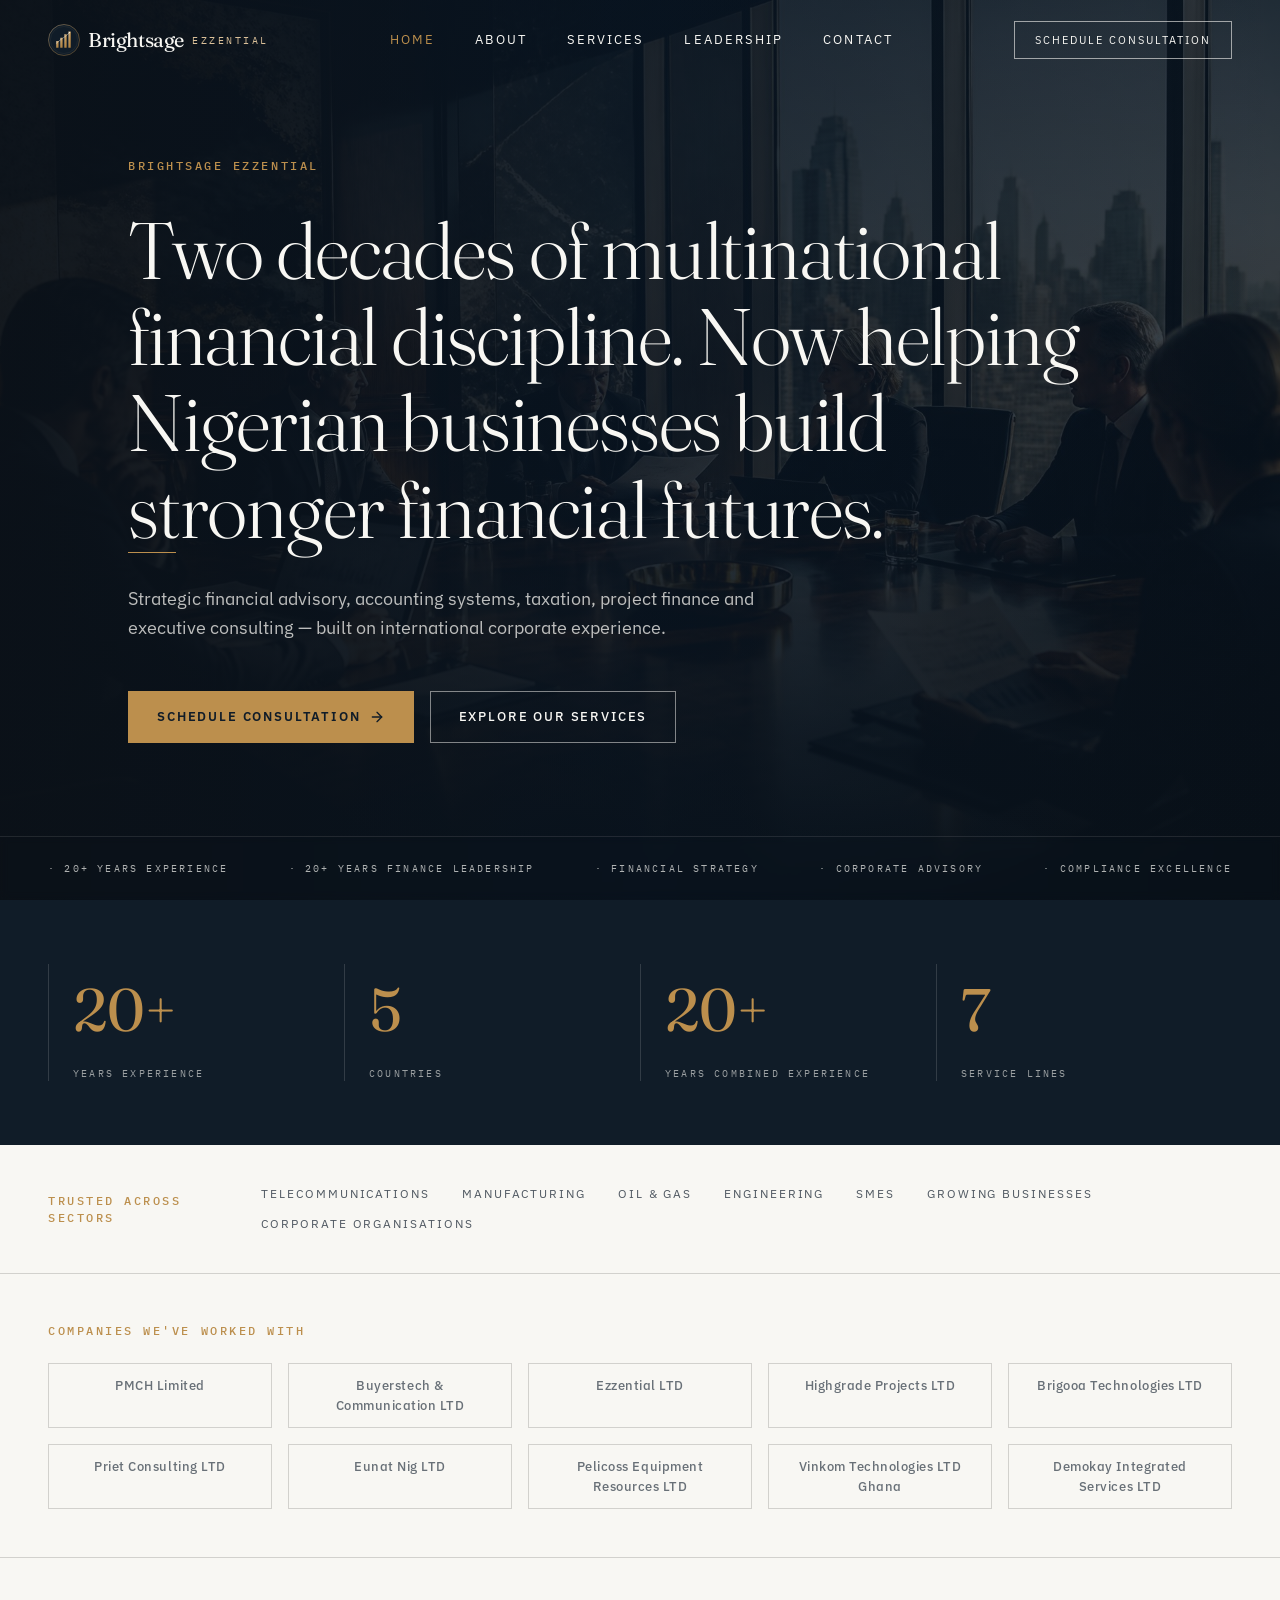
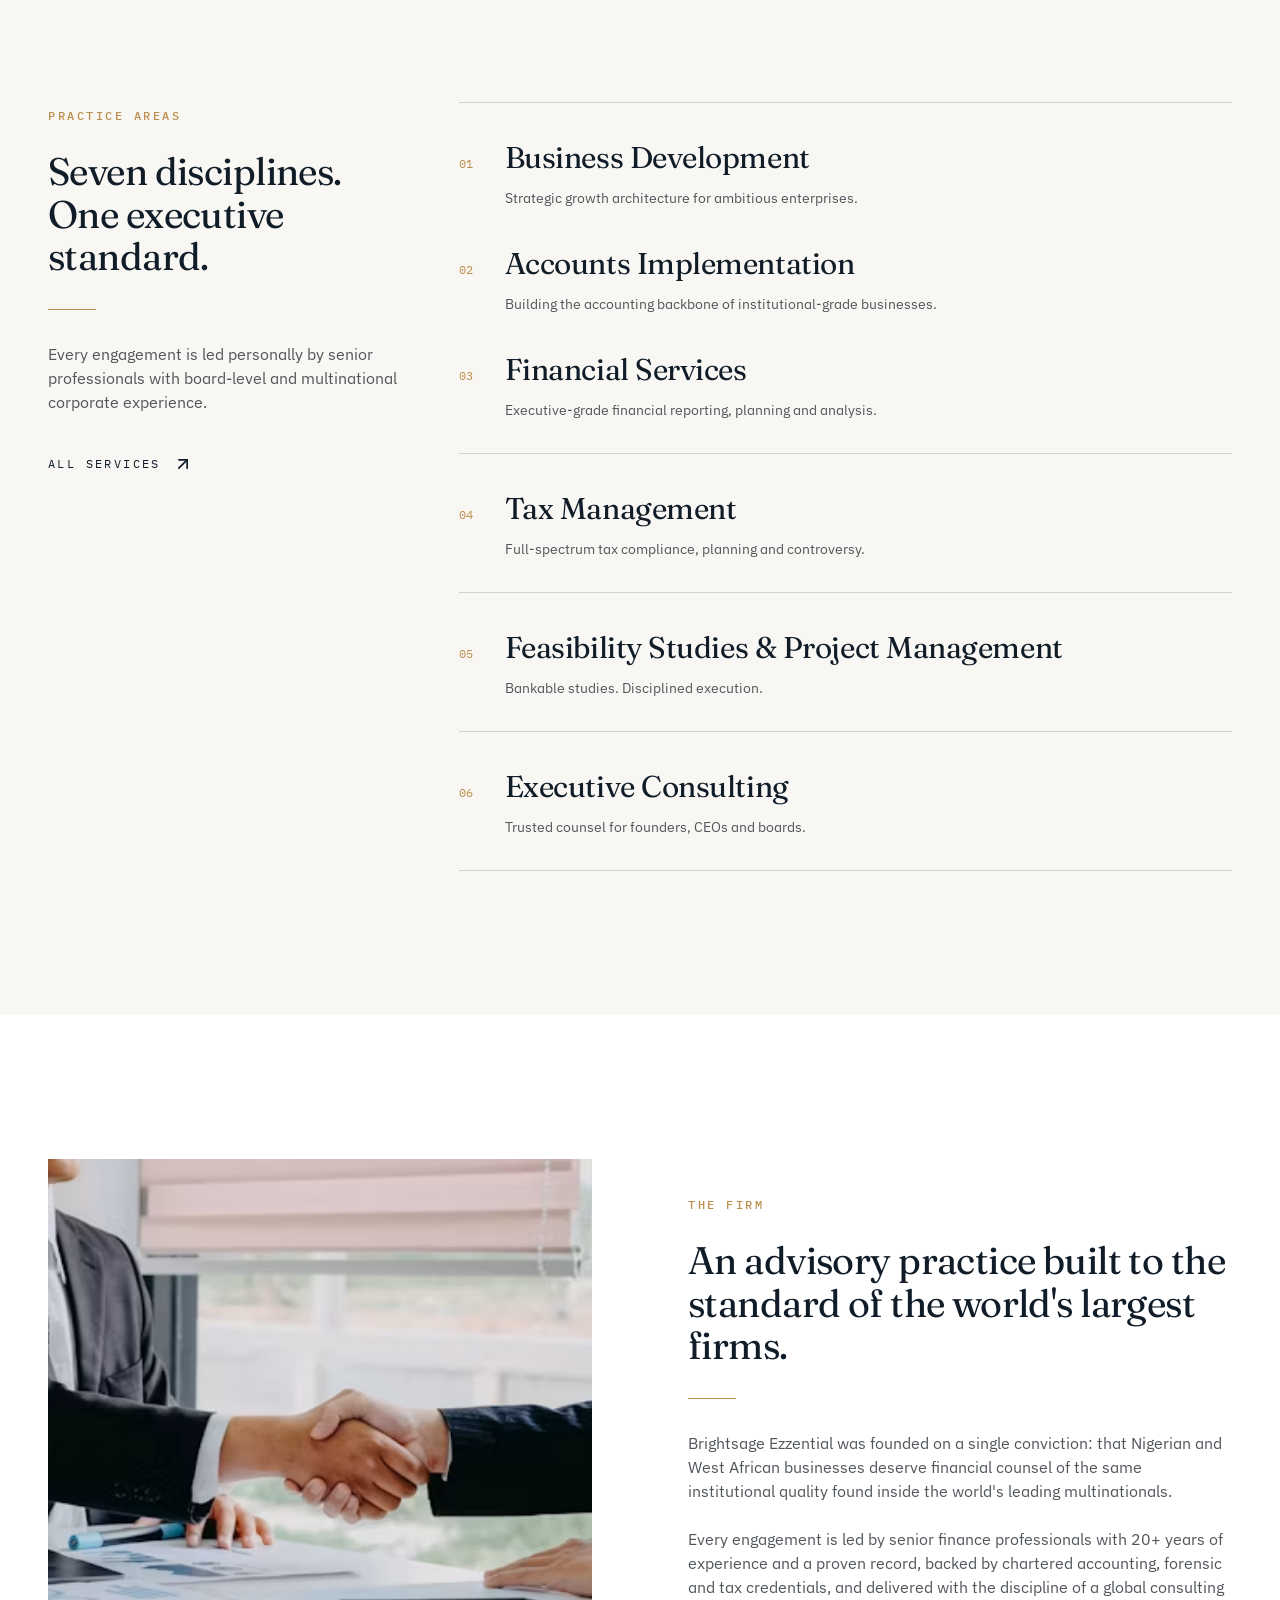
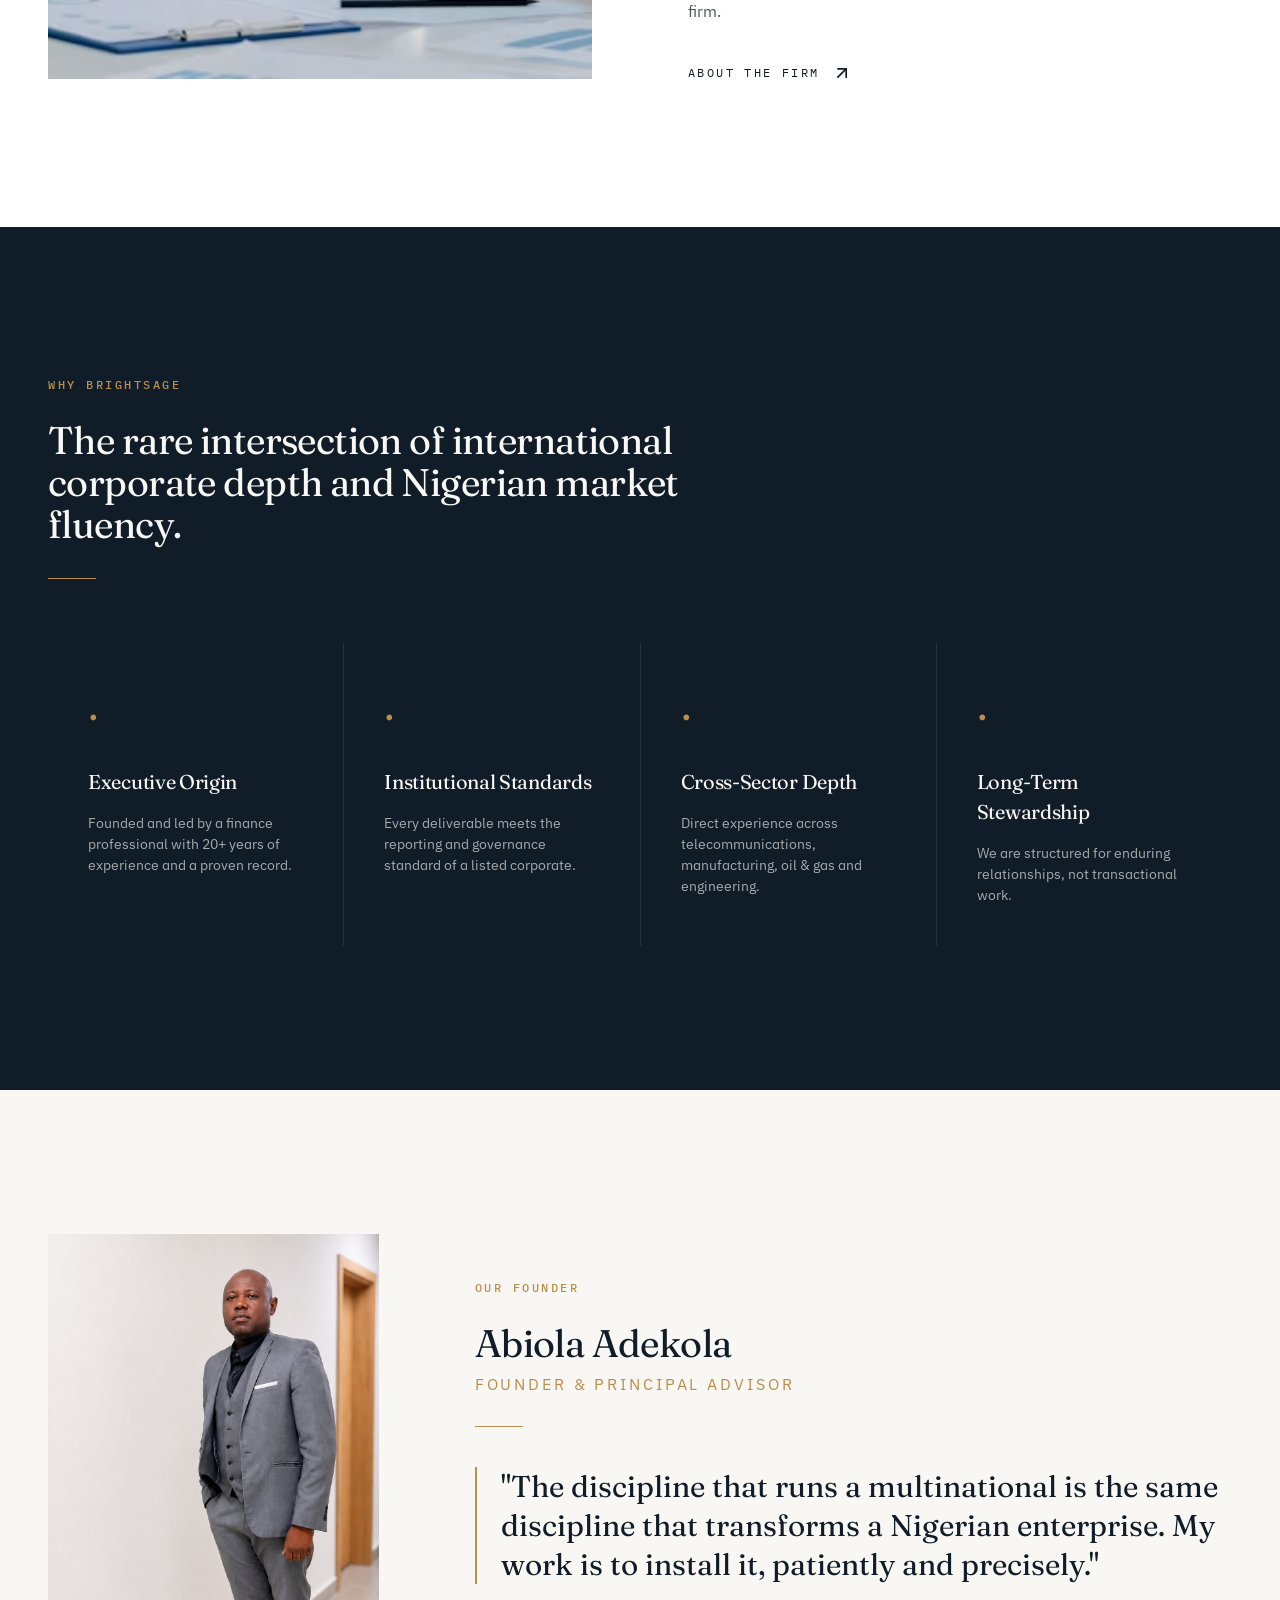
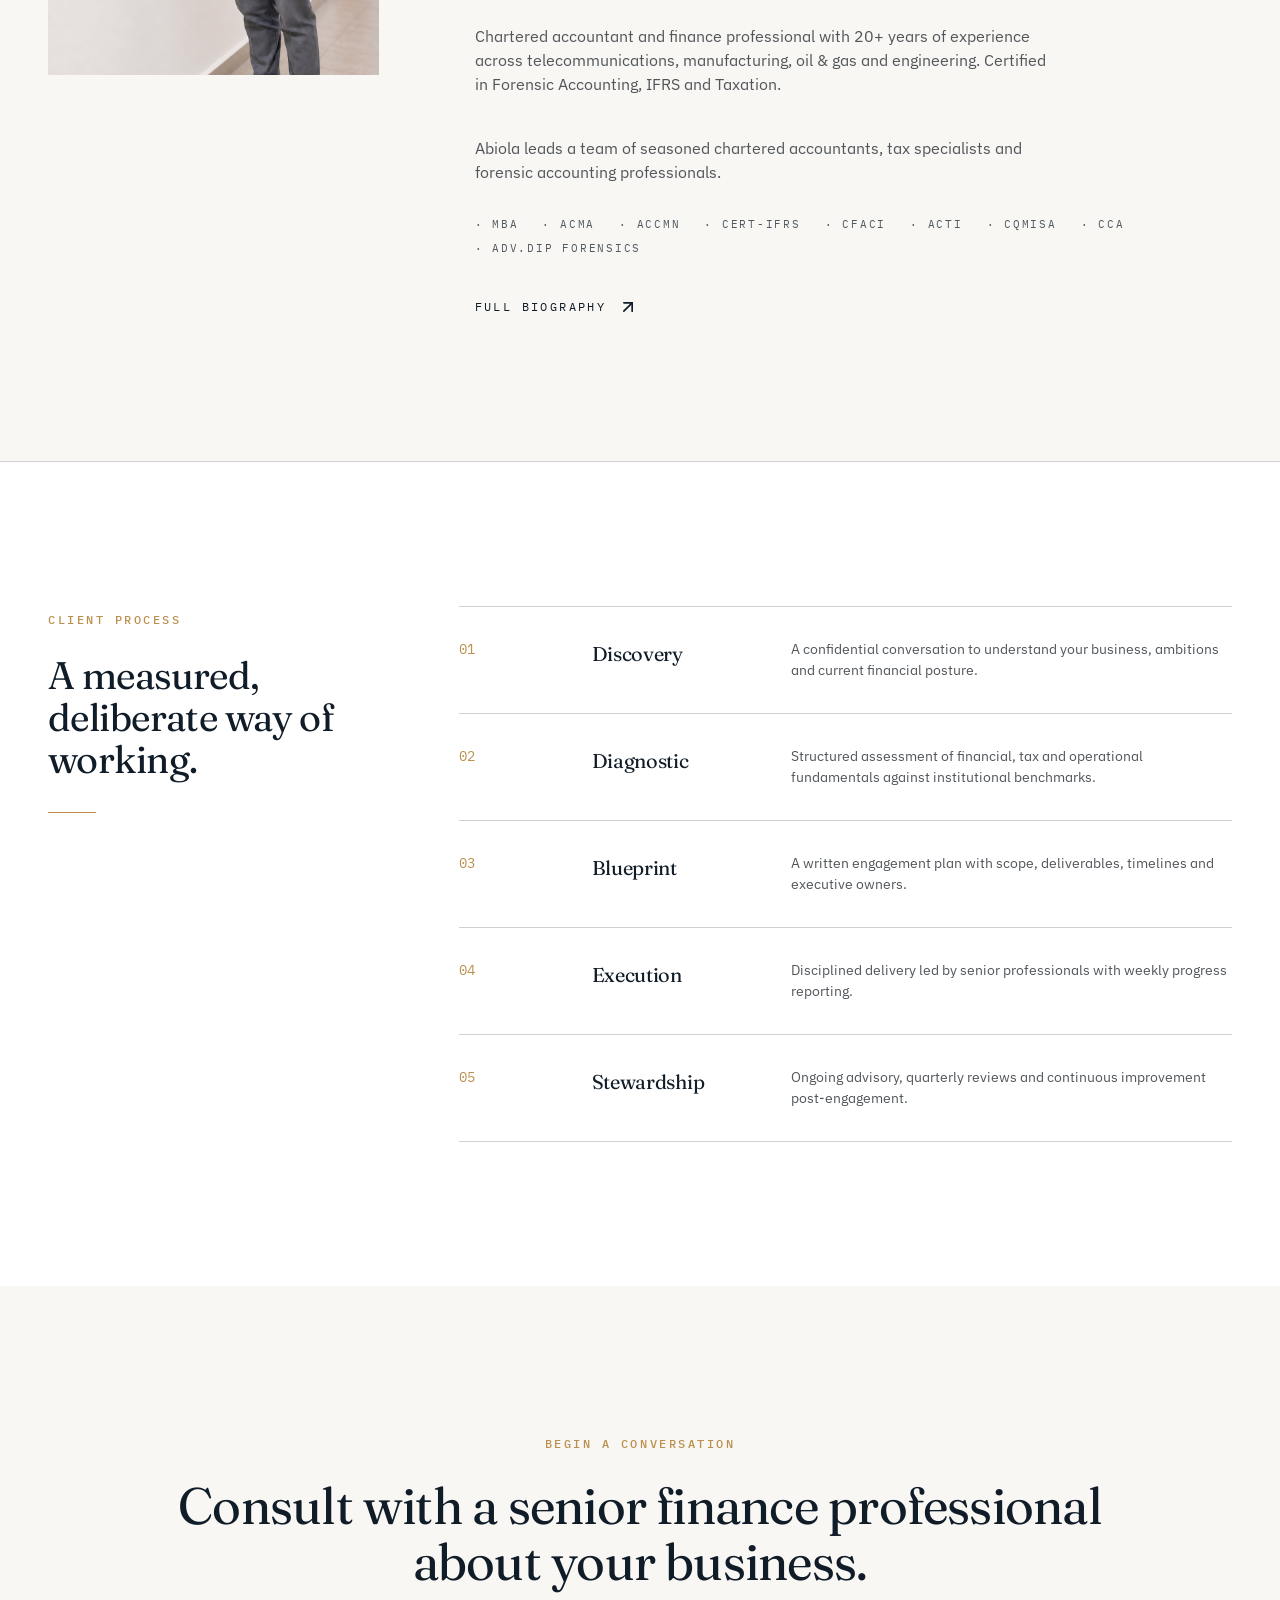
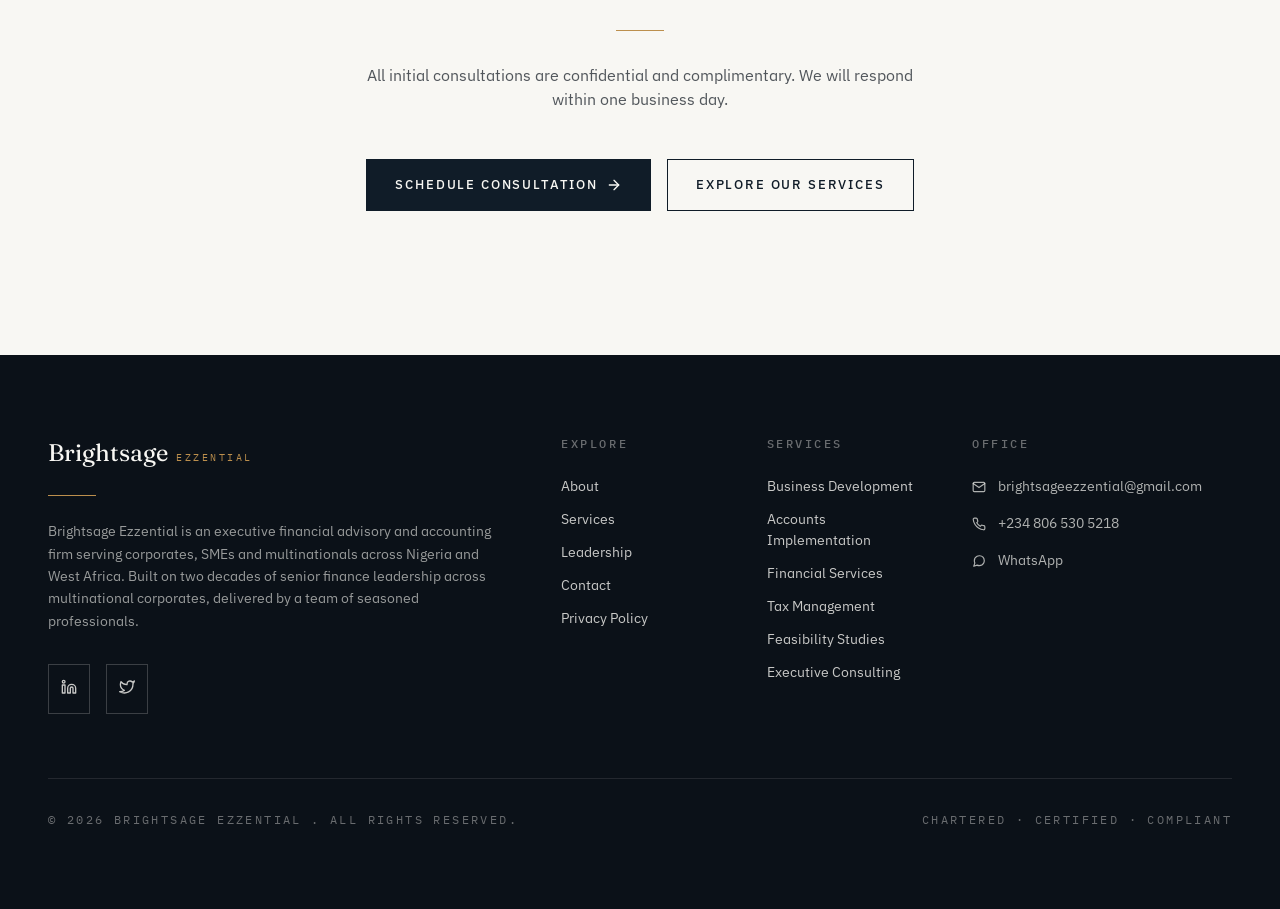
==== commit 0d17a31f: "Add robots.txt and sitemap.xml for SEO optimization - Created robots.txt to allow all user agents an" ====
--- a/index.html
+++ b/index.html
@@ -5,23 +5,27 @@
   <meta name="viewport" content="width=device-width,initial-scale=1">
   <title>Brightsage Ezzential  — Executive Financial Advisory in Nigeria</title>
   <meta name="description" content="Two decades of multinational financial discipline. Executive financial advisory, accounting, taxation and project finance for Nigerian and international businesses.">
-  <link rel="icon" href="favicon.ico" type="image/x-icon">
+  <link rel="icon" href="favicon.png" type="image/png"><link rel="apple-touch-icon" href="apple-touch-icon.png">
   <link rel="stylesheet" href="css/index.css">
+
+  <meta property="og:title" content="Brightsage Ezzential - Executive Financial Advisory in Nigeria">
+  <meta property="og:description" content="Two decades of multinational financial discipline. Executive financial advisory, accounting, taxation and project finance for Nigerian and international businesses.">
+  <meta property="og:type" content="website">
+  <meta property="og:image" content="assets/logo/Brightsage_Logo_Icon.png">
+  <meta name="twitter:card" content="summary">
+  <meta name="twitter:title" content="Brightsage Ezzential - Executive Financial Advisory in Nigeria">
+  <meta name="twitter:description" content="Two decades of multinational financial discipline. Executive financial advisory, accounting, taxation and project finance for Nigerian and international businesses.">
 </head>
 <body class="bg-ivory">
   <!-- ===== NAV ===== -->
   <header class="site-nav transparent" id="nav">
     <div class="site-nav-inner">
-      <a href="index.html" class="brand">
-        <span class="brand-name text-ivory" id="brandName">Brightsage</span>
-        <span class="brand-sub text-gold-soft" id="brandSub">Ezzential</span>
-      </a>
+      <a href="index.html" class="brand"><img src="assets/logo/Brightsage_Logo_Icon.svg" alt="" class="brand-mark"><span class="brand-name text-ivory" id="brandName">Brightsage</span><span class="brand-sub text-gold-soft" id="brandSub">Ezzential</span></a>
       <nav class="nav-links">
         <a href="index.html" class="text-ivory active">Home</a>
         <a href="about.html" class="text-ivory">About</a>
         <a href="services.html" class="text-ivory">Services</a>
         <a href="leadership.html" class="text-ivory">Leadership</a>
-        <a href="insights.html" class="text-ivory">Insights</a>
         <a href="contact.html" class="text-ivory">Contact</a>
       </nav>
       <div class="nav-cta">
@@ -37,7 +41,6 @@
         <a href="about.html">About</a>
         <a href="services.html">Services</a>
         <a href="leadership.html">Leadership</a>
-        <a href="insights.html">Insights</a>
         <a href="contact.html">Contact</a>
         <a href="contact.html" class="btn-primary">Schedule Consultation</a>
       </nav>
@@ -297,63 +300,6 @@
     </div>
   </section>
 
-  <!-- ===== INSIGHTS PREVIEW ===== -->
-  <section class="insights-preview">
-    <div class="insights-preview-inner">
-      <div class="insights-head">
-        <div>
-          <span class="eyebrow">Featured insights</span>
-          <h2>Executive commentary.</h2>
-          <span class="gold-rule" style="margin-top:2rem"></span>
-        </div>
-        <a href="insights.html" class="link-underline">All insights →</a>
-      </div>
-      <div class="insights-grid">
-        <article class="insights-featured">
-          <img src="assets/insights-desk.jpg" alt="" loading="lazy">
-          <div style="margin-top:1.5rem">
-            <span class="insights-featured-meta">Corporate governance · 8 min read</span>
-            <h3>Why Nigerian mid-market boards must professionalise their finance function — now.</h3>
-            <p>Institutional-quality reporting is no longer a listing requirement. It is a prerequisite for capital, credibility and continuity.</p>
-          </div>
-        </article>
-        <div class="insights-side">
-          <article>
-            <span class="insights-side-meta">Tax · 6 min</span>
-            <h4>The transfer pricing exposure most Nigerian groups are ignoring</h4>
-          </article>
-          <article>
-            <span class="insights-side-meta">Financial planning · 5 min</span>
-            <h4>Reading a 13-week cash flow: a founder's primer</h4>
-          </article>
-          <article>
-            <span class="insights-side-meta">Project finance · 9 min</span>
-            <h4>Feasibility studies that survive lender scrutiny</h4>
-          </article>
-        </div>
-      </div>
-    </div>
-  </section>
-
-  <!-- ===== TESTIMONIALS ===== -->
-  <section class="testimonials">
-    <div class="testimonials-inner">
-      <span class="eyebrow">In their words</span>
-      <div class="testimonials-grid">
-        <figure class="testimonial">
-          <span class="testimonial-quote-mark">"</span>
-          <blockquote>Brightsage rebuilt our finance function from the chart of accounts up. Within a quarter our board reporting looked like that of a listed company.</blockquote>
-          <figcaption>Group Managing Director · Manufacturing Group, Lagos</figcaption>
-        </figure>
-        <figure class="testimonial">
-          <span class="testimonial-quote-mark">"</span>
-          <blockquote>Their tax remediation work closed a decade of exposure and gave us a defensible position with the revenue authorities. Exceptional discipline.</blockquote>
-          <figcaption>Finance Director · Engineering Services Firm</figcaption>
-        </figure>
-      </div>
-    </div>
-  </section>
-
   <!-- ===== CTA ===== -->
   <section class="cta">
     <div class="cta-inner">
@@ -392,7 +338,6 @@
             <li><a href="about.html" class="link-underline">About</a></li>
             <li><a href="services.html" class="link-underline">Services</a></li>
             <li><a href="leadership.html" class="link-underline">Leadership</a></li>
-            <li><a href="insights.html" class="link-underline">Insights</a></li>
             <li><a href="contact.html" class="link-underline">Contact</a></li>
             <li><a href="privacy.html" class="link-underline">Privacy Policy</a></li>
           </ul>
@@ -411,9 +356,9 @@
         <div class="footer-col col-3">
           <div class="eyebrow">Office</div>
           <address class="footer-address">
-            <p>Corporate Office<br>Victoria Island, Lagos<br>Federal Republic of Nigeria</p>
-            <a href="mailto:info@brightsage.ng"><svg viewBox="0 0 24 24" fill="none" stroke="currentColor" stroke-width="2" stroke-linecap="round" stroke-linejoin="round"><path d="M4 4h16c1.1 0 2 .9 2 2v12c0 1.1-.9 2-2 2H4c-1.1 0-2-.9-2-2V6c0-1.1.9-2 2-2z"/><polyline points="22,6 12,13 2,6"/></svg> info@brightsage.ng</a>
-            <a href="tel:+2348000000000"><svg viewBox="0 0 24 24" fill="none" stroke="currentColor" stroke-width="2" stroke-linecap="round" stroke-linejoin="round"><path d="M22 16.92v3a2 2 0 0 1-2.18 2 19.79 19.79 0 0 1-8.63-3.07 19.5 19.5 0 0 1-6-6 19.79 19.79 0 0 1-3.07-8.67A2 2 0 0 1 4.11 2h3a2 2 0 0 1 2 1.72 12.84 12.84 0 0 0 .7 2.81 2 2 0 0 1-.45 2.11L8.09 9.91a16 16 0 0 0 6 6l1.27-1.27a2 2 0 0 1 2.11-.45 12.84 12.84 0 0 0 2.81.7A2 2 0 0 1 22 16.92z"/></svg> +234 800 000 0000</a>
+            <!--<p>Corporate Office<br>Victoria Island, Lagos<br>Federal Republic of Nigeria</p> -->
+            <a href="mailto:brightsageezzential@gmail.com"><svg viewBox="0 0 24 24" fill="none" stroke="currentColor" stroke-width="2" stroke-linecap="round" stroke-linejoin="round"><path d="M4 4h16c1.1 0 2 .9 2 2v12c0 1.1-.9 2-2 2H4c-1.1 0-2-.9-2-2V6c0-1.1.9-2 2-2z"/><polyline points="22,6 12,13 2,6"/></svg>brightsageezzential@gmail.com</a>
+            <a href="tel:+2348065305218"><svg viewBox="0 0 24 24" fill="none" stroke="currentColor" stroke-width="2" stroke-linecap="round" stroke-linejoin="round"><path d="M22 16.92v3a2 2 0 0 1-2.18 2 19.79 19.79 0 0 1-8.63-3.07 19.5 19.5 0 0 1-6-6 19.79 19.79 0 0 1-3.07-8.67A2 2 0 0 1 4.11 2h3a2 2 0 0 1 2 1.72 12.84 12.84 0 0 0 .7 2.81 2 2 0 0 1-.45 2.11L8.09 9.91a16 16 0 0 0 6 6l1.27-1.27a2 2 0 0 1 2.11-.45 12.84 12.84 0 0 0 2.81.7A2 2 0 0 1 22 16.92z"/></svg> +234 806 530 5218</a><a href="https://wa.me/2348065305218"><svg viewBox="0 0 24 24" fill="none" stroke="currentColor" stroke-width="2" stroke-linecap="round" stroke-linejoin="round"><path d="M21 11.5a8.38 8.38 0 0 1-.9 3.8 8.5 8.5 0 0 1-7.6 4.7 8.38 8.38 0 0 1-3.8-.9L3 21l1.9-5.7a8.38 8.38 0 0 1-.9-3.8 8.5 8.5 0 0 1 4.7-7.6 8.38 8.38 0 0 1 3.8-.9h.5a8.48 8.48 0 0 1 8 8v.5z"/></svg> WhatsApp</a>
           </address>
         </div>
       </div>
--- a/css/index.css
+++ b/css/index.css
@@ -65,7 +65,8 @@
 .site-nav-inner { max-width: 1280px; margin-inline: auto; padding-inline: 1.5rem; display: flex; align-items: center; justify-content: space-between; height: 5rem; }
 @media (min-width:768px){ .site-nav-inner{ padding-inline:2.5rem; } }
 @media (min-width:1280px){ .site-nav-inner{ padding-inline:3rem; } }
-.brand { display: flex; align-items: baseline; gap: .5rem; }
+.brand { display: flex; align-items: center; gap: .5rem; }
+.brand-mark { width: 32px; height: 32px; flex-shrink: 0; }
 .brand-name { font-family: var(--font-display); font-size: 1.25rem; letter-spacing: -.02em; transition: color 300ms; }
 .brand-name.text-navy { color: var(--navy); }
 .brand-name.text-ivory { color: var(--ivory); }
@@ -244,42 +245,6 @@
 @media (max-width:767px){ .process-list li{ grid-template-columns:1fr; gap:.75rem; } .process-num, .process-title, .process-desc{ grid-column:span 1; min-width:0; } }
 
 /* ===== Insights Preview ===== */
-.insights-preview { background: var(--ivory); padding-block: 7rem; }
-@media (min-width:768px){ .insights-preview{ padding-block:9rem; } }
-.insights-preview-inner { max-width: 1280px; margin-inline: auto; padding-inline: 1.5rem; }
-@media (min-width:768px){ .insights-preview-inner{ padding-inline:2.5rem; } }
-@media (min-width:1280px){ .insights-preview-inner{ padding-inline:3rem; } }
-.insights-head { display: flex; align-items: flex-end; justify-content: space-between; }
-.insights-head h2 { margin-top: 1.5rem; font-size: clamp(2.25rem,3vw,3rem); line-height: 1.1; }
-.insights-head .link-underline { display: none; font-family: var(--font-mono); font-size: 12px; text-transform: uppercase; letter-spacing: .2em; color: var(--navy); }
-@media (min-width:768px){ .insights-head .link-underline{ display:inline-block; } }
-.insights-grid { margin-top: 4rem; display: grid; gap: 3rem; }
-@media (min-width:1024px){ .insights-grid{ grid-template-columns:repeat(3,1fr); } }
-.insights-featured { min-width: 0; }
-@media (min-width:1024px){ .insights-featured{ grid-column:span 2; } }
-.insights-featured img { height: 24rem; width: 100%; object-fit: cover; }
-.insights-featured-meta { margin-top: 1.5rem; font-family: var(--font-mono); font-size: 11px; text-transform: uppercase; letter-spacing: .18em; color: var(--gold); }
-.insights-featured h3 { margin-top: 1rem; font-size: 1.875rem; line-height: 1.1; }
-.insights-featured p { margin-top: 1rem; color: var(--muted-foreground); }
-.insights-side { display: flex; flex-direction: column; gap: 2.5rem; border-left: 1px solid var(--hairline); padding-left: 2rem; min-width: 0; }
-@media (min-width:1024px){ .insights-side{ grid-column:span 1; } }
-.insights-side-meta { font-family: var(--font-mono); font-size: 10px; text-transform: uppercase; letter-spacing: .2em; color: var(--gold); }
-.insights-side h4 { margin-top: .75rem; font-size: 1.125rem; line-height: 1.25; }
-
-/* ===== Testimonials ===== */
-.testimonials { background: var(--emerald); color: var(--ivory); padding-block: 6rem; }
-@media (min-width:768px){ .testimonials{ padding-block:8rem; } }
-.testimonials-inner { max-width: 1280px; margin-inline: auto; padding-inline: 1.5rem; }
-@media (min-width:768px){ .testimonials-inner{ padding-inline:2.5rem; } }
-@media (min-width:1280px){ .testimonials-inner{ padding-inline:3rem; } }
-.testimonials .eyebrow { color: var(--gold-soft); }
-.testimonials-grid { margin-top: 3rem; display: grid; gap: 4rem; }
-@media (min-width:768px){ .testimonials-grid{ grid-template-columns:repeat(2,1fr); } }
-.testimonial-quote-mark { font-family: var(--font-display); font-size: 3.75rem; color: var(--gold); line-height: 1; }
-.testimonial blockquote { margin-top: -1.5rem; font-family: var(--font-display); font-size: 1.5rem; line-height: 1.3; color: var(--ivory); }
-@media (min-width:768px){ .testimonial blockquote{ font-size:1.875rem; } }
-.testimonial figcaption { margin-top: 2rem; font-family: var(--font-mono); font-size: 11px; text-transform: uppercase; letter-spacing: .2em; color: rgba(247,246,242,.7); }
-
 /* ===== CTA ===== */
 .cta { background: var(--ivory); padding-block: 7rem; }
 @media (min-width:768px){ .cta{ padding-block:9rem; } }
@@ -303,6 +268,8 @@
 @media (min-width:1024px){ .footer-grid{ grid-template-columns:repeat(12,1fr); } }
 .footer-brand { }
 @media (min-width:1024px){ .footer-brand{ grid-column:span 5; } }
+.footer-brand-header { display: flex; align-items: center; gap: .75rem; }
+.footer-brand-mark { width: 40px; height: 40px; flex-shrink: 0; }
 .footer-brand-name { font-family: var(--font-display); font-size: 1.5rem; color: var(--ivory); }
 .footer-brand-sub { font-family: var(--font-mono); font-size: 10px; text-transform: uppercase; letter-spacing: .25em; color: var(--gold); }
 .footer-brand .gold-rule { margin-top: 1.5rem; }
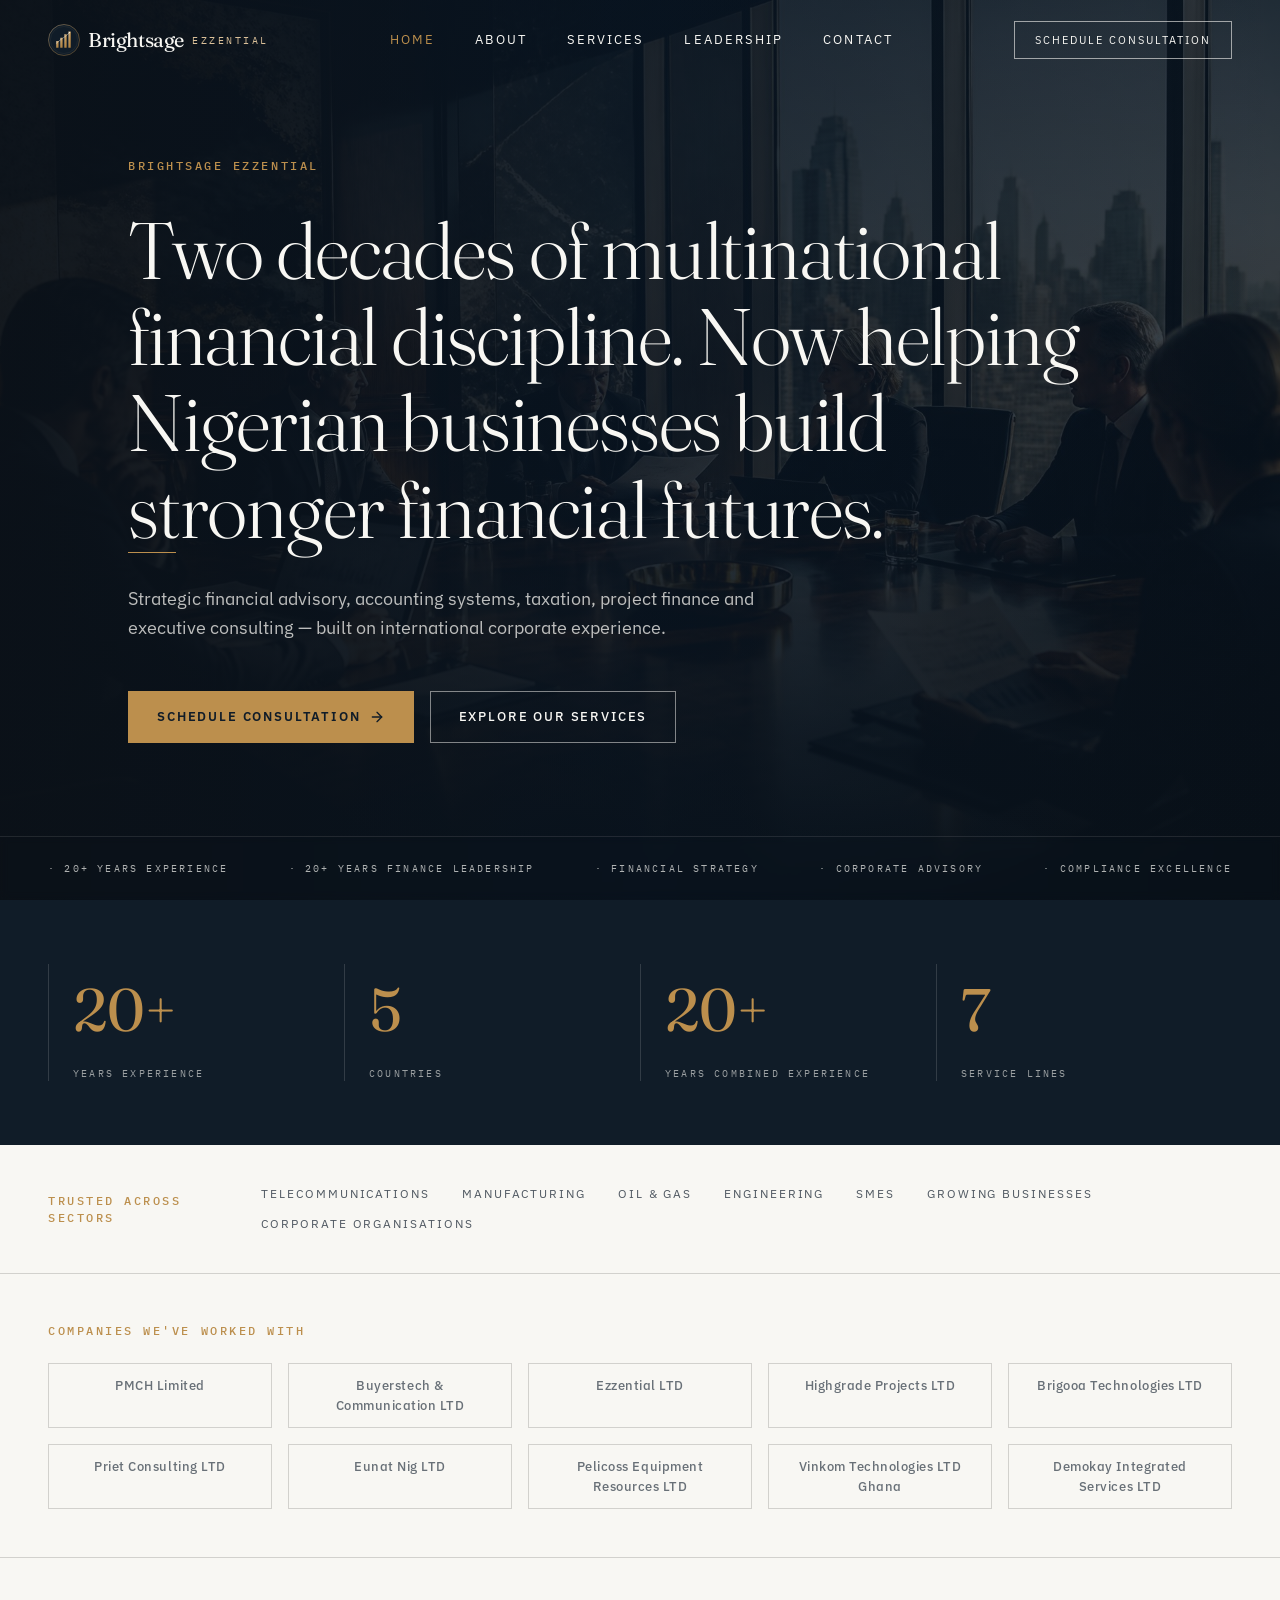
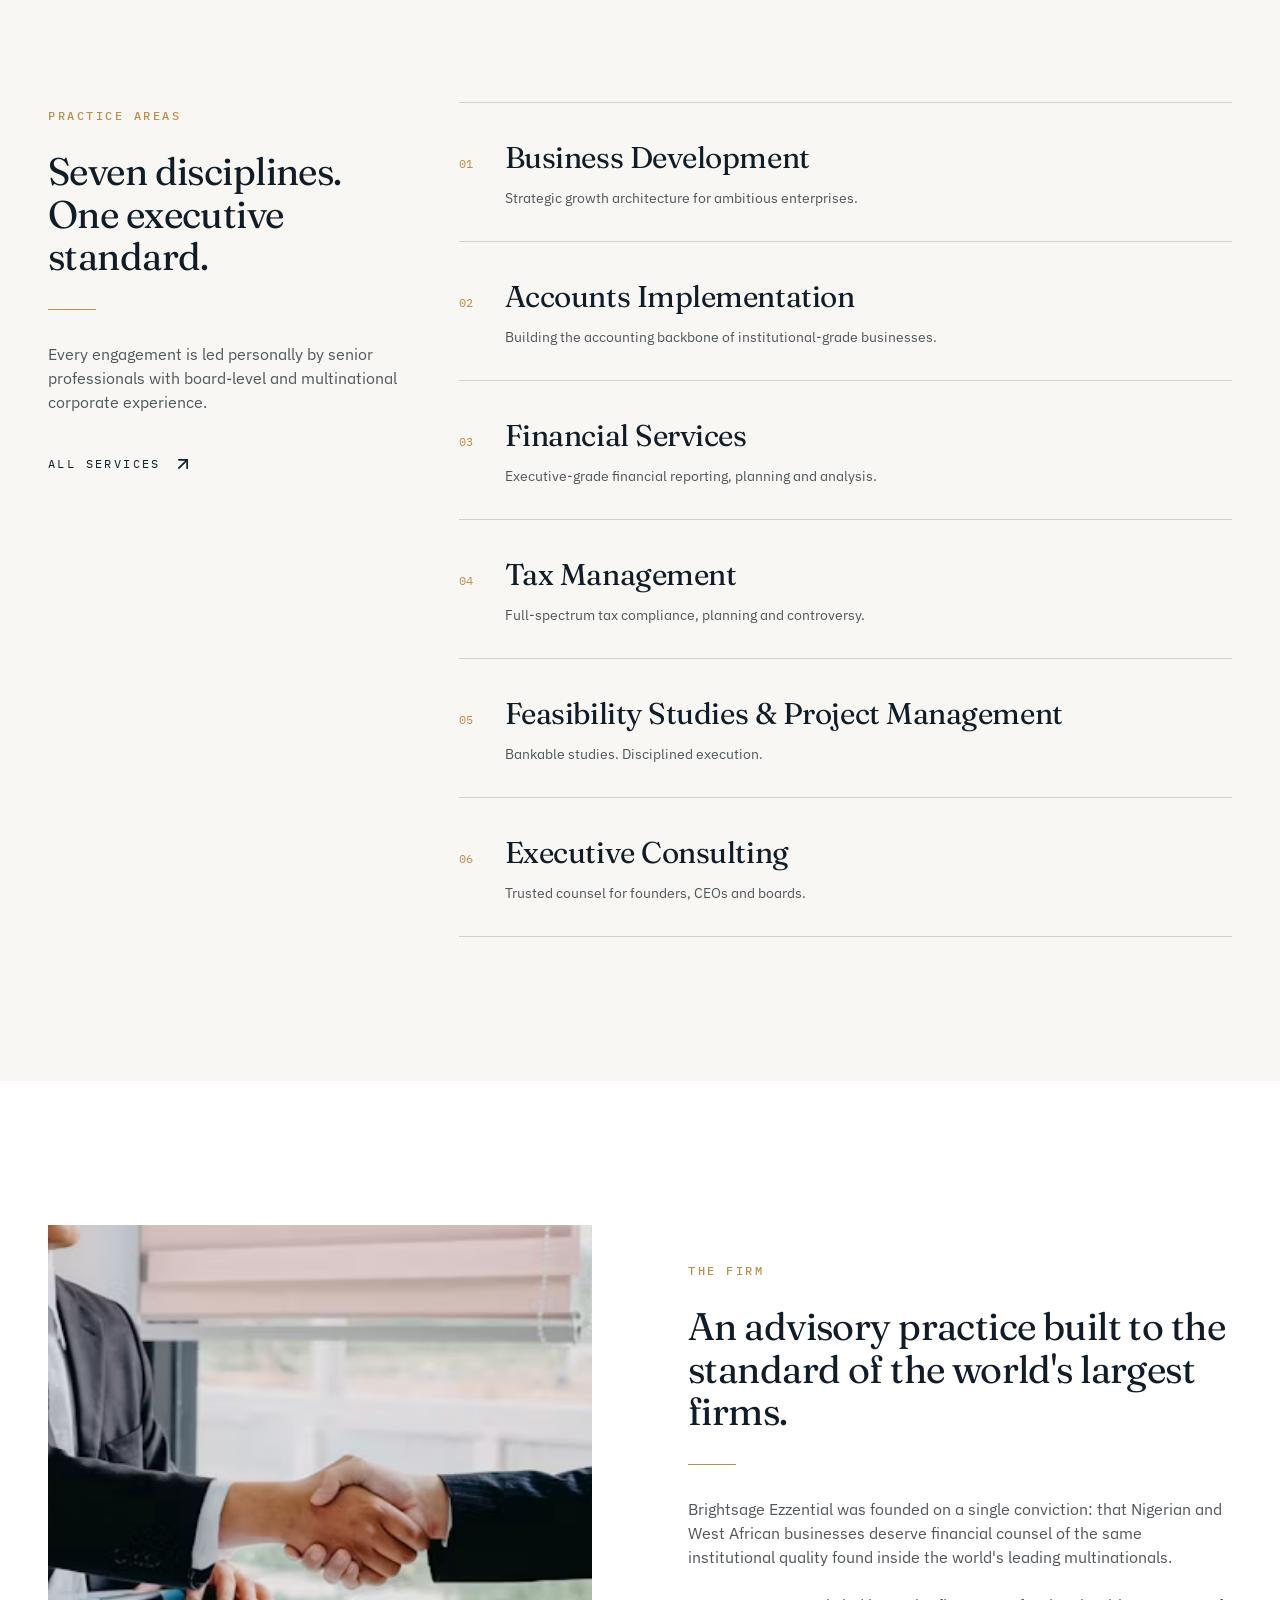
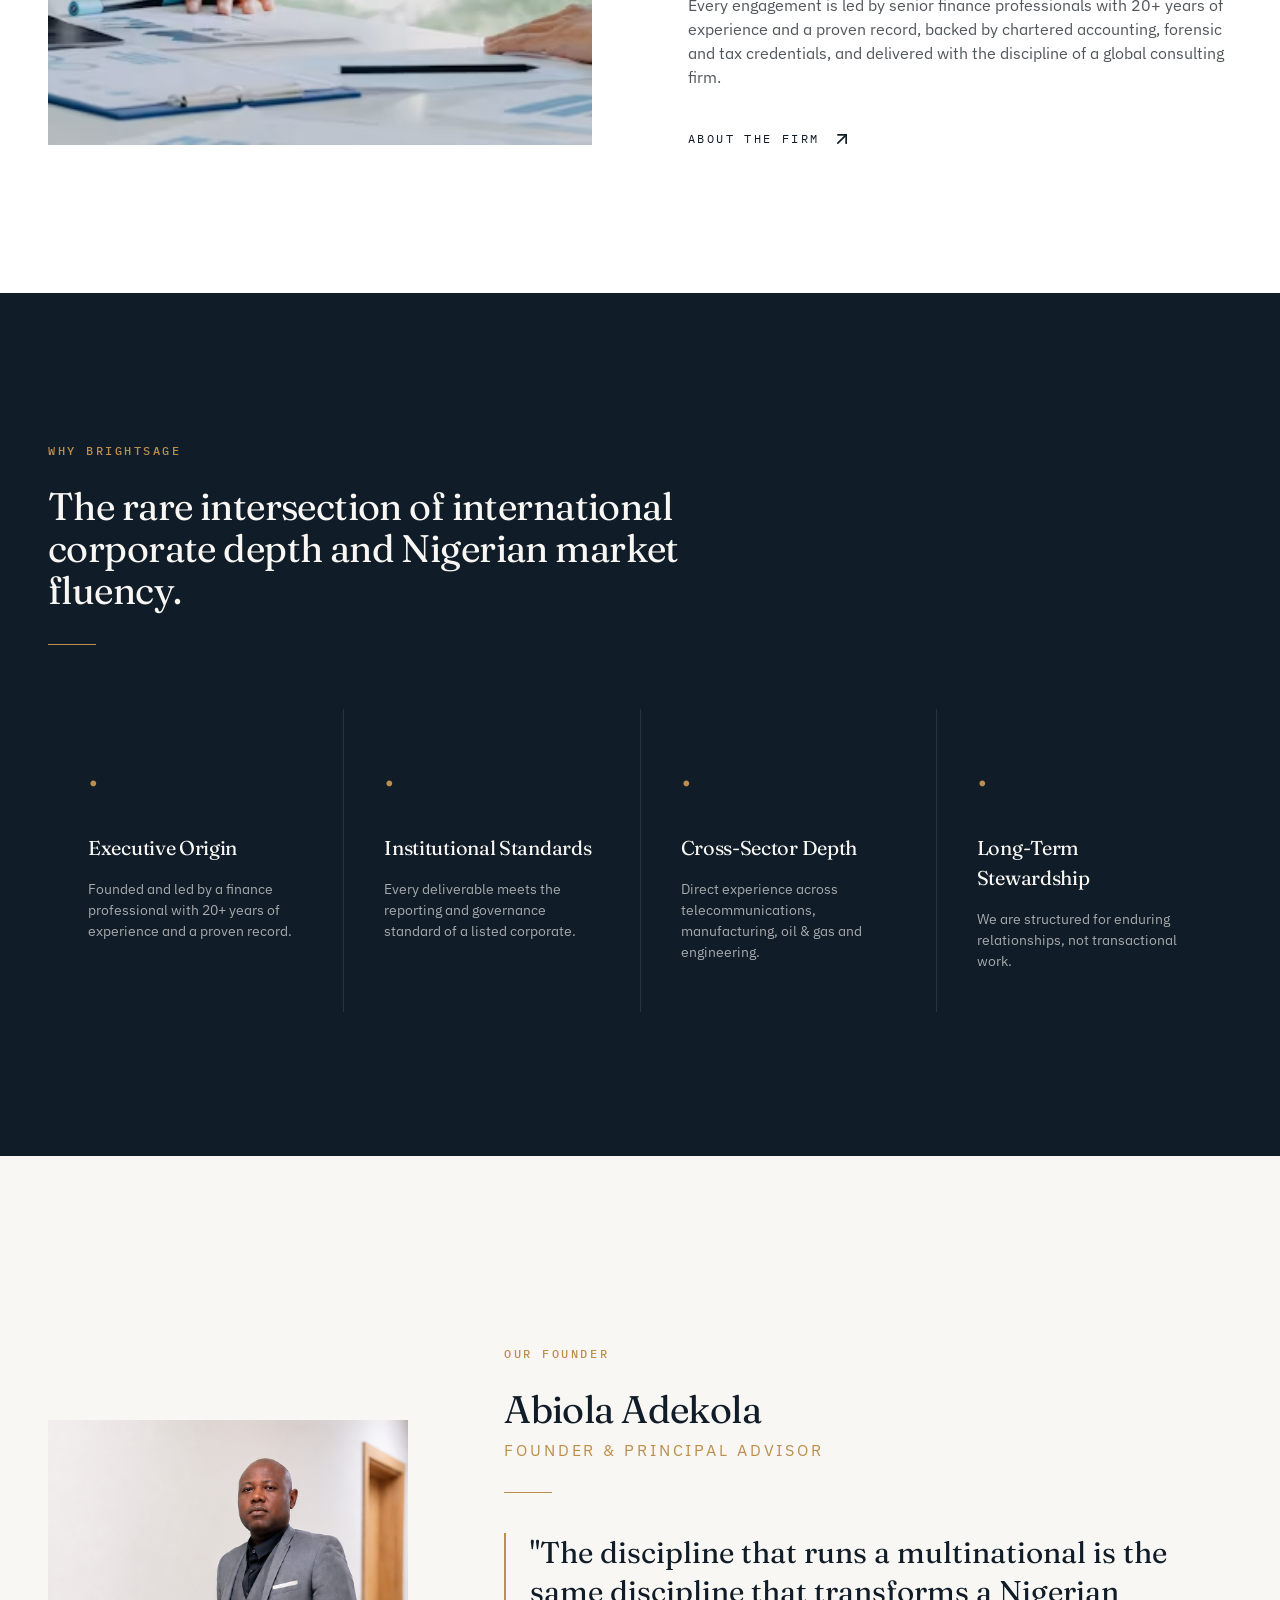
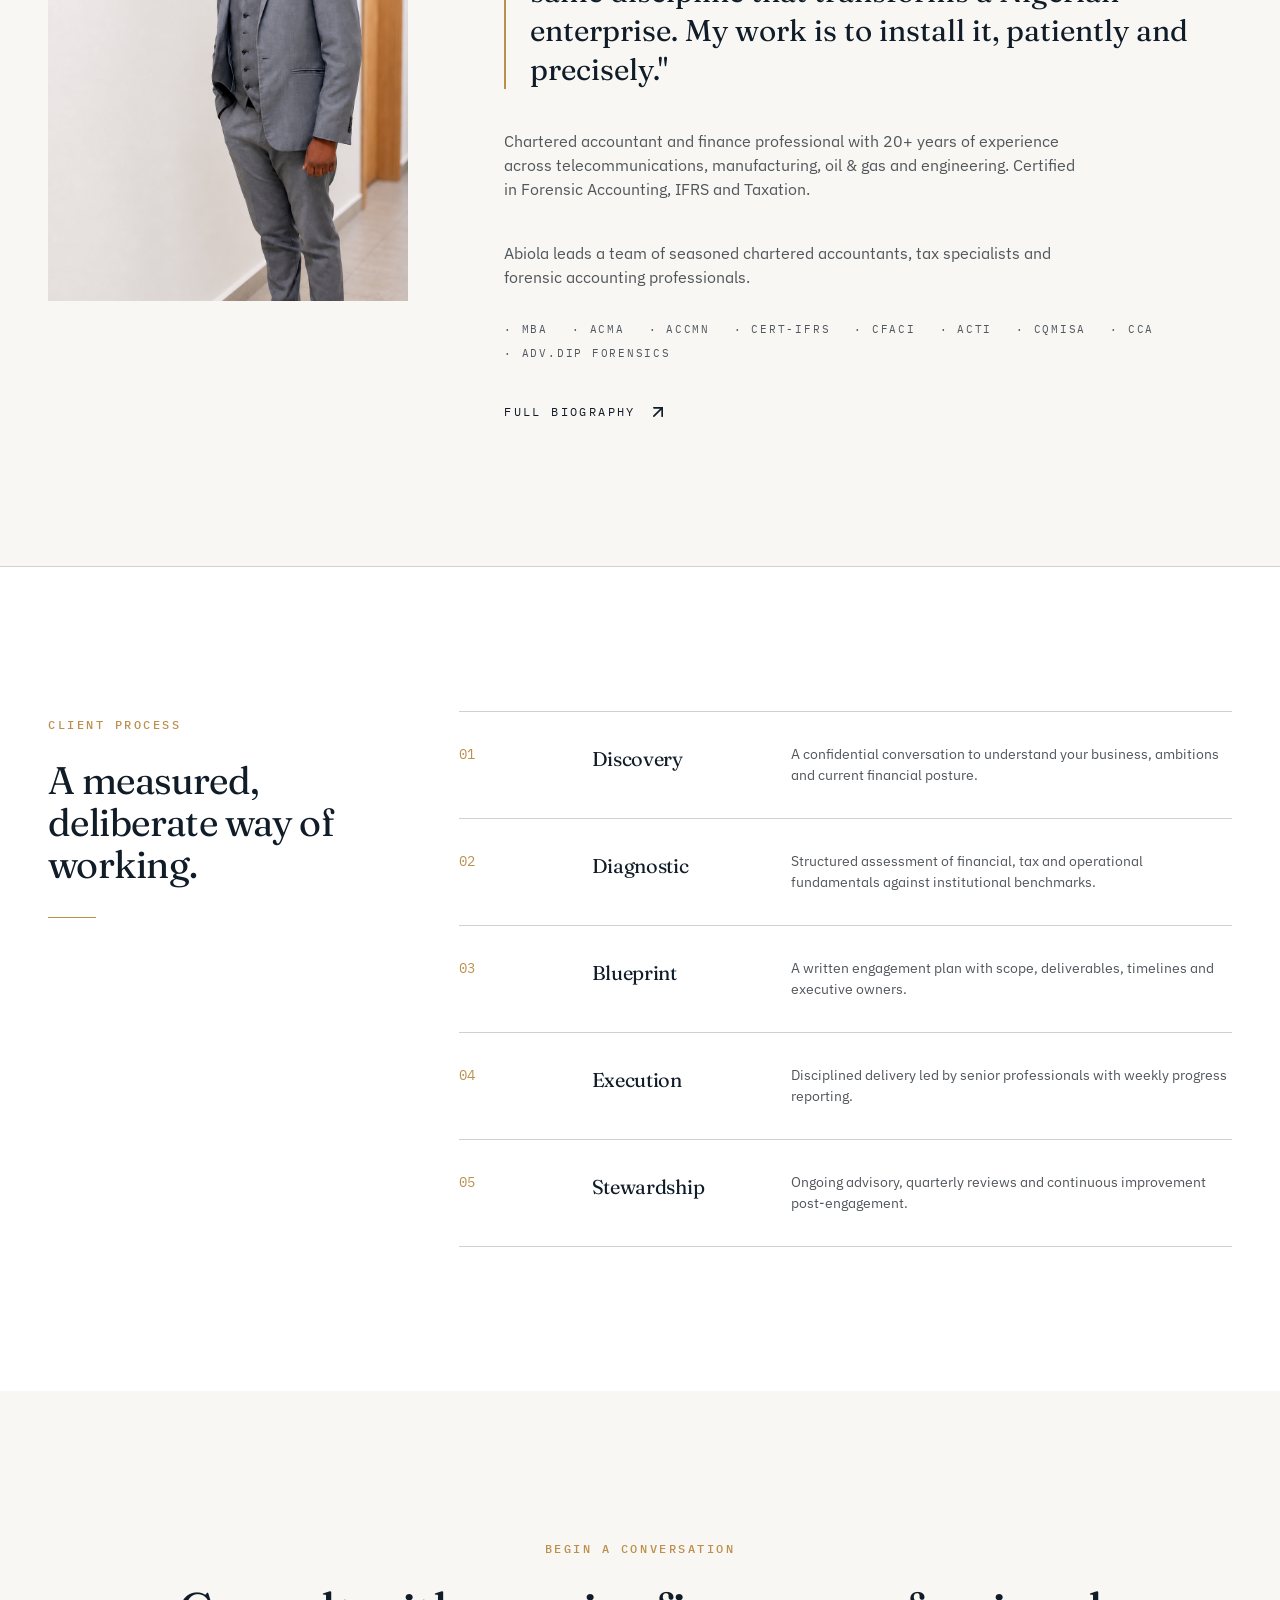
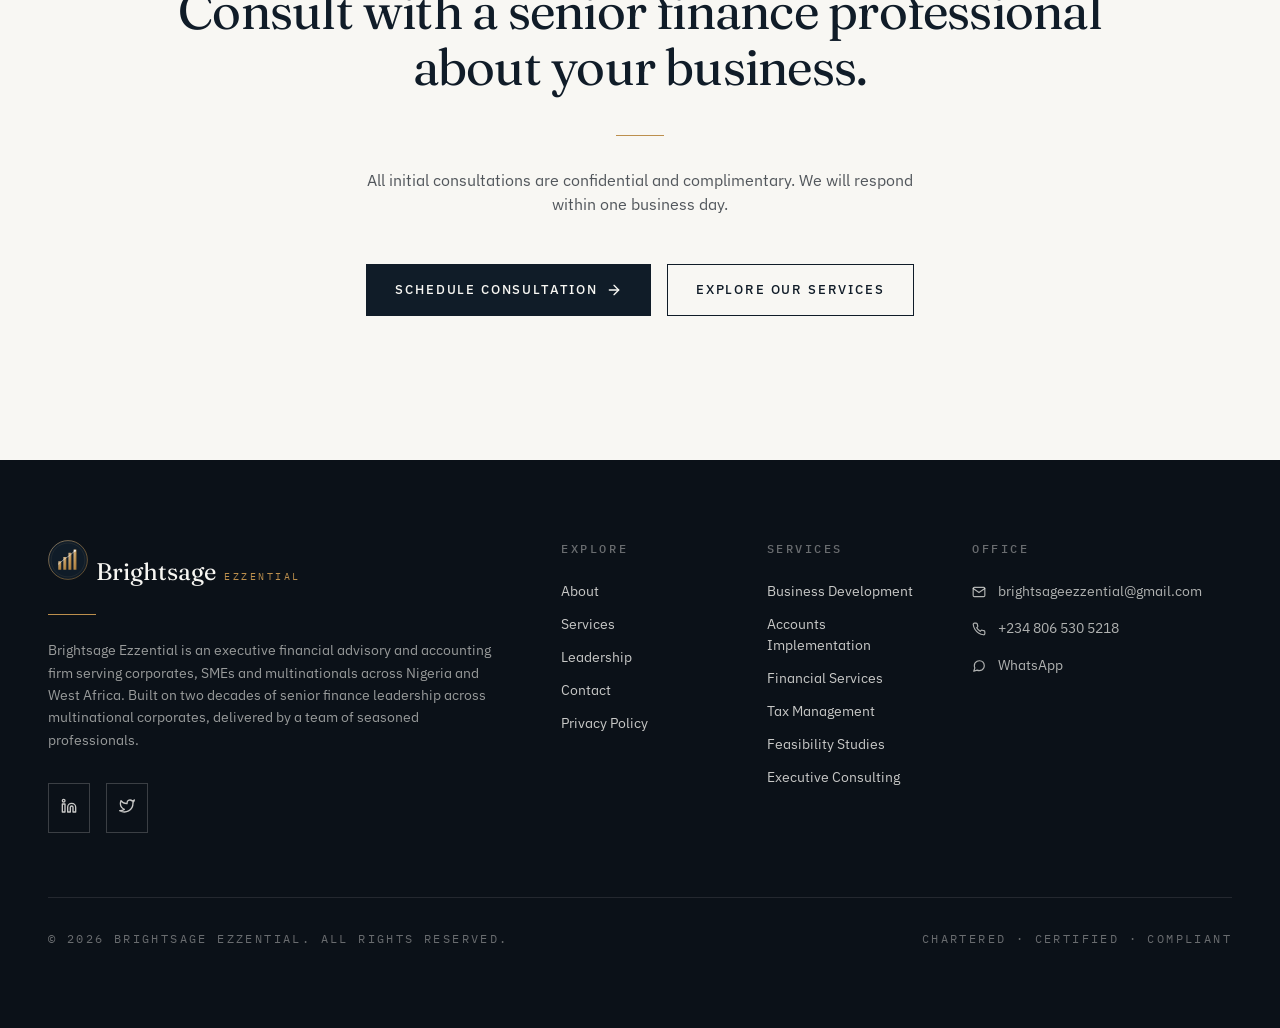
==== commit 2c2d6b2c: "Update service pages and sitemap with new branding and contact information - Changed favicon from .i" ====
--- a/index.html
+++ b/index.html
@@ -3,7 +3,7 @@
 <head>
   <meta charset="utf-8">
   <meta name="viewport" content="width=device-width,initial-scale=1">
-  <title>Brightsage Ezzential  — Executive Financial Advisory in Nigeria</title>
+  <title>Brightsage Ezzential — Executive Financial Advisory in Nigeria</title>
   <meta name="description" content="Two decades of multinational financial discipline. Executive financial advisory, accounting, taxation and project finance for Nigerian and international businesses.">
   <link rel="icon" href="favicon.png" type="image/png"><link rel="apple-touch-icon" href="apple-touch-icon.png">
   <link rel="stylesheet" href="css/index.css">
@@ -17,10 +17,9 @@
   <meta name="twitter:description" content="Two decades of multinational financial discipline. Executive financial advisory, accounting, taxation and project finance for Nigerian and international businesses.">
 </head>
 <body class="bg-ivory">
-  <!-- ===== NAV ===== -->
   <header class="site-nav transparent" id="nav">
     <div class="site-nav-inner">
-      <a href="index.html" class="brand"><img src="assets/logo/Brightsage_Logo_Icon.svg" alt="" class="brand-mark"><span class="brand-name text-ivory" id="brandName">Brightsage</span><span class="brand-sub text-gold-soft" id="brandSub">Ezzential</span></a>
+      <a href="index.html" class="brand"><img src="assets/logo/Brightsage_Logo_Icon.svg" alt="Brightsage Ezzential" class="brand-mark"><span class="brand-name text-ivory" id="brandName">Brightsage</span><span class="brand-sub text-gold-soft" id="brandSub">Ezzential</span></a>
       <nav class="nav-links">
         <a href="index.html" class="text-ivory active">Home</a>
         <a href="about.html" class="text-ivory">About</a>
@@ -47,14 +46,13 @@
     </div>
   </header>
 
-  <!-- ===== HERO ===== -->
   <section class="hero">
     <img src="assets/hero-boardroom.jpg" alt="Senior executives reviewing financial reports in a boardroom" class="hero-img" fetchpriority="high">
     <div class="hero-overlay-1"></div>
     <div class="hero-overlay-2"></div>
     <div class="hero-inner">
       <div class="hero-content">
-        <span class="eyebrow fade-up">Brightsage Ezzential </span>
+        <span class="eyebrow fade-up">Brightsage Ezzential</span>
         <h1 class="fade-up" style="animation-delay:120ms">Two decades of multinational financial discipline. Now helping Nigerian businesses build stronger financial futures.</h1>
         <span class="gold-rule fade-up" style="animation-delay:260ms"></span>
         <p class="hero-intro fade-up" style="animation-delay:340ms">Strategic financial advisory, accounting systems, taxation, project finance and executive consulting — built on international corporate experience.</p>
@@ -77,7 +75,6 @@
     </div>
   </section>
 
-  <!-- ===== STATS STRIP ===== -->
   <section class="stats">
     <div class="stats-inner">
       <div class="stat"><div class="stat-value">20+</div><div class="stat-label">Years Experience</div></div>
@@ -87,7 +84,6 @@
     </div>
   </section>
 
-  <!-- ===== INDUSTRIES BAR ===== -->
   <section class="industries-bar">
     <div class="industries-bar-inner">
       <span class="eyebrow">Trusted across sectors</span>
@@ -103,14 +99,13 @@
     </div>
   </section>
 
-  <!-- ===== TRUSTED BY ===== -->
   <section class="trusted-by">
     <div class="trusted-by-inner">
       <span class="eyebrow">Companies we've worked with</span>
       <div class="trusted-list">
         <span>PMCH Limited</span>
         <span>Buyerstech & Communication LTD</span>
-        <span>Ezzential  LTD</span>
+        <span>Ezzential LTD</span>
         <span>Highgrade Projects LTD</span>
         <span>Brigooa Technologies LTD</span>
         <span>Priet Consulting LTD</span>
@@ -122,7 +117,6 @@
     </div>
   </section>
 
-  <!-- ===== SERVICES PREVIEW ===== -->
   <section class="services-preview">
     <div class="services-preview-inner">
       <div class="services-preview-grid">
@@ -146,6 +140,7 @@
                 </div>
               </div>
             </a></li>
+            <li><a href="services/accounts-implementation.html" class="service-link">
               <div class="service-item-left">
                 <span class="service-number">02</span>
                 <div>
@@ -153,7 +148,6 @@
                   <p class="service-tagline">Building the accounting backbone of institutional-grade businesses.</p>
                 </div>
               </div>
-
             </a></li>
             <li><a href="services/financial-services.html" class="service-link">
               <div class="service-item-left">
@@ -201,7 +195,6 @@
     </div>
   </section>
 
-  <!-- ===== ABOUT PREVIEW ===== -->
   <section class="about-preview">
     <div class="about-preview-inner">
       <div class="about-preview-img-col">
@@ -211,7 +204,7 @@
         <span class="eyebrow">The firm</span>
         <h2>An advisory practice built to the standard of the world's largest firms.</h2>
         <span class="gold-rule" style="margin-top:2rem"></span>
-        <p>Brightsage Ezzential  was founded on a single conviction: that Nigerian and West African businesses deserve financial counsel of the same institutional quality found inside the world's leading multinationals.</p>
+        <p>Brightsage Ezzential was founded on a single conviction: that Nigerian and West African businesses deserve financial counsel of the same institutional quality found inside the world's leading multinationals.</p>
         <p>Every engagement is led by senior finance professionals with 20+ years of experience and a proven record, backed by chartered accounting, forensic and tax credentials, and delivered with the discipline of a global consulting firm.</p>
         <a href="about.html" class="link-underline">About the firm
           <svg class="icon-arrow-up-right" viewBox="0 0 24 24" fill="none" stroke="currentColor" stroke-width="2" stroke-linecap="round" stroke-linejoin="round"><line x1="7" y1="17" x2="17" y2="7"/><polyline points="7 7 17 7 17 17"/></svg>
@@ -220,7 +213,6 @@
     </div>
   </section>
 
-  <!-- ===== WHY BRIGHTSAGE ===== -->
   <section class="why">
     <div class="why-inner">
       <div class="why-head">
@@ -253,7 +245,6 @@
     </div>
   </section>
 
-  <!-- ===== FOUNDER INTRO ===== -->
   <section class="founder">
     <div class="founder-inner">
       <div class="founder-img-col">
@@ -278,7 +269,6 @@
     </div>
   </section>
 
-  <!-- ===== PROCESS ===== -->
   <section class="process">
     <div class="process-inner">
       <div class="process-grid">
@@ -300,7 +290,6 @@
     </div>
   </section>
 
-  <!-- ===== CTA ===== -->
   <section class="cta">
     <div class="cta-inner">
       <span class="eyebrow">Begin a conversation</span>
@@ -316,17 +305,17 @@
     </div>
   </section>
 
-  <!-- ===== FOOTER ===== -->
   <footer class="site-footer">
     <div class="site-footer-inner">
       <div class="footer-grid">
         <div class="footer-brand">
-          <div style="display:flex;align-items:baseline;gap:.5rem">
+          <div class="footer-brand-header" style="display:flex;align-items:baseline;gap:.5rem">
+            <img src="assets/logo/Brightsage_Logo_Icon.svg" alt="Brightsage Ezzential" class="footer-brand-mark">
             <span class="footer-brand-name">Brightsage</span>
             <span class="footer-brand-sub">Ezzential</span>
           </div>
           <span class="gold-rule" style="margin-top:1.5rem"></span>
-          <p>Brightsage Ezzential  is an executive financial advisory and accounting firm serving corporates, SMEs and multinationals across Nigeria and West Africa. Built on two decades of senior finance leadership across multinational corporates, delivered by a team of seasoned professionals.</p>
+          <p>Brightsage Ezzential is an executive financial advisory and accounting firm serving corporates, SMEs and multinationals across Nigeria and West Africa. Built on two decades of senior finance leadership across multinational corporates, delivered by a team of seasoned professionals.</p>
           <div class="footer-social">
             <a href="#" aria-label="LinkedIn"><svg viewBox="0 0 24 24" fill="none" stroke="currentColor" stroke-width="2" stroke-linecap="round" stroke-linejoin="round"><path d="M16 8a6 6 0 0 1 6 6v7h-4v-7a2 2 0 0 0-2-2 2 2 0 0 0-2 2v7h-4v-7a6 6 0 0 1 6-6z"/><rect x="2" y="9" width="4" height="12"/><circle cx="4" cy="4" r="2"/></svg></a>
             <a href="#" aria-label="Twitter"><svg viewBox="0 0 24 24" fill="none" stroke="currentColor" stroke-width="2" stroke-linecap="round" stroke-linejoin="round"><path d="M23 3a10.9 10.9 0 0 1-3.14 1.53 4.48 4.48 0 0 0-7.86 3v1A10.66 10.66 0 0 1 3 4s-4 9 5 13a11.64 11.64 0 0 1-7 2c9 5 20 0 20-11.5a4.5 4.5 0 0 0-.08-.83A7.72 7.72 0 0 0 23 3z"/></svg></a>
@@ -363,14 +352,13 @@
         </div>
       </div>
       <div class="footer-bottom">
-        <p>© 2026 Brightsage Ezzential . All rights reserved.</p>
+        <p>© 2026 Brightsage Ezzential. All rights reserved.</p>
         <p>Chartered · Certified · Compliant</p>
       </div>
     </div>
   </footer>
 
   <script>
-    // Nav scroll + mobile toggle
     (function(){
       var nav = document.getElementById('nav');
       var brandName = document.getElementById('brandName');
--- a/css/index.css
+++ b/css/index.css
@@ -208,7 +208,7 @@
 /* ===== Founder Intro ===== */
 .founder { background: var(--ivory); padding-block: 7rem; }
 @media (min-width:768px){ .founder{ padding-block:9rem; } }
-.founder-inner { max-width: 1280px; margin-inline: auto; padding-inline: 1.5rem; display: grid; gap: 3rem; }
+.founder-inner { max-width: 1280px; margin-inline: auto; padding-inline: 1.5rem; display: flex; gap: 3rem; justify-content: center; align-items: center; }
 @media (min-width:768px){ .founder-inner{ padding-inline:2.5rem; gap:4rem; } }
 @media (min-width:1024px){ .founder-inner{ grid-template-columns:repeat(12,1fr); gap:6rem; padding-inline:3rem; } }
 @media (min-width:1280px){ .founder-inner{ padding-inline:3rem; } }
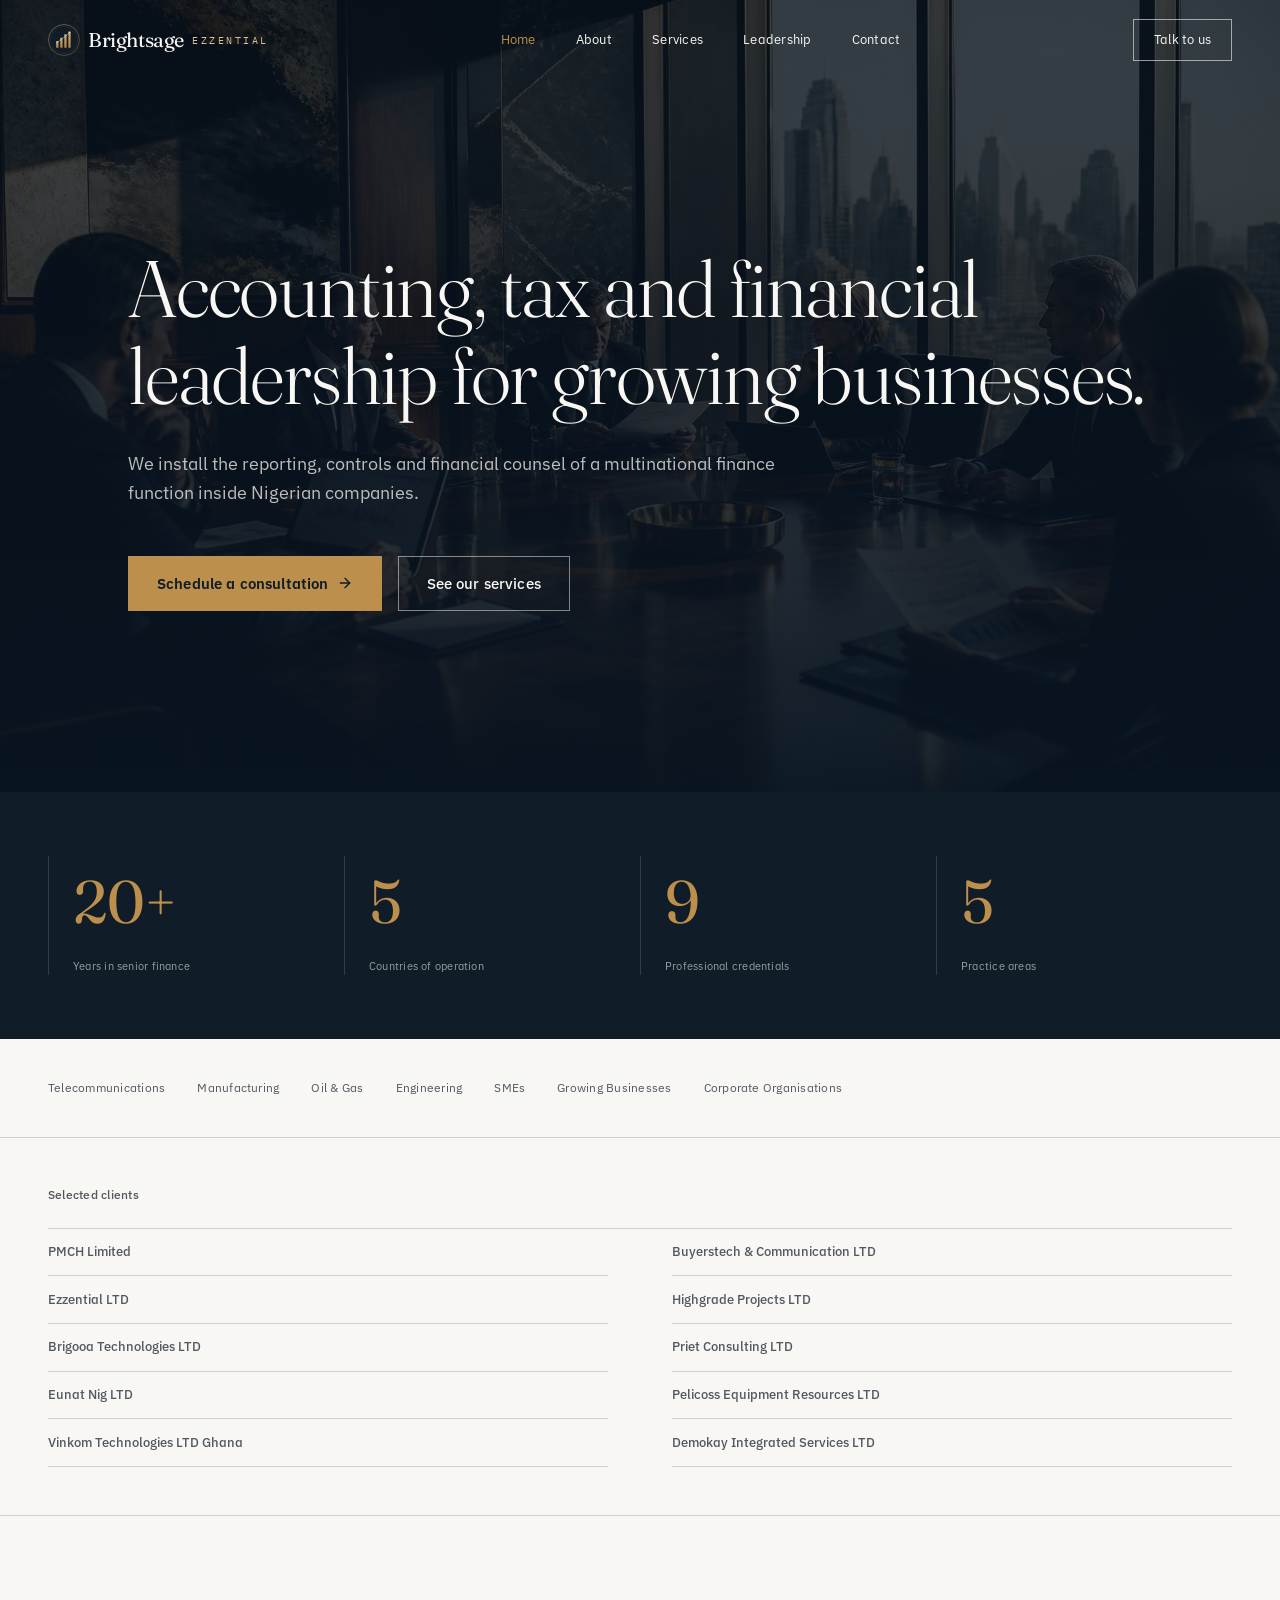
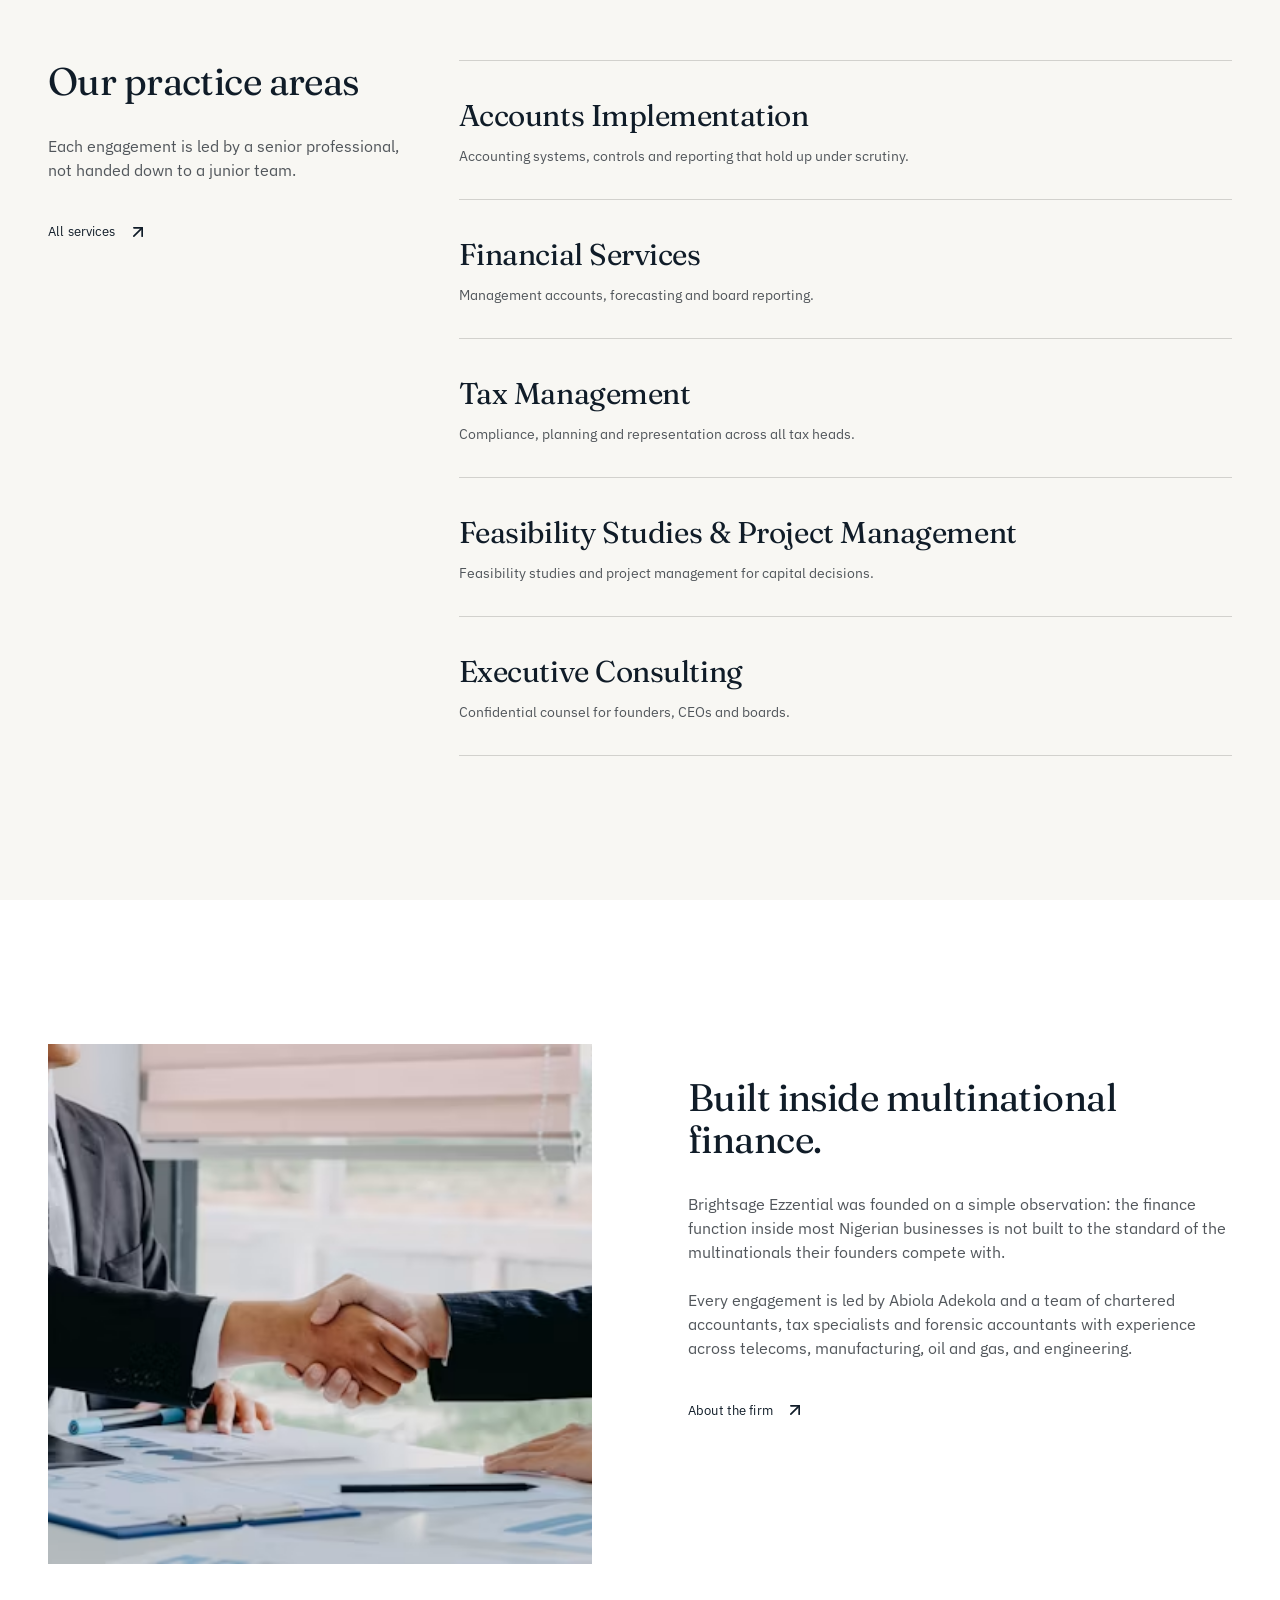
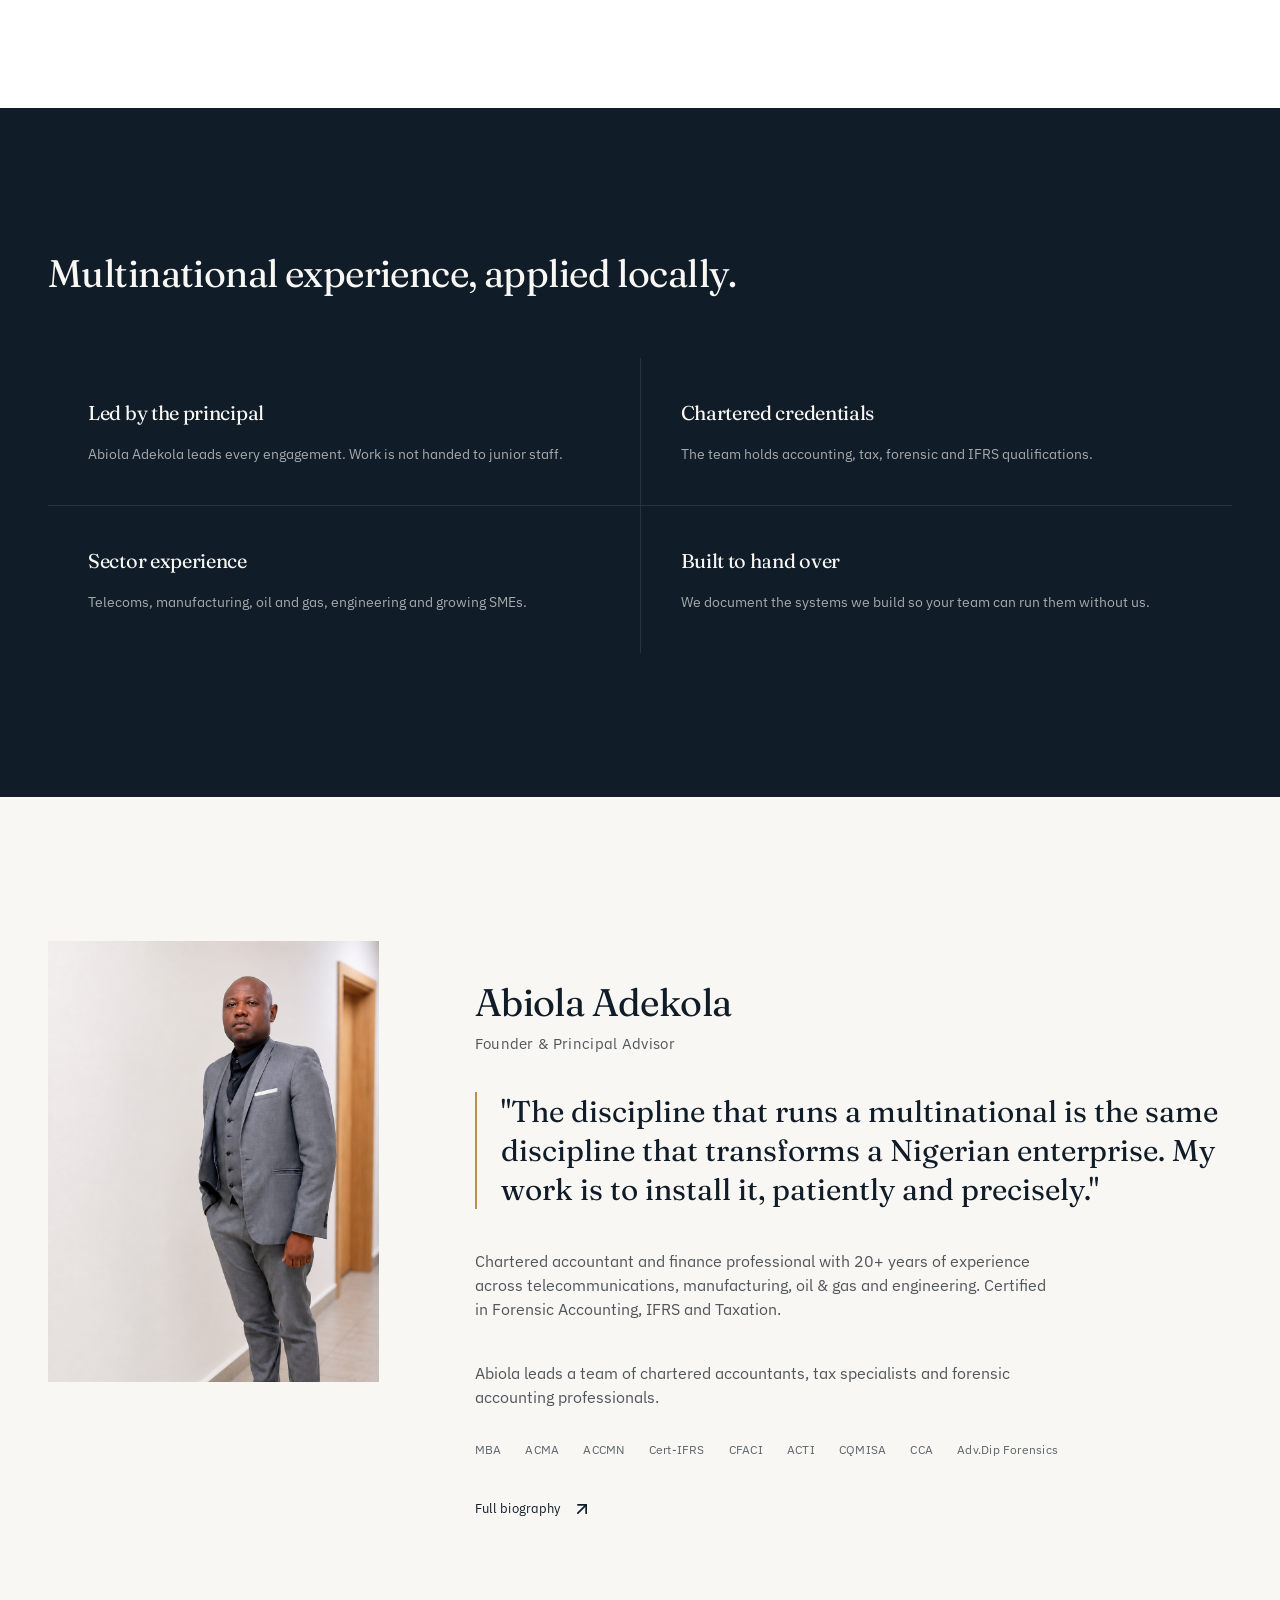
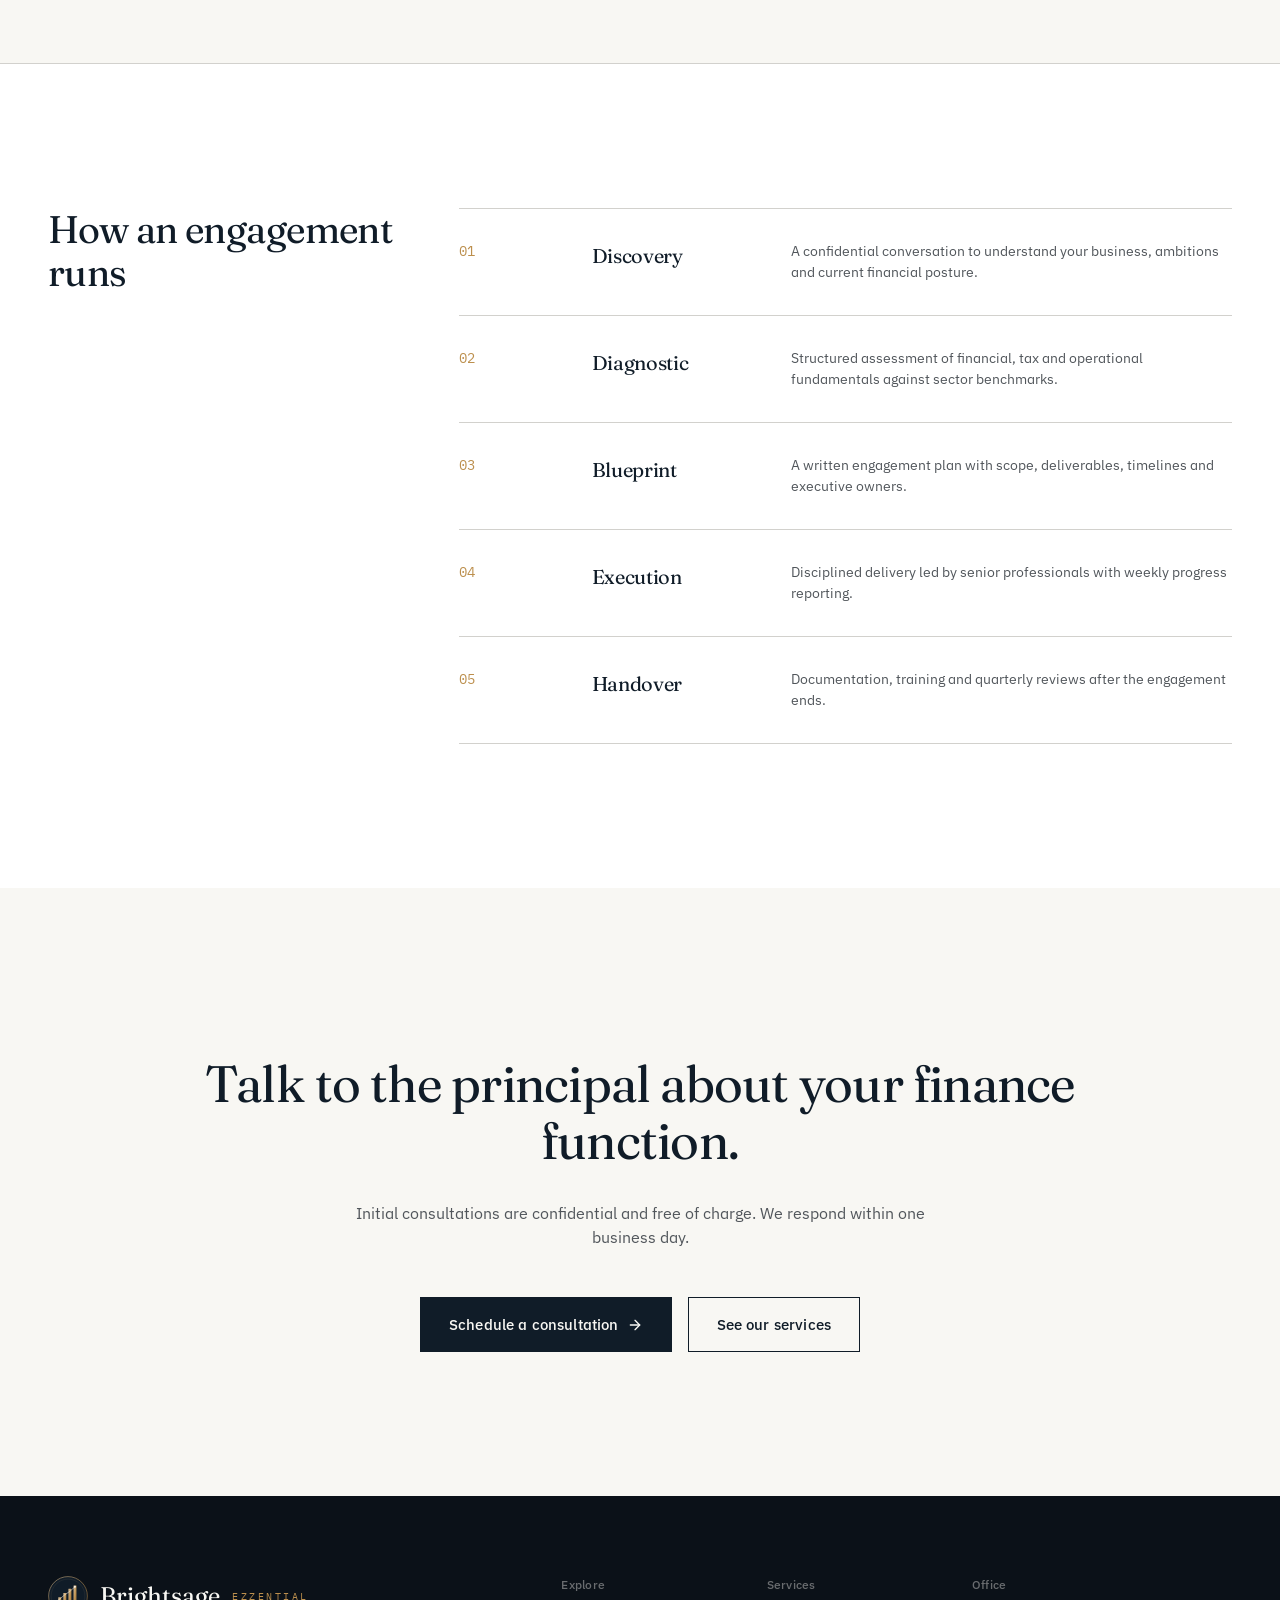
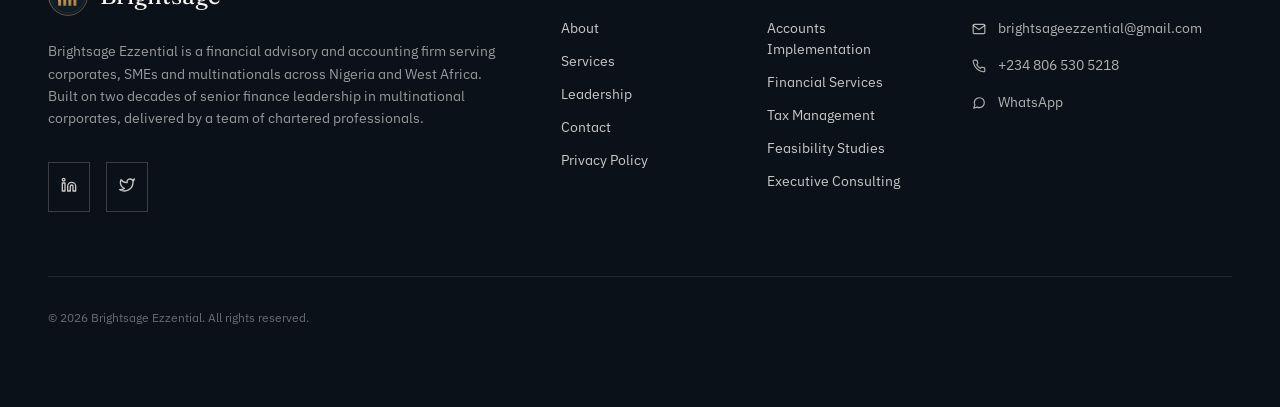
==== commit 82902e35: "Remove Business Development service and de-slop site design Delete the Business Development page and" ====
--- a/index.html
+++ b/index.html
@@ -4,12 +4,12 @@
   <meta charset="utf-8">
   <meta name="viewport" content="width=device-width,initial-scale=1">
   <title>Brightsage Ezzential — Executive Financial Advisory in Nigeria</title>
-  <meta name="description" content="Two decades of multinational financial discipline. Executive financial advisory, accounting, taxation and project finance for Nigerian and international businesses.">
+  <meta name="description" content="A financial advisory and accounting firm in Nigeria. Accounts implementation, financial reporting, tax management, feasibility studies and executive consulting.">
   <link rel="icon" href="favicon.png" type="image/png"><link rel="apple-touch-icon" href="apple-touch-icon.png">
   <link rel="stylesheet" href="css/index.css">
 
   <meta property="og:title" content="Brightsage Ezzential - Executive Financial Advisory in Nigeria">
-  <meta property="og:description" content="Two decades of multinational financial discipline. Executive financial advisory, accounting, taxation and project finance for Nigerian and international businesses.">
+  <meta property="og:description" content="A financial advisory and accounting firm in Nigeria. Accounts implementation, financial reporting, tax management, feasibility studies and executive consulting.">
   <meta property="og:type" content="website">
   <meta property="og:image" content="assets/logo/Brightsage_Logo_Icon.png">
   <meta name="twitter:card" content="summary">
@@ -28,9 +28,9 @@
         <a href="contact.html" class="text-ivory">Contact</a>
       </nav>
       <div class="nav-cta">
-        <a href="contact.html" class="transparent" id="navCta">Schedule Consultation</a>
-      </div>
-      <button class="nav-toggle text-ivory" id="navToggle" aria-label="Toggle menu">
+        <a href="contact.html" class="transparent" id="navCta">Talk to us</a>
+      </div>
+      <button class="nav-toggle text-ivory" id="navToggle" aria-label="Toggle menu" aria-controls="mobileMenu" aria-expanded="false">
         <svg width="22" height="22" viewBox="0 0 24 24" fill="none" stroke="currentColor" stroke-width="2" stroke-linecap="round" stroke-linejoin="round" id="menuIcon"><line x1="3" y1="6" x2="21" y2="6"/><line x1="3" y1="12" x2="21" y2="12"/><line x1="3" y1="18" x2="21" y2="18"/></svg>
       </button>
     </div>
@@ -41,7 +41,7 @@
         <a href="services.html">Services</a>
         <a href="leadership.html">Leadership</a>
         <a href="contact.html">Contact</a>
-        <a href="contact.html" class="btn-primary">Schedule Consultation</a>
+        <a href="contact.html" class="btn-primary">Talk to us</a>
       </nav>
     </div>
   </header>
@@ -49,27 +49,15 @@
   <section class="hero">
     <img src="assets/hero-boardroom.jpg" alt="Senior executives reviewing financial reports in a boardroom" class="hero-img" fetchpriority="high">
     <div class="hero-overlay-1"></div>
-    <div class="hero-overlay-2"></div>
     <div class="hero-inner">
       <div class="hero-content">
-        <span class="eyebrow fade-up">Brightsage Ezzential</span>
-        <h1 class="fade-up" style="animation-delay:120ms">Two decades of multinational financial discipline. Now helping Nigerian businesses build stronger financial futures.</h1>
-        <span class="gold-rule fade-up" style="animation-delay:260ms"></span>
-        <p class="hero-intro fade-up" style="animation-delay:340ms">Strategic financial advisory, accounting systems, taxation, project finance and executive consulting — built on international corporate experience.</p>
-        <div class="hero-cta fade-up" style="animation-delay:420ms">
-          <a href="contact.html" class="btn-gold">Schedule Consultation
+        <h1>Accounting, tax and financial leadership for growing businesses.</h1>
+        <p class="hero-intro">We install the reporting, controls and financial counsel of a multinational finance function inside Nigerian companies.</p>
+        <div class="hero-cta">
+          <a href="contact.html" class="btn-gold">Schedule a consultation
             <svg class="icon-arrow-right" viewBox="0 0 24 24" fill="none" stroke="currentColor" stroke-width="2" stroke-linecap="round" stroke-linejoin="round"><line x1="5" y1="12" x2="19" y2="12"/><polyline points="12 5 19 12 12 19"/></svg>
           </a>
-          <a href="services.html" class="btn-outline">Explore Our Services</a>
-        </div>
-      </div>
-      <div class="hero-trust">
-        <div class="hero-trust-inner">
-          <span class="hero-trust-badge">· 20+ Years Experience</span>
-          <span class="hero-trust-badge">· 20+ Years Finance Leadership</span>
-          <span class="hero-trust-badge">· Financial Strategy</span>
-          <span class="hero-trust-badge">· Corporate Advisory</span>
-          <span class="hero-trust-badge">· Compliance Excellence</span>
+          <a href="services.html" class="btn-outline">See our services</a>
         </div>
       </div>
     </div>
@@ -77,16 +65,15 @@
 
   <section class="stats">
     <div class="stats-inner">
-      <div class="stat"><div class="stat-value">20+</div><div class="stat-label">Years Experience</div></div>
-      <div class="stat"><div class="stat-value">5</div><div class="stat-label">Countries</div></div>
-      <div class="stat"><div class="stat-value">20+</div><div class="stat-label">Years combined experience</div></div>
-      <div class="stat"><div class="stat-value">7</div><div class="stat-label">Service Lines</div></div>
+      <div class="stat"><div class="stat-value">20+</div><div class="stat-label">Years in senior finance</div></div>
+      <div class="stat"><div class="stat-value">5</div><div class="stat-label">Countries of operation</div></div>
+      <div class="stat"><div class="stat-value">9</div><div class="stat-label">Professional credentials</div></div>
+      <div class="stat"><div class="stat-value">5</div><div class="stat-label">Practice areas</div></div>
     </div>
   </section>
 
   <section class="industries-bar">
     <div class="industries-bar-inner">
-      <span class="eyebrow">Trusted across sectors</span>
       <div class="industries-list">
         <span>Telecommunications</span>
         <span>Manufacturing</span>
@@ -101,7 +88,7 @@
 
   <section class="trusted-by">
     <div class="trusted-by-inner">
-      <span class="eyebrow">Companies we've worked with</span>
+      <span class="eyebrow">Selected clients</span>
       <div class="trusted-list">
         <span>PMCH Limited</span>
         <span>Buyerstech & Communication LTD</span>
@@ -121,70 +108,54 @@
     <div class="services-preview-inner">
       <div class="services-preview-grid">
         <div class="services-preview-left">
-          <span class="eyebrow">Practice areas</span>
-          <h2>Seven disciplines. One executive standard.</h2>
-          <span class="gold-rule" style="margin-top:2rem"></span>
-          <p>Every engagement is led personally by senior professionals with board-level and multinational corporate experience.</p>
+          <h2>Our practice areas</h2>
+          <p>Each engagement is led by a senior professional, not handed down to a junior team.</p>
           <a href="services.html" class="services-preview-link link-underline">All services
             <svg class="icon-arrow-up-right" viewBox="0 0 24 24" fill="none" stroke="currentColor" stroke-width="2" stroke-linecap="round" stroke-linejoin="round"><line x1="7" y1="17" x2="17" y2="7"/><polyline points="7 7 17 7 17 17"/></svg>
           </a>
         </div>
         <div class="services-preview-right">
           <ul class="services-list">
-            <li><a href="services/business-development.html" class="service-link">
-              <div class="service-item-left">
-                <span class="service-number">01</span>
-                <div>
-                  <h3 class="service-title">Business Development</h3>
-                  <p class="service-tagline">Strategic growth architecture for ambitious enterprises.</p>
-                </div>
-              </div>
-            </a></li>
             <li><a href="services/accounts-implementation.html" class="service-link">
               <div class="service-item-left">
-                <span class="service-number">02</span>
                 <div>
                   <h3 class="service-title">Accounts Implementation</h3>
-                  <p class="service-tagline">Building the accounting backbone of institutional-grade businesses.</p>
+                  <p class="service-tagline">Accounting systems, controls and reporting that hold up under scrutiny.</p>
                 </div>
               </div>
             </a></li>
             <li><a href="services/financial-services.html" class="service-link">
               <div class="service-item-left">
-                <span class="service-number">03</span>
                 <div>
                   <h3 class="service-title">Financial Services</h3>
-                  <p class="service-tagline">Executive-grade financial reporting, planning and analysis.</p>
+                  <p class="service-tagline">Management accounts, forecasting and board reporting.</p>
                 </div>
               </div>
 
             </a></li>
             <li><a href="services/tax-management.html" class="service-link">
               <div class="service-item-left">
-                <span class="service-number">04</span>
                 <div>
                   <h3 class="service-title">Tax Management</h3>
-                  <p class="service-tagline">Full-spectrum tax compliance, planning and controversy.</p>
+                  <p class="service-tagline">Compliance, planning and representation across all tax heads.</p>
                 </div>
               </div>
 
             </a></li>
             <li><a href="services/feasibility-studies.html" class="service-link">
               <div class="service-item-left">
-                <span class="service-number">05</span>
                 <div>
                   <h3 class="service-title">Feasibility Studies & Project Management</h3>
-                  <p class="service-tagline">Bankable studies. Disciplined execution.</p>
+                  <p class="service-tagline">Feasibility studies and project management for capital decisions.</p>
                 </div>
               </div>
 
             </a></li>
             <li><a href="services/executive-consulting.html" class="service-link">
               <div class="service-item-left">
-                <span class="service-number">06</span>
                 <div>
                   <h3 class="service-title">Executive Consulting</h3>
-                  <p class="service-tagline">Trusted counsel for founders, CEOs and boards.</p>
+                  <p class="service-tagline">Confidential counsel for founders, CEOs and boards.</p>
                 </div>
               </div>
 
@@ -201,11 +172,9 @@
         <img src="assets/about-handshake.avif" alt="Executive advisory meeting" loading="lazy" class="about-preview-img">
       </div>
       <div class="about-preview-text">
-        <span class="eyebrow">The firm</span>
-        <h2>An advisory practice built to the standard of the world's largest firms.</h2>
-        <span class="gold-rule" style="margin-top:2rem"></span>
-        <p>Brightsage Ezzential was founded on a single conviction: that Nigerian and West African businesses deserve financial counsel of the same institutional quality found inside the world's leading multinationals.</p>
-        <p>Every engagement is led by senior finance professionals with 20+ years of experience and a proven record, backed by chartered accounting, forensic and tax credentials, and delivered with the discipline of a global consulting firm.</p>
+        <h2>Built inside multinational finance.</h2>
+        <p>Brightsage Ezzential was founded on a simple observation: the finance function inside most Nigerian businesses is not built to the standard of the multinationals their founders compete with.</p>
+        <p>Every engagement is led by Abiola Adekola and a team of chartered accountants, tax specialists and forensic accountants with experience across telecoms, manufacturing, oil and gas, and engineering.</p>
         <a href="about.html" class="link-underline">About the firm
           <svg class="icon-arrow-up-right" viewBox="0 0 24 24" fill="none" stroke="currentColor" stroke-width="2" stroke-linecap="round" stroke-linejoin="round"><line x1="7" y1="17" x2="17" y2="7"/><polyline points="7 7 17 7 17 17"/></svg>
         </a>
@@ -216,30 +185,24 @@
   <section class="why">
     <div class="why-inner">
       <div class="why-head">
-        <span class="eyebrow">Why Brightsage</span>
-        <h2>The rare intersection of international corporate depth and Nigerian market fluency.</h2>
-        <span class="gold-rule" style="margin-top:2rem"></span>
+        <h2>Multinational experience, applied locally.</h2>
       </div>
       <div class="why-grid">
         <div class="why-card">
-          <span class="why-dot">·</span>
-          <h3>Executive Origin</h3>
-          <p>Founded and led by a finance professional with 20+ years of experience and a proven record.</p>
+          <h3>Led by the principal</h3>
+          <p>Abiola Adekola leads every engagement. Work is not handed to junior staff.</p>
         </div>
         <div class="why-card">
-          <span class="why-dot">·</span>
-          <h3>Institutional Standards</h3>
-          <p>Every deliverable meets the reporting and governance standard of a listed corporate.</p>
+          <h3>Chartered credentials</h3>
+          <p>The team holds accounting, tax, forensic and IFRS qualifications.</p>
         </div>
         <div class="why-card">
-          <span class="why-dot">·</span>
-          <h3>Cross-Sector Depth</h3>
-          <p>Direct experience across telecommunications, manufacturing, oil & gas and engineering.</p>
+          <h3>Sector experience</h3>
+          <p>Telecoms, manufacturing, oil and gas, engineering and growing SMEs.</p>
         </div>
         <div class="why-card">
-          <span class="why-dot">·</span>
-          <h3>Long-Term Stewardship</h3>
-          <p>We are structured for enduring relationships, not transactional work.</p>
+          <h3>Built to hand over</h3>
+          <p>We document the systems we build so your team can run them without us.</p>
         </div>
       </div>
     </div>
@@ -251,16 +214,14 @@
         <img src="assets/ceo-portrait.jpeg" alt="Abiola Adekola, Founder & Principal Advisor" class="founder-img" loading="lazy">
       </div>
       <div class="founder-text">
-        <span class="eyebrow">Our founder</span>
         <h2>Abiola Adekola
           <span class="founder-role">Founder & Principal Advisor</span>
         </h2>
-        <span class="gold-rule" style="margin-top:2rem"></span>
         <blockquote>"The discipline that runs a multinational is the same discipline that transforms a Nigerian enterprise. My work is to install it, patiently and precisely."</blockquote>
         <p class="founder-bio">Chartered accountant and finance professional with 20+ years of experience across telecommunications, manufacturing, oil & gas and engineering. Certified in Forensic Accounting, IFRS and Taxation.</p>
-        <p class="founder-bio">Abiola leads a team of seasoned chartered accountants, tax specialists and forensic accounting professionals.</p>
+        <p class="founder-bio">Abiola leads a team of chartered accountants, tax specialists and forensic accounting professionals.</p>
         <div class="founder-certs">
-          <span>· MBA</span><span>· ACMA</span><span>· ACCMN</span><span>· Cert-IFRS</span><span>· CFACI</span><span>· ACTI</span><span>· CQMISA</span><span>· CCA</span><span>· Adv.Dip Forensics</span>
+          <span>MBA</span><span>ACMA</span><span>ACCMN</span><span>Cert-IFRS</span><span>CFACI</span><span>ACTI</span><span>CQMISA</span><span>CCA</span><span>Adv.Dip Forensics</span>
         </div>
         <a href="leadership.html" class="link-underline">Full biography
           <svg class="icon-arrow-up-right" viewBox="0 0 24 24" fill="none" stroke="currentColor" stroke-width="2" stroke-linecap="round" stroke-linejoin="round"><line x1="7" y1="17" x2="17" y2="7"/><polyline points="7 7 17 7 17 17"/></svg>
@@ -273,17 +234,15 @@
     <div class="process-inner">
       <div class="process-grid">
         <div class="process-left">
-          <span class="eyebrow">Client process</span>
-          <h2>A measured, deliberate way of working.</h2>
-          <span class="gold-rule" style="margin-top:2rem"></span>
+          <h2>How an engagement runs</h2>
         </div>
         <div class="process-right">
           <ol class="process-list">
             <li><span class="process-num">01</span><h3 class="process-title">Discovery</h3><p class="process-desc">A confidential conversation to understand your business, ambitions and current financial posture.</p></li>
-            <li><span class="process-num">02</span><h3 class="process-title">Diagnostic</h3><p class="process-desc">Structured assessment of financial, tax and operational fundamentals against institutional benchmarks.</p></li>
+            <li><span class="process-num">02</span><h3 class="process-title">Diagnostic</h3><p class="process-desc">Structured assessment of financial, tax and operational fundamentals against sector benchmarks.</p></li>
             <li><span class="process-num">03</span><h3 class="process-title">Blueprint</h3><p class="process-desc">A written engagement plan with scope, deliverables, timelines and executive owners.</p></li>
             <li><span class="process-num">04</span><h3 class="process-title">Execution</h3><p class="process-desc">Disciplined delivery led by senior professionals with weekly progress reporting.</p></li>
-            <li><span class="process-num">05</span><h3 class="process-title">Stewardship</h3><p class="process-desc">Ongoing advisory, quarterly reviews and continuous improvement post-engagement.</p></li>
+            <li><span class="process-num">05</span><h3 class="process-title">Handover</h3><p class="process-desc">Documentation, training and quarterly reviews after the engagement ends.</p></li>
           </ol>
         </div>
       </div>
@@ -292,15 +251,13 @@
 
   <section class="cta">
     <div class="cta-inner">
-      <span class="eyebrow">Begin a conversation</span>
-      <h2>Consult with a senior finance professional about your business.</h2>
-      <span class="gold-rule"></span>
-      <p>All initial consultations are confidential and complimentary. We will respond within one business day.</p>
+      <h2>Talk to the principal about your finance function.</h2>
+      <p>Initial consultations are confidential and free of charge. We respond within one business day.</p>
       <div class="cta-buttons">
-        <a href="contact.html" class="btn-primary">Schedule Consultation
+        <a href="contact.html" class="btn-primary">Schedule a consultation
           <svg class="icon-arrow-right" viewBox="0 0 24 24" fill="none" stroke="currentColor" stroke-width="2" stroke-linecap="round" stroke-linejoin="round"><line x1="5" y1="12" x2="19" y2="12"/><polyline points="12 5 19 12 12 19"/></svg>
         </a>
-        <a href="services.html" class="btn-outline">Explore Our Services</a>
+        <a href="services.html" class="btn-outline">See our services</a>
       </div>
     </div>
   </section>
@@ -309,13 +266,12 @@
     <div class="site-footer-inner">
       <div class="footer-grid">
         <div class="footer-brand">
-          <div class="footer-brand-header" style="display:flex;align-items:baseline;gap:.5rem">
+          <div class="footer-brand-header">
             <img src="assets/logo/Brightsage_Logo_Icon.svg" alt="Brightsage Ezzential" class="footer-brand-mark">
             <span class="footer-brand-name">Brightsage</span>
             <span class="footer-brand-sub">Ezzential</span>
           </div>
-          <span class="gold-rule" style="margin-top:1.5rem"></span>
-          <p>Brightsage Ezzential is an executive financial advisory and accounting firm serving corporates, SMEs and multinationals across Nigeria and West Africa. Built on two decades of senior finance leadership across multinational corporates, delivered by a team of seasoned professionals.</p>
+          <p>Brightsage Ezzential is a financial advisory and accounting firm serving corporates, SMEs and multinationals across Nigeria and West Africa. Built on two decades of senior finance leadership in multinational corporates, delivered by a team of chartered professionals.</p>
           <div class="footer-social">
             <a href="#" aria-label="LinkedIn"><svg viewBox="0 0 24 24" fill="none" stroke="currentColor" stroke-width="2" stroke-linecap="round" stroke-linejoin="round"><path d="M16 8a6 6 0 0 1 6 6v7h-4v-7a2 2 0 0 0-2-2 2 2 0 0 0-2 2v7h-4v-7a6 6 0 0 1 6-6z"/><rect x="2" y="9" width="4" height="12"/><circle cx="4" cy="4" r="2"/></svg></a>
             <a href="#" aria-label="Twitter"><svg viewBox="0 0 24 24" fill="none" stroke="currentColor" stroke-width="2" stroke-linecap="round" stroke-linejoin="round"><path d="M23 3a10.9 10.9 0 0 1-3.14 1.53 4.48 4.48 0 0 0-7.86 3v1A10.66 10.66 0 0 1 3 4s-4 9 5 13a11.64 11.64 0 0 1-7 2c9 5 20 0 20-11.5a4.5 4.5 0 0 0-.08-.83A7.72 7.72 0 0 0 23 3z"/></svg></a>
@@ -334,7 +290,6 @@
         <div class="footer-col col-2">
           <div class="eyebrow">Services</div>
           <ul>
-            <li><a href="services/business-development.html" class="link-underline">Business Development</a></li>
             <li><a href="services/accounts-implementation.html" class="link-underline">Accounts Implementation</a></li>
             <li><a href="services/financial-services.html" class="link-underline">Financial Services</a></li>
             <li><a href="services/tax-management.html" class="link-underline">Tax Management</a></li>
@@ -353,7 +308,6 @@
       </div>
       <div class="footer-bottom">
         <p>© 2026 Brightsage Ezzential. All rights reserved.</p>
-        <p>Chartered · Certified · Compliant</p>
       </div>
     </div>
   </footer>
@@ -387,6 +341,7 @@
       navToggle.addEventListener('click', function(){
         open = !open;
         mobileMenu.classList.toggle('open');
+        navToggle.setAttribute('aria-expanded', open ? 'true' : 'false');
         onScroll();
       });
     })();
--- a/css/index.css
+++ b/css/index.css
@@ -33,8 +33,8 @@
 @media (min-width:1280px){ .container-editorial{ padding-inline:3rem; } }
 
 /* ===== Utilities ===== */
-.eyebrow { font-family: var(--font-mono); font-size: .72rem; letter-spacing: .22em; text-transform: uppercase; color: var(--gold); font-weight: 500; }
-.gold-rule { display: block; width: 48px; height: 1px; background: var(--gold); }
+.eyebrow { font-family: var(--font-sans); font-size: .75rem; font-weight: 500; letter-spacing: .02em; color: var(--muted-foreground); }
+.section-head { max-width:42rem; }
 .hairline { border-top: 1px solid var(--hairline); }
 .link-underline { position: relative; }
 .link-underline::after { content:""; position:absolute; left:0; bottom:-4px; width:100%; height:1px; background:currentColor; transform:scaleX(0); transform-origin:left; transition:transform 400ms cubic-bezier(.22,1,.36,1); }
@@ -44,7 +44,7 @@
 /* ===== Buttons ===== */
 .btn-primary, .btn-outline, .btn-gold {
   display: inline-flex; align-items: center; justify-content: center; gap: .5rem;
-  padding: .95rem 1.75rem; font-size: .82rem; letter-spacing: .14em; text-transform: uppercase;
+  padding: .95rem 1.75rem; font-size: .95rem; letter-spacing: .01em;
   font-weight: 500; transition: all 300ms ease; cursor: pointer; border: 1px solid;
 }
 .btn-primary { background: var(--navy); color: var(--ivory); border-color: var(--navy); }
@@ -53,10 +53,6 @@
 .btn-outline:hover { background: var(--ivory); color: var(--navy); border-color: var(--ivory); }
 .btn-gold { background: var(--gold); color: var(--navy); font-weight: 600; border-color: var(--gold); }
 .btn-gold:hover { background: transparent; color: var(--gold); }
-
-/* ===== Animation ===== */
-@keyframes fadeUp { from{opacity:0;transform:translateY(16px);} to{opacity:1;transform:translateY(0);} }
-.fade-up { animation: fadeUp 900ms cubic-bezier(.22,1,.36,1) both; }
 
 /* ===== Site Nav ===== */
 .site-nav { position: fixed; inset-inline: 0; top: 0; z-index: 50; transition: all 500ms ease; }
@@ -75,18 +71,18 @@
 .brand-sub.text-gold-soft { color: var(--gold-soft); }
 .nav-links { display: none; align-items: center; gap: 2.5rem; }
 @media (min-width:1024px){ .nav-links{ display:flex; } }
-.nav-links a { font-family: var(--font-sans); font-size: 13px; text-transform: uppercase; letter-spacing: .16em; transition: color 300ms; }
+.nav-links a { font-family: var(--font-sans); font-size: 13px; letter-spacing: .02em; transition: color 300ms; }
 .nav-links a.text-navy { color: var(--navy); }
 .nav-links a.text-ivory { color: var(--ivory); }
 .nav-links a.active { color: var(--gold); }
 .nav-cta { display: none; }
 @media (min-width:1024px){ .nav-cta{ display:block; } }
-.nav-cta a { display: inline-flex; align-items: center; gap: .5rem; border: 1px solid; padding: .625rem 1.25rem; font-size: 11px; text-transform: uppercase; letter-spacing: .18em; transition: all 300ms; }
+.nav-cta a { display: inline-flex; align-items: center; gap: .5rem; border: 1px solid; padding: .625rem 1.25rem; font-size: 13px; letter-spacing: .01em; transition: all 300ms; }
 .nav-cta a.solid { border-color: var(--navy); color: var(--navy); }
 .nav-cta a.solid:hover { background: var(--navy); color: var(--ivory); }
 .nav-cta a.transparent { border-color: rgba(247,246,242,.6); color: var(--ivory); }
 .nav-cta a.transparent:hover { background: var(--ivory); color: var(--navy); }
-.nav-toggle { display: block; background: none; border: none; cursor: pointer; padding: 0; }
+.nav-toggle { display: block; background: none; border: none; cursor: pointer; padding: .625rem; margin-right: -.625rem; }
 @media (min-width:1024px){ .nav-toggle{ display:none; } }
 .nav-toggle.text-navy { color: var(--navy); }
 .nav-toggle.text-ivory { color: var(--ivory); }
@@ -94,19 +90,19 @@
 .mobile-menu.open { display: block; }
 @media (min-width:1024px){ .mobile-menu{ display:none !important; } }
 .mobile-menu nav { max-width: 1280px; margin-inline: auto; padding-inline: 1.5rem; display: flex; flex-direction: column; padding-block: 1.5rem; }
-.mobile-menu nav a { border-bottom: 1px solid var(--hairline); padding-block: 1rem; font-size: 14px; text-transform: uppercase; letter-spacing: .16em; color: var(--navy); }
+.mobile-menu nav a { border-bottom: 1px solid var(--hairline); padding-block: 1rem; font-size: 16px; letter-spacing: .01em; color: var(--navy); }
 .mobile-menu .btn-primary { margin-top: 1.5rem; width: 100%; }
 
 /* ===== Hero ===== */
-.hero { position: relative; min-height: 100svh; overflow: hidden; background: var(--navy-deep); color: var(--ivory); }
-.hero-img { position: absolute; inset: 0; width: 100%; height: 100%; object-fit: cover; opacity: .55; }
-.hero-overlay-1 { position: absolute; inset: 0; background: linear-gradient(to bottom, rgba(9,22,36,.7), rgba(9,22,36,.6), var(--navy-deep)); }
+.hero { position: relative; min-height: 88svh; overflow: hidden; background: var(--navy-deep); color: var(--ivory); }
+.hero-img { position: absolute; inset: 0; width: 100%; height: 100%; object-fit: cover; opacity: .42; }
+.hero-overlay-1 { position: absolute; inset: 0; background: linear-gradient(to bottom, rgba(9,22,36,.45), rgba(9,22,36,.82)); }
 .hero-overlay-2 { position: absolute; inset: 0; background: linear-gradient(to right, rgba(11,17,24,.8), rgba(9,22,36,.4), transparent); }
-.hero-inner { position: relative; display: flex; min-height: 100svh; flex-direction: column; }
+.hero-inner { position: relative; display: flex; min-height: 88svh; flex-direction: column; }
 .hero-content { max-width: 1280px; margin-inline: auto; padding-inline: 1.5rem; display: flex; flex: 1; flex-direction: column; justify-content: center; padding-top: 8rem; padding-bottom: 4rem; }
 @media (min-width:768px){ .hero-content{ padding-inline:2.5rem; } }
 @media (min-width:1280px){ .hero-content{ padding-inline:3rem; } }
-.hero h1 { color: var(--ivory); font-weight: 300; line-height: 1.08; max-width: 64rem; margin-top: 2rem; font-size: clamp(2.25rem, 5vw + 1rem, 5rem); }
+.hero h1 { color: var(--ivory); font-weight: 300; line-height: 1.08; max-width: 64rem; margin-top: 0; font-size: clamp(2.25rem, 5vw + 1rem, 5rem); }
 .hero-intro { margin-top: 2rem; max-width: 42rem; font-size: 1rem; line-height: 1.6; color: rgba(247,246,242,.75); }
 @media (min-width:768px){ .hero-intro{ font-size:1.125rem; } }
 .hero-cta { margin-top: 3rem; display: flex; flex-direction: column; gap: 1rem; }
@@ -115,7 +111,6 @@
 .hero-trust-inner { max-width: 1280px; margin-inline: auto; padding-inline: 1.5rem; display: flex; flex-wrap: wrap; align-items: center; justify-content: space-between; column-gap: 2.5rem; row-gap: 1rem; padding-block: 1.5rem; }
 @media (min-width:768px){ .hero-trust-inner{ padding-inline:2.5rem; } }
 @media (min-width:1280px){ .hero-trust-inner{ padding-inline:3rem; } }
-.hero-trust-badge { font-family: var(--font-mono); font-size: 10px; text-transform: uppercase; letter-spacing: .22em; color: rgba(247,246,242,.7); }
 
 /* ===== Stats Strip ===== */
 .stats { background: var(--navy); color: var(--ivory); }
@@ -125,7 +120,7 @@
 .stat { border-left: 1px solid rgba(247,246,242,.15); padding-left: 1.5rem; }
 .stat-value { font-family: var(--font-display); font-size: 3rem; color: var(--gold); }
 @media (min-width:768px){ .stat-value{ font-size:3.75rem; } }
-.stat-label { margin-top: .75rem; font-family: var(--font-mono); font-size: 10px; text-transform: uppercase; letter-spacing: .22em; color: rgba(247,246,242,.6); }
+.stat-label { margin-top: .75rem; font-family: var(--font-sans); font-size: 11px; letter-spacing: .02em; color: rgba(247,246,242,.6); }
 
 /* ===== Industries Bar ===== */
 .industries-bar { border-bottom: 1px solid var(--hairline); background: var(--ivory); }
@@ -133,18 +128,18 @@
 @media (min-width:768px){ .industries-bar-inner{ flex-direction:row; align-items:center; justify-content:space-between; padding-inline:2.5rem; } }
 @media (min-width:1280px){ .industries-bar-inner{ padding-inline:3rem; } }
 .industries-list { display: flex; flex-wrap: wrap; column-gap: 2rem; row-gap: .75rem; }
-.industries-list span { font-family: var(--font-sans); font-size: 12px; text-transform: uppercase; letter-spacing: .16em; color: rgba(9,22,36,.7); }
+.industries-list span { font-family: var(--font-sans); font-size: 12px; letter-spacing: .02em; color: rgba(9,22,36,.7); }
 
 /* ===== Trusted By ===== */
 .trusted-by { background: var(--ivory); border-bottom: 1px solid var(--hairline); }
 .trusted-by-inner { max-width: 1280px; margin-inline: auto; padding-inline: 1.5rem; padding-block: 3rem; display: flex; flex-direction: column; align-items: flex-start; gap: 1.5rem; }
 @media (min-width:768px){ .trusted-by-inner{ padding-inline:2.5rem; } }
 @media (min-width:1280px){ .trusted-by-inner{ padding-inline:3rem; } }
-.trusted-list { display: grid; grid-template-columns: repeat(2, 1fr); gap: 1rem; width: 100%; }
-@media (min-width:640px){ .trusted-list{ grid-template-columns: repeat(3, 1fr); } }
-@media (min-width:1024px){ .trusted-list{ grid-template-columns: repeat(5, 1fr); } }
-.trusted-list span { font-family: var(--font-sans); font-size: 13px; font-weight: 500; color: rgba(9,22,36,.6); letter-spacing: .04em; padding-block: .75rem; padding-inline: 1rem; border: 1px solid var(--hairline); text-align: center; transition: color 200ms, border-color 200ms; }
-.trusted-list span:hover { color: var(--navy); border-color: var(--gold); }
+.trusted-list { display:grid; grid-template-columns:1fr; width:100%; border-top:1px solid var(--hairline); }
+@media (min-width:640px){ .trusted-list{ grid-template-columns:repeat(2,1fr); column-gap:4rem; } }
+@media (min-width:1024px){ .trusted-list{ grid-template-columns:repeat(2,1fr); } }
+.trusted-list span { font-family:var(--font-sans); font-size:13px; font-weight:500; color:rgba(9,22,36,.7); letter-spacing:0; padding-block:.85rem; border-bottom:1px solid var(--hairline); text-align:left; transition:color 200ms; }
+.trusted-list span:hover { color:var(--navy); }
 
 /* ===== Services Preview ===== */
 .services-preview { background: var(--ivory); padding-block: 7rem; }
@@ -156,9 +151,9 @@
 @media (min-width:1024px){ .services-preview-grid{ grid-template-columns:repeat(12,1fr); } }
 .services-preview-left { }
 @media (min-width:1024px){ .services-preview-left{ grid-column:span 4; } }
-.services-preview-left h2 { margin-top: 1.5rem; font-size: clamp(2.25rem, 3vw, 3rem); line-height: 1.1; }
+.services-preview-left h2 { margin-top: 0; font-size: clamp(2.25rem, 3vw, 3rem); line-height: 1.1; }
 .services-preview-left p { margin-top: 2rem; color: var(--muted-foreground); }
-.services-preview-link { margin-top: 2.5rem; display: inline-flex; align-items: center; gap: .75rem; font-family: var(--font-mono); font-size: 12px; text-transform: uppercase; letter-spacing: .2em; color: var(--navy); }
+.services-preview-link { margin-top: 2.5rem; display: inline-flex; align-items: center; gap: .75rem; font-family: var(--font-sans); font-size: 13px; letter-spacing: .01em; color: var(--navy); }
 .services-preview-right { }
 @media (min-width:1024px){ .services-preview-right{ grid-column:span 8; } }
 .services-list { border-top: 1px solid var(--hairline); border-bottom: 1px solid var(--hairline); }
@@ -166,7 +161,6 @@
 .services-list a { display: flex; align-items: baseline; justify-content: space-between; gap: 2rem; padding-block: 2rem; transition: color 200ms; min-width: 0; }
 .services-list a:hover { background: rgba(255,255,255,.5); }
 .service-item-left { display: flex; align-items: baseline; gap: 2rem; flex-wrap: wrap; min-width: 0; }
-.service-number { font-family: var(--font-mono); font-size: 12px; color: var(--gold); }
 .service-title { font-size: 1.5rem; transition: color 200ms; }
 .services-list a:hover .service-title { color: var(--emerald); }
 @media (min-width:768px){ .service-title{ font-size:1.875rem; } }
@@ -184,10 +178,10 @@
 .about-preview-img { width: 100%; height: 520px; object-fit: cover; }
 .about-preview-img-col { min-width: 0; }
 @media (min-width:1024px){ .about-preview-img-col{ grid-column:span 6; } .about-preview-text{ grid-column:span 6; padding-top:2rem; } }
-.about-preview h2 { margin-top: 1.5rem; font-size: clamp(2.25rem,3vw,3rem); line-height: 1.1; }
+.about-preview h2 { margin-top: 0; font-size: clamp(2.25rem,3vw,3rem); line-height: 1.1; }
 .about-preview p { margin-top: 2rem; color: var(--muted-foreground); }
 .about-preview p + p { margin-top: 1.5rem; }
-.about-preview .link-underline { margin-top: 2.5rem; display: inline-flex; align-items: center; gap: .75rem; font-family: var(--font-mono); font-size: 12px; text-transform: uppercase; letter-spacing: .2em; color: var(--navy); }
+.about-preview .link-underline { margin-top: 2.5rem; display: inline-flex; align-items: center; gap: .75rem; font-family: var(--font-sans); font-size: 13px; letter-spacing: .01em; color: var(--navy); }
 
 /* ===== Why Brightsage ===== */
 .why { background: var(--navy); color: var(--ivory); padding-block: 7rem; }
@@ -196,34 +190,33 @@
 @media (min-width:768px){ .why-inner{ padding-inline:2.5rem; } }
 @media (min-width:1280px){ .why-inner{ padding-inline:3rem; } }
 .why-head { max-width: 48rem; }
-.why h2 { margin-top: 1.5rem; font-size: clamp(2.25rem,3vw,3rem); line-height: 1.1; color: var(--ivory); }
+.why h2 { margin-top: 0; font-size: clamp(2.25rem,3vw,3rem); line-height: 1.1; color: var(--ivory); }
 .why-grid { margin-top: 4rem; display: grid; gap: 1px; background: rgba(247,246,242,.1); }
 @media (min-width:768px){ .why-grid{ grid-template-columns:repeat(2,1fr); } }
-@media (min-width:1024px){ .why-grid{ grid-template-columns:repeat(4,1fr); } }
+@media (min-width:1024px){ .why-grid{ grid-template-columns:repeat(2,1fr); } }
 .why-card { background: var(--navy); padding: 2.5rem; }
-.why-dot { font-family: var(--font-display); font-size: 2.5rem; color: var(--gold); }
-.why-card h3 { margin-top: 1.5rem; font-size: 1.25rem; color: var(--ivory); }
+.why-card h3 { margin-top: 0; font-size: 1.25rem; color: var(--ivory); }
 .why-card p { margin-top: 1rem; font-size: 14px; line-height: 1.5; color: rgba(247,246,242,.65); }
 
 /* ===== Founder Intro ===== */
 .founder { background: var(--ivory); padding-block: 7rem; }
 @media (min-width:768px){ .founder{ padding-block:9rem; } }
-.founder-inner { max-width: 1280px; margin-inline: auto; padding-inline: 1.5rem; display: flex; gap: 3rem; justify-content: center; align-items: center; }
+.founder-inner { max-width: 1280px; margin-inline: auto; padding-inline: 1.5rem; display: grid; gap: 4rem; align-items: center; }
 @media (min-width:768px){ .founder-inner{ padding-inline:2.5rem; gap:4rem; } }
-@media (min-width:1024px){ .founder-inner{ grid-template-columns:repeat(12,1fr); gap:6rem; padding-inline:3rem; } }
+@media (min-width:1024px){ .founder-inner{ grid-template-columns:repeat(12,1fr); gap:6rem; padding-inline:3rem; align-items:start; } }
 @media (min-width:1280px){ .founder-inner{ padding-inline:3rem; } }
 .founder-img-col { }
 @media (min-width:1024px){ .founder-img-col{ grid-column:span 4; } }
 .founder-img { width: 100%; aspect-ratio: 3/4; object-fit: cover; object-position: top center; }
 @media (min-width:1024px){ .founder-text{ grid-column:span 8; padding-top:2.5rem; } }
-.founder h2 { margin-top: 1.5rem; font-size: clamp(2.25rem,3vw,3rem); line-height: 1.1; }
-.founder-role { display: block; margin-top: .75rem; font-family: var(--font-sans); font-size: 1rem; font-weight: 400; text-transform: uppercase; letter-spacing: .18em; color: var(--gold); }
+.founder h2 { margin-top: 0; font-size: clamp(2.25rem,3vw,3rem); line-height: 1.1; }
+.founder-role { display: block; margin-top: .75rem; font-family: var(--font-sans); font-size: .95rem; font-weight: 400; letter-spacing: .02em; color: var(--muted-foreground); }
 .founder blockquote { margin-top: 2.5rem; border-left: 2px solid var(--gold); padding-left: 1.5rem; font-family: var(--font-display); font-size: 1.5rem; line-height: 1.3; color: var(--navy); }
 @media (min-width:768px){ .founder blockquote{ font-size:1.875rem; } }
 .founder-bio { margin-top: 2.5rem; max-width: 36rem; color: var(--muted-foreground); }
 .founder-certs { margin-top: 2rem; display: flex; flex-wrap: wrap; column-gap: 1.5rem; row-gap: .5rem; }
-.founder-certs span { font-family: var(--font-mono); font-size: 11px; text-transform: uppercase; letter-spacing: .16em; color: rgba(9,22,36,.7); }
-.founder .link-underline { margin-top: 2.5rem; display: inline-flex; align-items: center; gap: .75rem; font-family: var(--font-mono); font-size: 12px; text-transform: uppercase; letter-spacing: .2em; color: var(--navy); }
+.founder-certs span { font-family: var(--font-sans); font-size: 12px; letter-spacing: .02em; color: rgba(9,22,36,.65); }
+.founder .link-underline { margin-top: 2.5rem; display: inline-flex; align-items: center; gap: .75rem; font-family: var(--font-sans); font-size: 13px; letter-spacing: .01em; color: var(--navy); }
 
 /* ===== Process ===== */
 .process { border-top: 1px solid var(--hairline); background: #fff; padding-block: 7rem; }
@@ -234,7 +227,7 @@
 .process-grid { display: grid; gap: 3rem; }
 @media (min-width:1024px){ .process-grid{ grid-template-columns:repeat(12,1fr); } }
 @media (min-width:1024px){ .process-left{ grid-column:span 4; } .process-right{ grid-column:span 8; } }
-.process h2 { margin-top: 1.5rem; font-size: clamp(2.25rem,3vw,3rem); line-height: 1.1; }
+.process h2 { margin-top: 0; font-size: clamp(2.25rem,3vw,3rem); line-height: 1.1; }
 .process-list { border-top: 1px solid var(--hairline); border-bottom: 1px solid var(--hairline); }
 .process-list li+li { border-top: 1px solid var(--hairline); }
 .process-list li { display: grid; grid-template-columns: repeat(12,1fr); gap: 1.5rem; padding-block: 2rem; }
@@ -252,7 +245,6 @@
 @media (min-width:768px){ .cta-inner{ padding-inline:2.5rem; } }
 @media (min-width:1280px){ .cta-inner{ padding-inline:3rem; } }
 .cta h2 { margin: 1.5rem auto 0; max-width: 64rem; font-size: clamp(2.25rem,4vw,3.75rem); line-height: 1.1; }
-.cta .gold-rule { margin: 2.5rem auto 0; }
 .cta p { margin: 2rem auto 0; max-width: 36rem; color: var(--muted-foreground); }
 .cta-buttons { margin-top: 3rem; display: flex; flex-direction: column; justify-content: center; gap: 1rem; }
 @media (min-width:640px){ .cta-buttons{ flex-direction:row; } }
@@ -272,7 +264,6 @@
 .footer-brand-mark { width: 40px; height: 40px; flex-shrink: 0; }
 .footer-brand-name { font-family: var(--font-display); font-size: 1.5rem; color: var(--ivory); }
 .footer-brand-sub { font-family: var(--font-mono); font-size: 10px; text-transform: uppercase; letter-spacing: .25em; color: var(--gold); }
-.footer-brand .gold-rule { margin-top: 1.5rem; }
 .footer-brand p { margin-top: 1.5rem; max-width: 28rem; font-size: 14px; line-height: 1.6; color: rgba(247,246,242,.6); }
 .footer-social { margin-top: 2rem; display: flex; gap: 1rem; }
 .footer-social a { border: 1px solid rgba(247,246,242,.2); padding: 12px; transition: all 300ms; }
@@ -290,9 +281,15 @@
 .footer-address svg { width: 14px; height: 14px; }
 .footer-bottom { margin-top: 4rem; display: flex; flex-direction: column; align-items: flex-start; justify-content: space-between; gap: 1rem; border-top: 1px solid rgba(247,246,242,.1); padding-top: 2rem; font-size: 12px; color: rgba(247,246,242,.4); }
 @media (min-width:768px){ .footer-bottom{ flex-direction:row; align-items:center; } }
-.footer-bottom p { font-family: var(--font-mono); text-transform: uppercase; letter-spacing: .2em; }
+.footer-bottom p { font-family: var(--font-sans); font-size: 12px; letter-spacing: 0; }
 
 /* ===== Misc ===== */
 .bg-ivory { background: var(--ivory); }
 .min-h-screen { min-height: 100vh; }
 aside .eyebrow + ul { margin-top: 2rem; }
+
+/* ===== Accessibility ===== */
+:where(a,button,input,select,textarea):focus-visible { outline:2px solid currentColor; outline-offset:3px; }
+@media (prefers-reduced-motion: reduce) {
+  *,*::before,*::after { animation-duration:.01ms !important; animation-iteration-count:1 !important; transition-duration:.01ms !important; scroll-behavior:auto !important; }
+}
